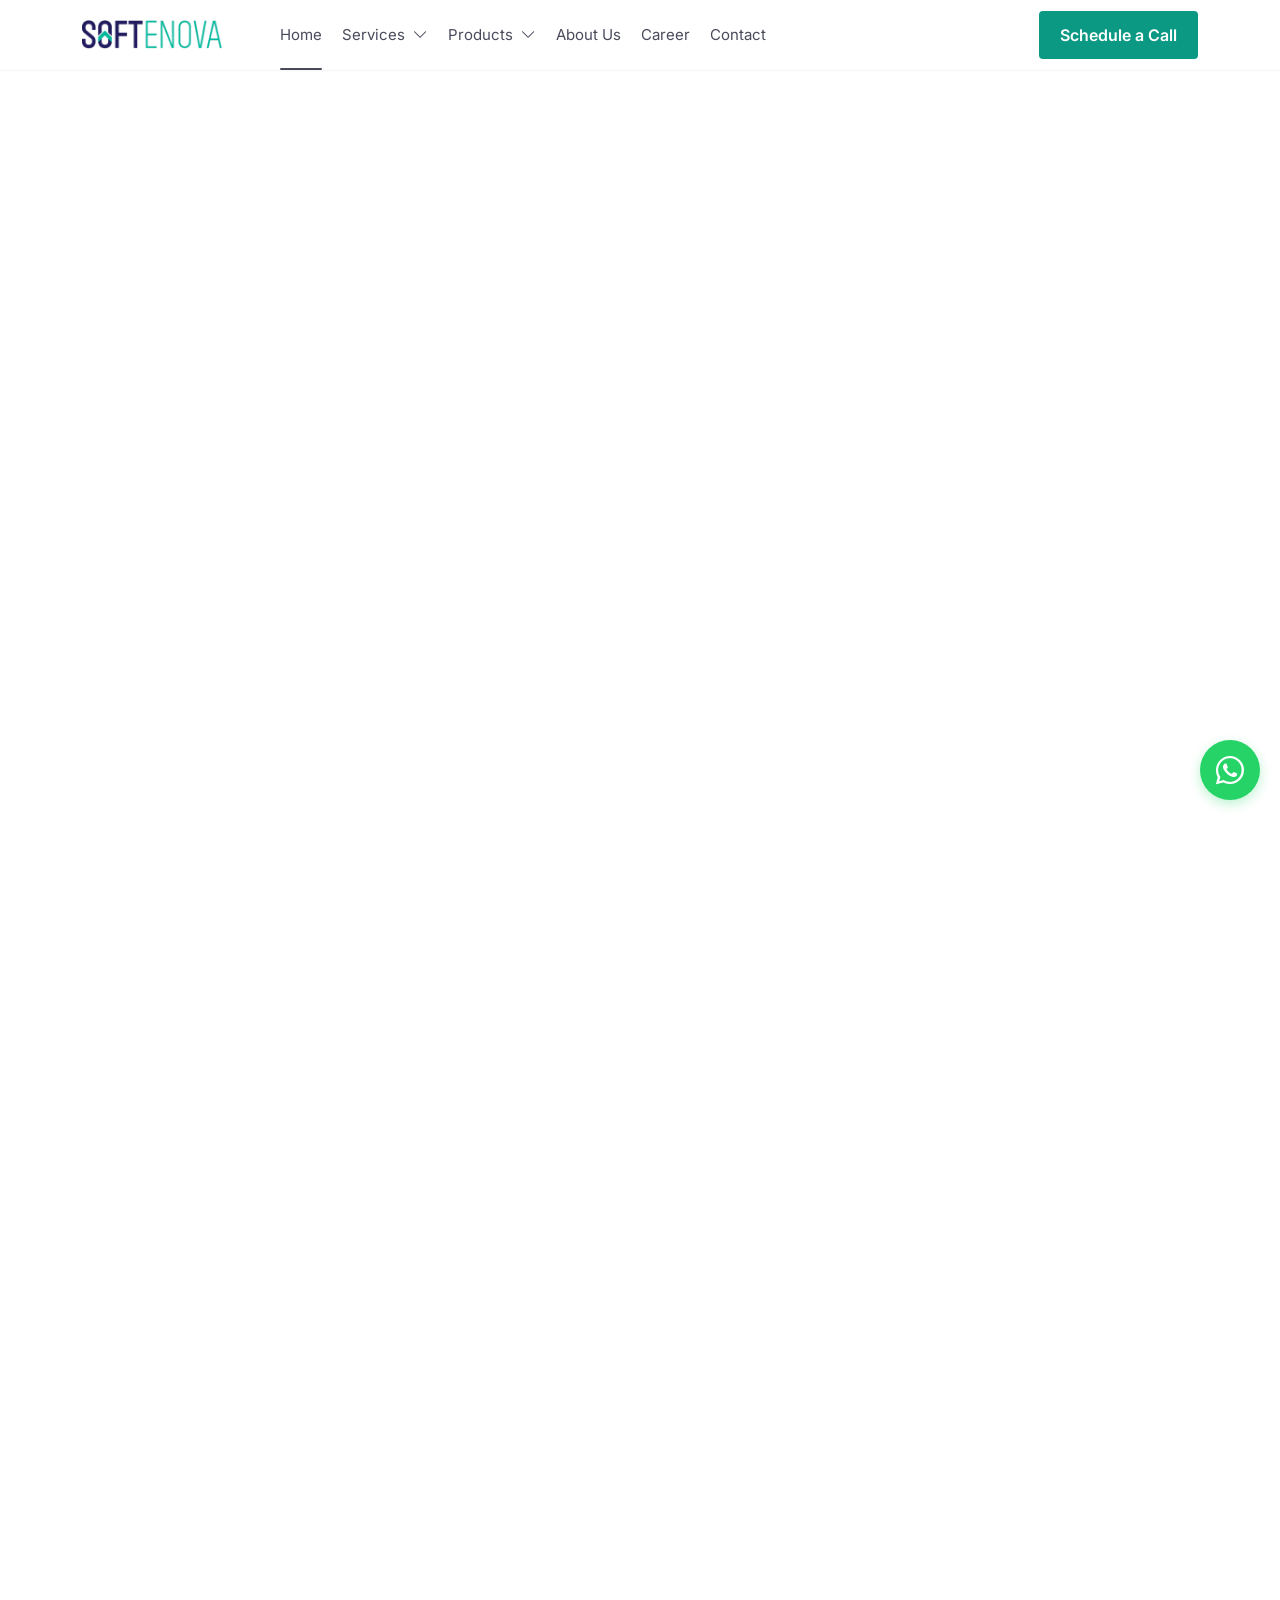
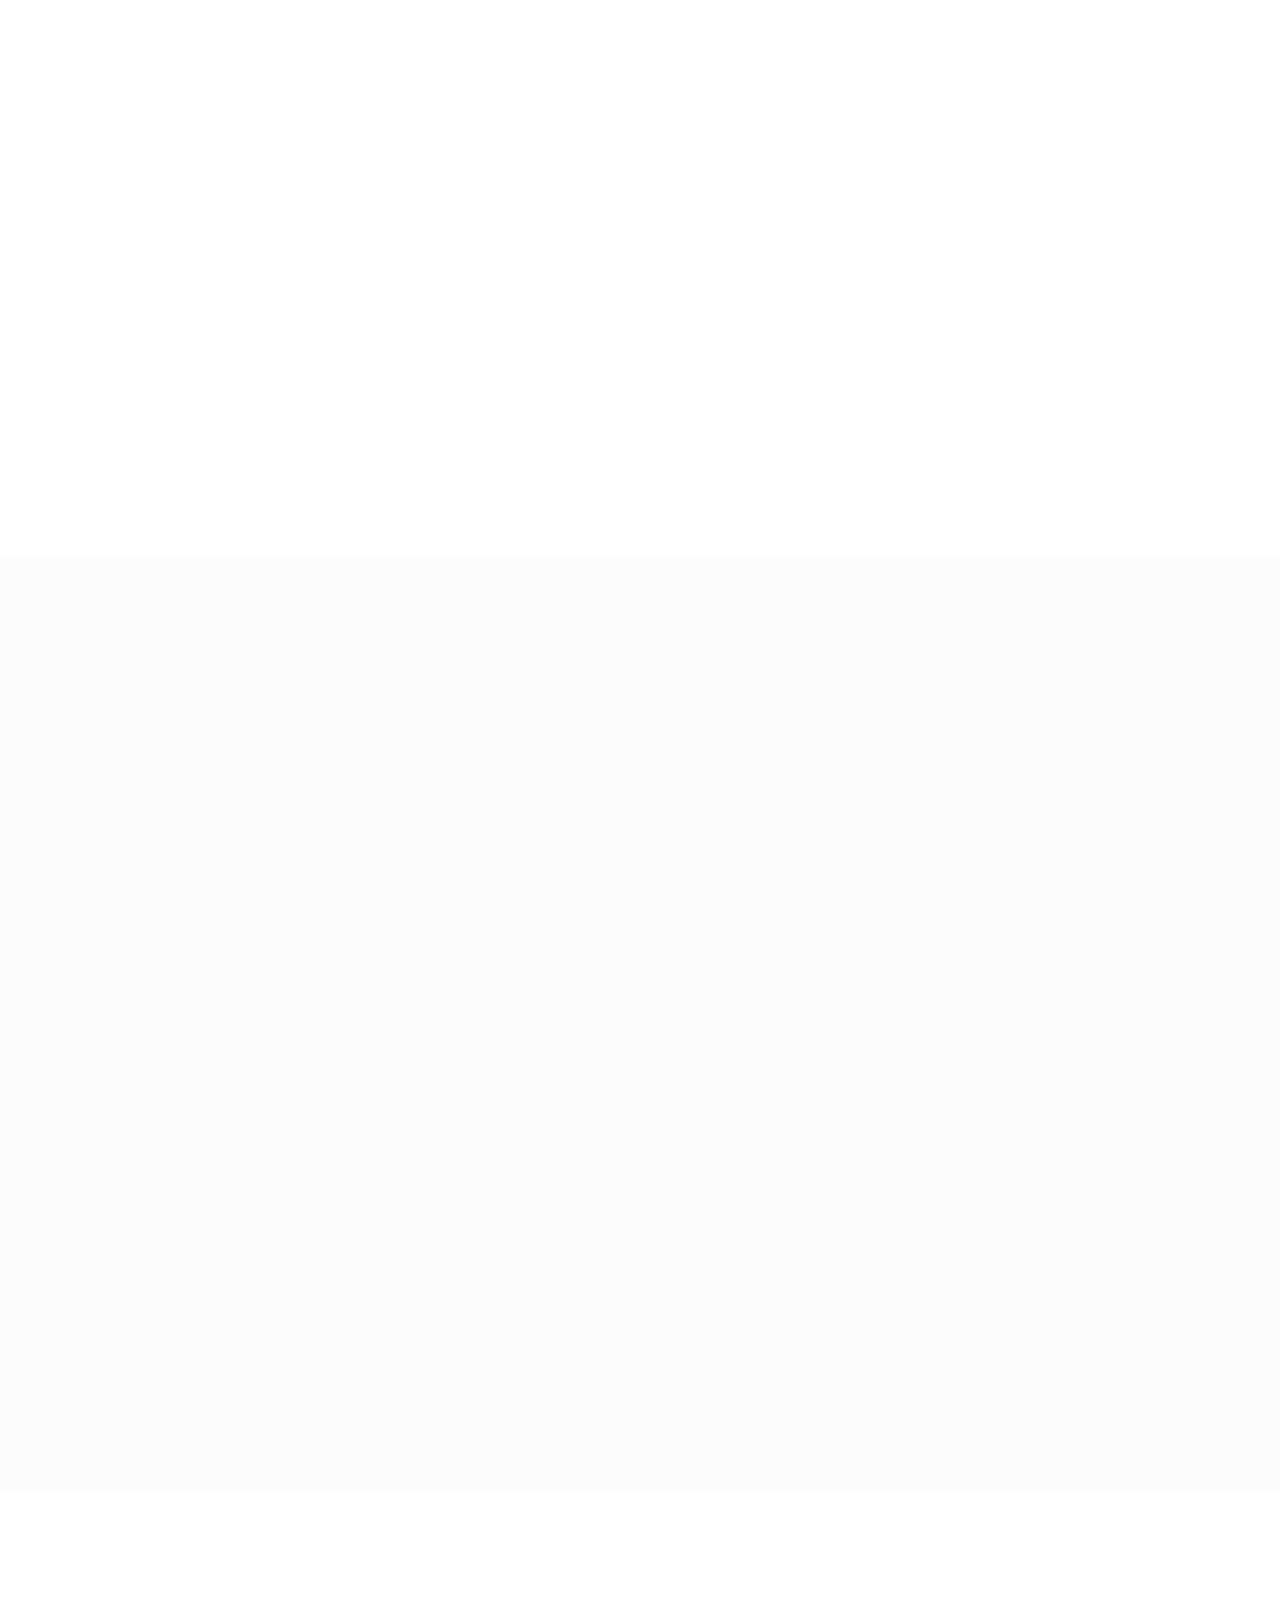
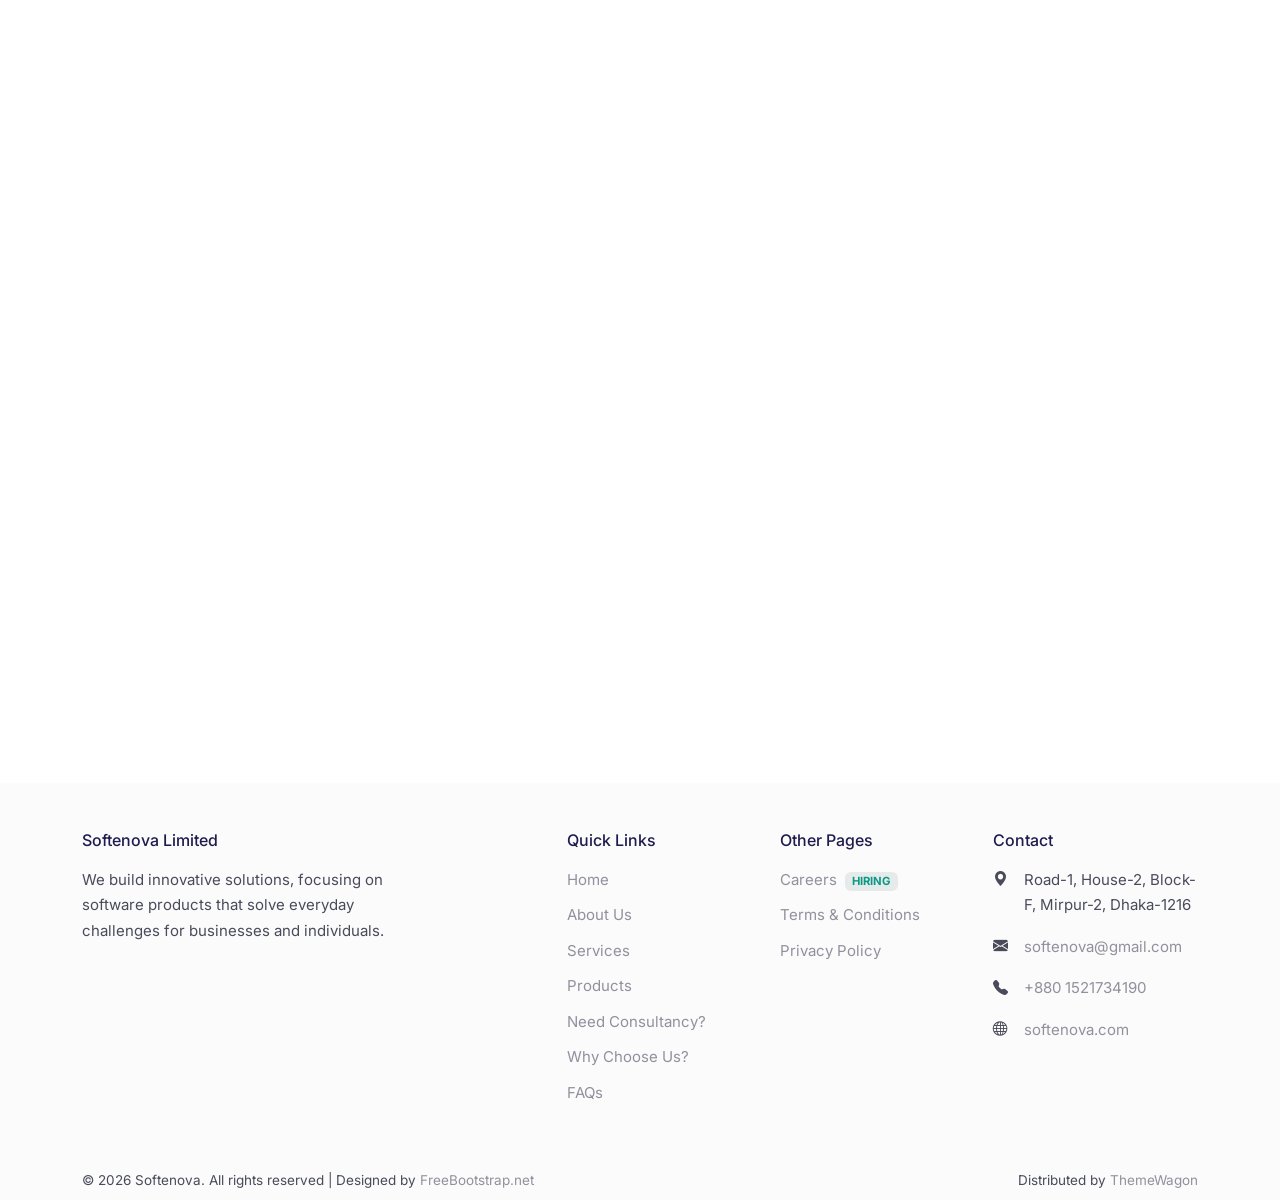
==== index.html @ 8b401879 "Update colors" ====
<!DOCTYPE html>
<!--
Template name: Nova
Template author: FreeBootstrap.net
Author website: https://freebootstrap.net/
License: https://freebootstrap.net/license
-->
<html lang="en">
  <head>
    <meta charset="utf-8">
    <meta name="viewport" content="width=device-width, initial-scale=1">
    <link rel="icon" type="image/png" href="assets/images/logo/softenova_favicon.png">
    <title> Softenova Limited </title>
     
    <!-- ======= Google Font =======-->
    <link rel="preconnect" href="https://fonts.googleapis.com">
    <link rel="preconnect" href="https://fonts.gstatic.com" crossorigin="">
    <link href="https://fonts.googleapis.com/css2?family=Inter:wght@100..900&amp;display=swap" rel="stylesheet">
    <!-- End Google Font-->
    
    <!-- ======= Styles =======-->
    <link href="assets/vendors/bootstrap/bootstrap.min.css" rel="stylesheet">
    <link href="assets/vendors/bootstrap-icons/font/bootstrap-icons.min.css" rel="stylesheet">
    <link href="assets/vendors/glightbox/glightbox.min.css" rel="stylesheet">
    <link href="assets/vendors/swiper/swiper-bundle.min.css" rel="stylesheet">
    <link href="assets/vendors/aos/aos.css" rel="stylesheet">
    <!-- End Styles-->
    
    <!-- ======= Theme Style =======-->
    <link href="assets/css/style.css" rel="stylesheet">
    <!-- End Theme Style-->
    
    <!-- ======= Apply theme =======-->
    <script>
      // Apply the theme as early as possible to avoid flicker
      (function() {
      const storedTheme = localStorage.getItem('theme') || 'light';
      document.documentElement.setAttribute('data-bs-theme', storedTheme);
      })();
    </script>
  </head>
  <body>
    <!-- ======= Site Wrap =======-->
    <div class="site-wrap">
      <!-- ======= Header =======-->
      <header class="fbs__net-navbar navbar navbar-expand-lg dark" aria-label="freebootstrap.net navbar">
        <div class="container d-flex align-items-center justify-content-between">
          <!-- Start Logo-->
          <a class="navbar-brand w-auto" href="index.html">
            <!-- If you use a text logo, uncomment this if it is commented-->
            <!-- Vertex--> 
            <!-- If you plan to use an image logo, uncomment this if it is commented-->
            <!-- logo dark--><img class="logo dark img-fluid" src="assets/images/logo/softenova_full_transparent.png" alt="FreeBootstrap.net image placeholder"> 
            <!-- logo light--><img class="logo light img-fluid" src="assets/images/logo-light.svg" alt="FreeBootstrap.net image placeholder">
            </a>
          <!-- End Logo-->
          <!-- Start offcanvas-->
          <div class="offcanvas offcanvas-start w-75" id="fbs__net-navbars" tabindex="-1" aria-labelledby="fbs__net-navbarsLabel">
            <div class="offcanvas-header">
              <div class="offcanvas-header-logo">
                <!-- If you use a text logo, uncomment this if it is commented-->
                <!-- h5#fbs__net-navbarsLabel.offcanvas-title Vertex-->
                <!-- If you plan to use an image logo, uncomment this if it is commented-->
                <a class="logo-link" id="fbs__net-navbarsLabel" href="index.html">
                  <!-- logo dark--><img class="logo dark img-fluid" src="assets/images/logo/softenova_full_transparent.png" alt="FreeBootstrap.net image placeholder"> 
                  <!-- logo light--><img class="logo light img-fluid" src="assets/images/logo/softenova_white.png" alt="FreeBootstrap.net image placeholder"></a>
              </div>
              <button class="btn-close btn-close-black" type="button" data-bs-dismiss="offcanvas" aria-label="Close"></button>
            </div>
            
            <div class="offcanvas-body align-items-lg-center">
              <ul class="navbar-nav nav me-auto ps-lg-5 mb-2 mb-lg-0">
                <li class="nav-item"><a class="nav-link scroll-link active" aria-current="page" href="#home">Home</a></li>
                <li class="nav-item dropdown"><a class="nav-link dropdown-toggle" href="#services" data-bs-toggle="dropdown" aria-expanded="false">Services <i class="bi bi-chevron-down"></i></a>
                  <ul class="dropdown-menu">
                      <li class="nav-item dropstart"><a class="nav-link dropdown-toggle" href="#" data-bs-toggle="dropdown" aria-expanded="false">Software Development <i class="bi bi-chevron-right"></i></a>
                        <ul class="dropdown-menu">
                        <li><a class="nav-link scroll-link dropdown-item" href="#">Web Development</a></li>
                        <li><a class="nav-link scroll-link dropdown-item" href="#">Mobile App Development</a></li>
                        <li><a class="nav-link scroll-link dropdown-item" href="#">E-Commerce Management</a></li>
                        <li><a class="nav-link scroll-link dropdown-item" href="#">Business Tools</a></li>
                        <!-- <li class="nav-item dropstart"><a class="nav-link dropdown-toggle" href="#" data-bs-toggle="dropdown" aria-expanded="false">E-Commerce Management <i class="bi bi-chevron-right"></i></a>
                          <ul class="dropdown-menu">
                            <li><a class="nav-link scroll-link dropdown-item" href="#services">Website Development</a></li>
                            <li><a class="nav-link scroll-link dropdown-item" href="#pricing">Domain and Hosting</a></li>
                            <li><a class="nav-link scroll-link dropdown-item" href="#"></a></li>
                            <li class="nav-item dropend"><a class="nav-link dropdown-toggle" href="#" data-bs-toggle="dropdown" aria-expanded="false">Dropend <i class="bi bi-chevron-right"></i></a>
                              <ul class="dropdown-menu">
                                <li><a class="nav-link scroll-link dropdown-item" href="#services">Services</a></li>
                                <li><a class="nav-link scroll-link dropdown-item" href="#pricing">Pricing</a></li>
                                <li><a class="nav-link scroll-link dropdown-item" href="#">Something else here</a></li>
                              </ul>
                            </li>
                          </ul>
                        </li> -->
                      </ul>
                    </li>
                    <li><a class="nav-link scroll-link dropdown-item" href="#">Software Maintenance</a></li>
                    <li><a class="nav-link scroll-link dropdown-item" href="#">Quality Assurance and Automation</a></li>
                    <li><a class="nav-link scroll-link dropdown-item" href="#">Resource Augmentation</a></li>
                    <li><a class="nav-link scroll-link dropdown-item" href="#">Project Management</a></li>
                    <li><a class="nav-link scroll-link dropdown-item" href="#services">See More</a></li>
                  </ul>
                </li>
                <li class="nav-item dropdown"><a class="nav-link dropdown-toggle" href="#products" data-bs-toggle="dropdown" aria-expanded="false">Products <i class="bi bi-chevron-down"></i></a>
                  <ul class="dropdown-menu">
                    <li><a class="nav-link scroll-link dropdown-item" href="#">Bizenova (Coming Soon)</a></li>
                  </ul>
                </li>
                <li class="nav-item"><a class="nav-link scroll-link" href="#about">About Us</a></li>
                <li class="nav-item"><a class="nav-link scroll-link" href="#">Career</a></li>
                <li class="nav-item"><a class="nav-link scroll-link" href="#contact">Contact</a></li>
              </ul>
            </div>
          </div>
          <!-- End offcanvas-->
          
          <div class="ms-auto w-auto">
            <div class="header-social d-flex align-items-center gap-1"><a class="btn btn-primary py-2" href="https://wa.me/8801521734190?text=Hi%21%20I%27d%20like%20to%20schedule%20a%20call.%20Please%20let%20me%20know%20your%20available%20time%20slots." target="_blank">Schedule a Call</a>
              <button class="fbs__net-navbar-toggler justify-content-center align-items-center ms-auto" data-bs-toggle="offcanvas" data-bs-target="#fbs__net-navbars" aria-controls="fbs__net-navbars" aria-label="Toggle navigation" aria-expanded="false">
                <svg class="fbs__net-icon-menu" xmlns="http://www.w3.org/2000/svg" width="24" height="24" viewbox="0 0 24 24" fill="none" stroke="currentColor" stroke-width="2" stroke-linecap="round" stroke-linejoin="round">
                  <line x1="21" x2="3" y1="6" y2="6"></line>
                  <line x1="15" x2="3" y1="12" y2="12"></line>
                  <line x1="17" x2="3" y1="18" y2="18"></line>
                </svg>
                <svg class="fbs__net-icon-close" xmlns="http://www.w3.org/2000/svg" width="24" height="24" viewbox="0 0 24 24" fill="none" stroke="currentColor" stroke-width="2" stroke-linecap="round" stroke-linejoin="round">
                  <path d="M18 6 6 18"></path>
                  <path d="m6 6 12 12"></path>
                </svg>
              </button>
            </div>
          </div>
        </div>
      </header>
      <!-- End Header-->
      
      <!-- ======= Main =======-->
      <main>
        
        <!-- ======= Hero =======-->
        <section class="hero__v6 section" id="home">
          <div class="container">
            <div class="row">
              <div class="col-lg-6 mb-4 mb-lg-0">
                <div class="row">
                  <div class="col-lg-11"><span class="hero-subtitle text-uppercase" data-aos="fade-up" data-aos-delay="0">Innovate Beyond Boundaries</span>
                    <h1 class="hero-title mb-3" data-aos="fade-up" data-aos-delay="100">Let’s Innovate for a Better Tomorrow</h1>
                    <p class="hero-description mb-4 mb-lg-5" data-aos="fade-up" data-aos-delay="200">Welcome to Softenova! We build innovative solutions, focusing on software products that solve everyday challenges for businesses and individuals.</p>
                    <div class="cta d-flex gap-2 mb-4 mb-lg-5" data-aos="fade-up" data-aos-delay="300"><a class="btn" href="#contact">Get in Touch</a><a class="btn btn-white-outline" href="#services"> Our Services 
                        <svg class="lucide lucide-arrow-up-right" xmlns="http://www.w3.org/2000/svg" width="18" height="18" viewbox="0 0 24 24" fill="none" stroke="currentColor" stroke-width="2" stroke-linecap="round" stroke-linejoin="round">
                          <path d="M7 7h10v10"></path>
                          <path d="M7 17 17 7"></path>
                        </svg></a></div>
                    <div class="logos mb-2" data-aos="fade-up" data-aos-delay="400"><span class="logos-title text-uppercase mb-2 d-block">Trusted Globally by Thousand of Clients</span>
                      <!-- <div class="logos-images d-flex gap-4 align-items-center"><img class="img-fluid js-img-to-inline-svg" src="assets/images/logo/actual-size/logo-air-bnb__black.svg" alt="Company 1" style="width: 110px;"><img class="img-fluid js-img-to-inline-svg" src="assets/images/logo/actual-size/logo-ibm__black.svg" alt="Company 2" style="width: 80px;"><img class="img-fluid js-img-to-inline-svg" src="assets/images/logo/actual-size/logo-google__black.svg" alt="Company 3" style="width: 110px;"></div> -->
                    </div>
                  </div>
                </div>
              </div>
              <div class="col-lg-6">
                <div class="hero-img"><img class="img-main img-fluid rounded-4" src="assets/images/hero/hero_section_01.jpg" alt="Hero Image" data-aos="fade-in" data-aos-delay="500"></div>
              </div>
            </div>
          </div>
          <!-- End Hero-->
        </section>
        <!-- End Hero-->
        
        <!-- ======= About =======-->
        <section class="about__v4 section" id="about">
          <div class="container">
            <div class="row">
              <div class="col-md-6 order-md-2">
                <div class="row justify-content-end">
                  <div class="col-md-11 mb-4 mb-md-0"><span class="subtitle text-uppercase mb-3" data-aos="fade-up" data-aos-delay="0">About us</span>
                    <h2 class="mb-4" data-aos="fade-up" data-aos-delay="100">Experience Smarter Solutions with Our Innovative and Reliable Software Services</h2>
                    <div data-aos="fade-up" data-aos-delay="200">
                      <p>Founded with the vision of revolutionizing the software industry, we are a leading software product and solution company dedicated to providing innovative and secure software solutions.</p>
                      <p>Our cutting-edge solutions ensure your digital operations are secure, streamlined, and easy to manage—empowering you to take control with confidence and ease.</p>
                    </div>
                    <h4 class="small fw-bold mt-4 mb-3" data-aos="fade-up" data-aos-delay="300">Key Values and Vision</h4>
                    <ul class="d-flex flex-row flex-wrap list-unstyled gap-3 features" data-aos="fade-up" data-aos-delay="400">
                      <li class="d-flex align-items-center gap-2"><span class="icon rounded-circle text-center"><i class="bi bi-check"></i></span><span class="text">Innovation</span></li>
                      <li class="d-flex align-items-center gap-2"><span class="icon rounded-circle text-center"><i class="bi bi-check"></i></span><span class="text">Security</span></li>
                      <li class="d-flex align-items-center gap-2"><span class="icon rounded-circle text-center"><i class="bi bi-check"></i></span><span class="text">Reliability</span></li>
                      <li class="d-flex align-items-center gap-2"><span class="icon rounded-circle text-center"><i class="bi bi-check"></i></span><span class="text">User-Centric Design </span></li>
                      <li class="d-flex align-items-center gap-2"><span class="icon rounded-circle text-center"><i class="bi bi-check"></i></span><span class="text">Transparency</span></li>
                      <li class="d-flex align-items-center gap-2"><span class="icon rounded-circle text-center"><i class="bi bi-check"></i></span><span class="text">Integratrity</span></li>
                    </ul>
                  </div>
                </div>
              </div>
              <div class="col-md-6"> 
                <div class="img-wrap position-relative"><img class="img-fluid rounded-4" src="assets/images/about-us.jpeg" alt="FreeBootstrap.net image placeholder" data-aos="fade-up" data-aos-delay="0">
                  <div class="mission-statement p-4 rounded-4 d-flex gap-4" data-aos="fade-up" data-aos-delay="100">
                    <div class="mission-icon text-center rounded-circle"><i class="bi bi-lightbulb fs-4"></i></div>
                    <div>
                      <h3 class="text-uppercase fw-bold">Mission Statement</h3>
                      <p class="fs-5 mb-0">Our mission is to empower individuals and businesses by delivering innovative and efficient software solutions.</p>
                    </div>
                  </div>
                </div>
              </div>
            </div>
          </div>
        </section>
        <!-- End About-->

        <!-- ======= Services =======-->
        <section class="section services__v3" id="services">
          <div class="container">
            <div class="row mb-5">
              <div class="col-md-8 mx-auto text-center"><span class="subtitle text-uppercase mb-3" data-aos="fade-up" data-aos-delay="0">Our Served Domains</span>
                <h2 class="mb-3" data-aos="fade-up" data-aos-delay="100">Transforming Ideas into Software Solutions</h2>
                <p data-aos="fade-up" data-aos-delay="200">We turn your ideas into powerful software solutions that drive business growth and innovation</p>
              </div>
            </div>
            <div class="row g-4">
              <div class="col-md-6 col-lg-4" data-aos="fade-up" data-aos-delay="0">
                <div class="service-card p-4 rounded-4 h-100 d-flex flex-column justify-content-between gap-5">
                  <div><span class="icon mb-4">
                      <i class="bi bi-code-slash fs-1"></i>
                    </span>
                    <h3 class="fs-5 mb-3">Custom Software Development</h3>
                    <p class="mb-4">We build tailored software solutions designed to solve specific business challenges and improve operational efficiency.</p>
                  </div>
                </div>
              </div>
              <div class="col-md-6 col-lg-4" data-aos="fade-up" data-aos-delay="200">
                <div class="service-card p-4 rounded-4 h-100 d-flex flex-column justify-content-between gap-5">
                  <div>
                    <span class="icon mb-4">
                      <i class="bi bi-layout-text-window fs-1"></i>
                    </span>
                    <h3 class="fs-5 mb-3">Web App Development</h3>
                    <p class="mb-4">We design and develop robust web applications that meet the unique needs of your business and provide an exceptional user experience.</p>
                  </div>
                </div>
              </div>
              <div class="col-md-6 col-lg-4" data-aos="fade-up" data-aos-delay="300">
                <div class="service-card p-4 rounded-4 h-100 d-flex flex-column justify-content-between gap-5">
                  <div>
                    <span class="icon mb-4">
                        <i class="bi bi-phone fs-1"></i>
                    </span>
                    <h3 class="fs-5 mb-3">Mobile App Development</h3>
                    <p class="mb-4">We create engaging and functional mobile apps for iOS and Android that deliver exceptional user experiences and drive business growth.</p>
                  </div>
                </div>
              </div>
              <div class="col-md-6 col-lg-4" data-aos="fade-up" data-aos-delay="400">
                <div class="service-card p-4 rounded-4 h-100 d-flex flex-column justify-content-between gap-5">
                  <div>
                    <span class="icon mb-4">
                      <i class="bi bi-cloud fs-1"></i>
                    </span>
                    <h3 class="fs-5 mb-3">Cloud Solutions & Integration</h3>
                    <p class="mb-4">Scalable and secure cloud infrastructure solutions that help businesses streamline operations and enhance collaboration.</p>
                  </div>
                </div>
              </div>
              <div class="col-md-6 col-lg-4" data-aos="fade-up" data-aos-delay="500">
                <div class="service-card p-4 rounded-4 h-100 d-flex flex-column justify-content-between gap-5">
                  <div>
                    <span class="icon mb-4">
                      <i class="bi bi-cpu fs-1"></i>
                    </span>
                    <h3 class="fs-5 mb-3">AI & Automation Solutions</h3>
                    <p class="mb-4">Intelligent automation and AI-driven services that help businesses optimize operations, reduce costs, and improve decision-making.</p>
                  </div>
                </div>
              </div>
              <div class="col-md-6 col-lg-4" data-aos="fade-up" data-aos-delay="600">
                <div class="service-card p-4 rounded-4 h-100 d-flex flex-column justify-content-between gap-5">
                  <div>
                    <span class="icon mb-4">
                      <i class="bi bi-tools fs-1"></i>
                    </span>
                    <h3 class="fs-5 mb-3">Software Maintenance & Support</h3>
                    <p class="mb-4">Comprehensive software maintenance and support services to ensure your applications run smoothly and efficiently.</p>
                  </div>
                </div>
              </div>
              <div class="col-md-6 col-lg-4" data-aos="fade-up" data-aos-delay="700">
                <div class="service-card p-4 rounded-4 h-100 d-flex flex-column justify-content-between gap-5">
                  <div>
                    <span class="icon mb-4">
                      <i class="bi bi-people fs-1"></i>
                    </span>
                    <h3 class="fs-5 mb-3">Resource Augmentation</h3>
                    <p class="mb-4">Access to a pool of skilled professionals to augment your existing team and accelerate project delivery.</p>
                  </div>
                </div>
              </div>
              <div class="col-md-6 col-lg-4" data-aos="fade-up" data-aos-delay="800">
                <div class="service-card p-4 rounded-4 h-100 d-flex flex-column justify-content-between gap-5">
                  <div>
                    <span class="icon mb-4">
                      <i class="bi bi-clipboard-data fs-1"></i>
                    </span>
                    <h3 class="fs-5 mb-3">Project Management</h3>
                    <p class="mb-4">Efficient project management services to help businesses plan, execute, and deliver projects on time and within budget.</p>
                  </div>
                </div>
              </div>
            </div>
          </div>
        </section>
        <!-- Services-->

        <!-- ======= Our Products =======-->
        <section class="section services__v3" id="products">
          <div class="container">
            <div class="row mb-5">
              <div class="col-md-8 mx-auto text-center"><span class="subtitle text-uppercase mb-3" data-aos="fade-up" data-aos-delay="0">Our Products</span>
                <h2 class="mb-3" data-aos="fade-up" data-aos-delay="100">Our Innovative Solutions</h2>
                <p data-aos="fade-up" data-aos-delay="200">We innovate to solve real-world problems and deliver cutting-edge software solutions</p>
              </div>
            </div>
            <div class="row g-4">
              <!-- Bizenova -->
              <div class="col-md-6 col-lg-4" data-aos="fade-up" data-aos-delay="0">
                <div class="service-card p-4 rounded-4 h-100 d-flex flex-column justify-content-between gap-5">
                  <div class="pt-4">
                    <span class="icon mb-4">
                      <img class="img-fluid" src="assets/images/logo/bizenova.png" alt="Bizenova Logo" style="width: 200px;">
                    </span>
                    <!-- <h3 class="fs-5 mb-3">Bizenova (Coming Soon)</h3> -->
                    <p class="pt-4">Bizenova is a powerful all-in-one SaaS platform designed for small and medium enterprises to simplify and streamline their business operations. It combines inventory management, POS, accounting, and essential business modules into a single, easy-to-use system.</p>
                  </div>
                  <a class="special-link d-inline-flex gap-2 align-items-center text-decoration-none" href="#">
                    <span class="icons">
                      <i class="icon-1 bi bi-arrow-right-short"></i>
                      <i class="icon-2 bi bi-arrow-right-short"> </i>
                    </span>
                    <span>Try Demo</span>
                  </a>
                </div>
              </div>
            </div>
          </div>
        </section>
        <!-- Services-->

        <!-- ======= Consultancy =======-->
        <section class="section pricing__v2" id="consultancy">
          <div class="container">
            <div class="row mb-5">
              <div class="mx-auto text-center"><span class="subtitle text-uppercase mb-3" data-aos="fade-up" data-aos-delay="0">Need Consultancy?</span>
                <h2 class="mb-3" data-aos="fade-up" data-aos-delay="100">Plan for every budget</h2>
                <p data-aos="fade-up" data-aos-delay="200">Get expert guidance to shape your ideas and build the right software solutions for your business growth</p>
              </div>
            </div>
            <div class="row">
              <div class="col-md-4 mb-4 mb-md-0" data-aos="fade-up" data-aos-delay="300">
                <div class="p-5 rounded-4 price-table h-100">
                  <h3>Free</h3>
                  <p>Get expert guidance through our <b>Free Consultancy</b> to help you refine your ideas, create a clear and effective plan, and choose the most suitable software solutions tailored to your business needs. </p>
                  <div class="price mb-4"><strong>$0</strong></div>
                  <div><a class="btn" href="https://wa.me/8801521734190?text=Hi%21%20I%27d%20like%20to%20book%20a%20free%20consultancy%20session." target="_blank">Book Now</a></div>
                </div>
              </div>
              <div class="col-md-8" data-aos="fade-up" data-aos-delay="400">
                <div class="p-5 rounded-4 price-table popular h-100">
                  <div class="row">
                    <div class="col-md-6">
                      <h3 class="mb-3">Business</h3>
                      <p>Start-up? Helps startups and businesses shape, build and scale successful MVPs. Our expert guidance on product strategy, roadmap, system design, architecture and development ensures you to build the right product in right way.</p>
                      <div class="price mb-4"><span>Starts from </span>&nbsp;<strong class="me-1">$50</strong></div>
                      <div><a class="btn btn-white hover-outline" href="https://wa.me/8801521734190?text=Hi%21%20I%27m%20interested%20in%20your%20business%20consultancy%20services." target="_blank">Book Now</a></div>
                    </div>
                    <div class="col-md-6 pricing-features">
                      <h4 class="text-uppercase fw-bold mb-3">Features</h4>
                      <ul class="list-unstyled d-flex flex-column gap-3">
                        <li class="d-flex gap-2 align-items-start mb-0"><span class="icon rounded-circle position-relative mt-1"><i class="bi bi-check"></i></span><span>Product Strategy & Roadmap</span></li>
                        <li class="d-flex gap-2 align-items-start mb-0"><span class="icon rounded-circle position-relative mt-1"><i class="bi bi-check"></i></span><span>Scalable System Design</span></li>
                        <li class="d-flex gap-2 align-items-start mb-0"><span class="icon rounded-circle position-relative mt-1"><i class="bi bi-check"></i></span><span>Tech Stack Recommendation</span></li>
                        <li class="d-flex gap-2 align-items-start mb-0"><span class="icon rounded-circle position-relative mt-1"><i class="bi bi-check"></i></span><span>Product Documentation</span></li>
                        <li class="d-flex gap-2 align-items-start mb-0"><span class="icon rounded-circle position-relative mt-1"><i class="bi bi-check"></i></span><span>MVP Planning & Execution Support</span></li>
                        <li class="d-flex gap-2 align-items-start mb-0"><span class="icon rounded-circle position-relative mt-1"><i class="bi bi-check"></i></span><span>MVP Development</span></li>
                        <li class="d-flex gap-2 align-items-start mb-0"><span class="icon rounded-circle position-relative mt-1"><i class="bi bi-check"></i></span><span>Product Launch Support</span></li>
                      </ul>
                    </div>
                  </div>
                </div>
              </div>
            </div>
          </div>
        </section>
        <!-- End Consultancy-->
        
        <!-- ======= Why Choose Us =======-->
        <section class="section features__v2" id="why-choose-us">
          <div class="container">
            <div class="row">
              <div class="col-12">
                <div class="d-lg-flex p-5 rounded-4 content" data-aos="fade-in" data-aos-delay="0">
                  <div class="row">
                    <div class="col-lg-5 mb-5 mb-lg-0" data-aos="fade-up" data-aos-delay="0">
                      <div class="row"> 
                        <div class="col-lg-11">
                          <div class="h-100 flex-column justify-content-between d-flex">
                            <div>
                              <h2 class="mb-4">Why Choose Us?</h2>
                              <p class="mb-3">We combine innovation and reliability to deliver secure, efficient, and user-friendly software solutions that simplify your operations and keep you in control.</p>
                              <p class="mb-5">At Softenova, we build innovative solutions that are secure, streamlined, and easy to manage—empowering you to move forward with confidence.</p>
                            </div>
                            <div class="align-self-start"><a class="glightbox btn btn-play d-inline-flex align-items-center gap-2" href="https://www.youtube.com/channel/UCXuYhlIGeXU9wZVgLx3ZJKg" data-gallery="video"><i class="bi bi-play-fill"></i> Watch the Video</a></div>
                          </div>
                        </div>
                      </div>
                    </div>
                    <div class="col-lg-7">
                      <div class="row justify-content-end">
                        <div class="col-lg-11">
                          <div class="row">
                            <div class="col-sm-6" data-aos="fade-up" data-aos-delay="0">
                              <div class="icon text-center mb-4"><i class="bi bi-lightbulb fs-4"></i></div>
                              <h3 class="fs-6 fw-bold mb-3">Innovative Solutions</h3>
                              <p>We build modern, forward-thinking software that solves real-world problems and helps your business stay ahead in a fast-changing digital world.</p>
                            </div>
                            <div class="col-sm-6" data-aos="fade-up" data-aos-delay="100">
                              <div class="icon text-center mb-4"><i class="bi bi-shield-lock fs-4"></i></div>
                              <h3 class="fs-6 fw-bold mb-3">Secure & Reliable</h3>
                              <p>Our solutions are designed with strong security, ensuring your data and operations remain safe, protected, and dependable at all times.</p>
                            </div>
                            <div class="col-sm-6 mt-5" data-aos="fade-up" data-aos-delay="300">
                              <div class="icon text-center mb-4"><i class="bi bi-speedometer fs-4"></i></div>
                              <h3 class="fs-6 fw-bold mb-3">Fast & Efficient</h3>
                              <p>We focus on performance and efficiency, delivering software that is optimized, responsive and built to streamline your workflows.</p>
                            </div>
                            <div class="col-sm-6 mt-5" data-aos="fade-up" data-aos-delay="200">
                              <div class="icon text-center mb-4"><i class="bi bi-headset fs-4"></i></div>
                              <h3 class="fs-6 fw-bold mb-3">Customer Support</h3>
                              <p>24/7 service via chat, email, phone, and a detailed help center.</p>
                            </div>
                          </div>
                        </div>
                      </div>
                    </div>
                  </div>
                </div>
              </div>
            </div>
          </div>
        </section>
        <!-- End Why Choose Us-->

        <!-- ======= How it works =======-->
        <section class="section howitworks__v1" id="how-it-works">
          <div class="container">
            <div class="row mb-5">
              <div class="text-center mx-auto"><span class="subtitle text-uppercase mb-3" data-aos="fade-up" data-aos-delay="0">How we work?</span>
                <h2 class="mb-3" data-aos="fade-up" data-aos-delay="100">Our Development Process</h2>
                <p data-aos="fade-up" data-aos-delay="200">From understanding your needs to delivering the final product — we follow a clear and efficient process to bring your ideas to life</p>
              </div>
            </div>
            <div class="row g-md-5">
              <div class="col-md-6 col-lg-3">
                <div class="step-card text-center h-100 d-flex flex-column justify-content-start position-relative" data-aos="fade-up" data-aos-delay="0">
                  <div data-aos="fade-right" data-aos-delay="500"><img class="arch-line" src="assets/images/arch-line.svg" alt="FreeBootstrap.net image placeholder"></div><span class="step-number rounded-circle text-center fw-bold mb-5 mx-auto">1</span>
                  <div>
                    <h3 class="fs-5 mb-4">Requirement Analysis</h3>
                    <p>We always start by deeply understanding your business needs, challenges, and goals to ensure we are solving the right problem from the beginning</p>
                  </div>
                </div>
              </div>
              <div class="col-md-6 col-lg-3" data-aos="fade-up" data-aos-delay="600">
                <div class="step-card reverse text-center h-100 d-flex flex-column justify-content-start position-relative">
                  <div data-aos="fade-right" data-aos-delay="1100"><img class="arch-line reverse" src="assets/images/arch-line-reverse.svg" alt="FreeBootstrap.net image placeholder"></div><span class="step-number rounded-circle text-center fw-bold mb-5 mx-auto">2</span>
                  <h3 class="fs-5 mb-4">Plan & Strategize</h3>
                  <p>We design a clear roadmap with the right architecture, efficient technologies and approach to deliver a scalable and efficient solution</p>
                </div>
              </div>
              <div class="col-md-6 col-lg-3" data-aos="fade-up" data-aos-delay="1200">
                <div class="step-card text-center h-100 d-flex flex-column justify-content-start position-relative">
                  <div data-aos="fade-right" data-aos-delay="1700"><img class="arch-line" src="assets/images/arch-line.svg" alt="FreeBootstrap.net image placeholder"></div><span class="step-number rounded-circle text-center fw-bold mb-5 mx-auto">3</span>
                  <h3 class="fs-5 mb-4">Build & Develop</h3>
                  <p>Our team transforms ideas into reality by developing secure, high-quality, and user-friendly software with clean and maintainable code</p>
                </div>
              </div>
              <div class="col-md-6 col-lg-3" data-aos="fade-up" data-aos-delay="1800">
                <div class="step-card last text-center h-100 d-flex flex-column justify-content-start position-relative"><span class="step-number rounded-circle text-center fw-bold mb-5 mx-auto">4</span>
                  <div>
                    <h3 class="fs-5 mb-4">Test & Deliver</h3>
                    <p>We rigorously test the solution, refine performance, and deliver a fully functional product that is ready to scale and succeed in real-world use</p>
                  </div>
                </div>
              </div>
            </div>
          </div>
        </section>
        <!-- End How it works-->

        <!-- ======= Stats =======-->
        <section class="stats__v3 section">
          <div class="container">
            <div class="row">
              <div class="col-12">
                <div class="d-flex flex-wrap content rounded-4" data-aos="fade-up" data-aos-delay="0">
                  <div class="rounded-borders">
                    <div class="rounded-border-1"></div>
                    <div class="rounded-border-2"></div>
                    <div class="rounded-border-3"></div>
                  </div>
                  <div class="col-12 col-sm-6 col-md-3 mb-4 mb-md-0 text-center" data-aos="fade-up" data-aos-delay="100">
                    <div class="stat-item">
                      <h3 class="fs-1 fw-bold"><span class="purecounter" data-purecounter-start="0" data-purecounter-end="20" data-purecounter-duration="1">0</span><span>+</span></h3>
                      <p class="mb-0">Technical Stacks</p>
                    </div>
                  </div>
                  <div class="col-12 col-sm-6 col-md-3 mb-4 mb-md-0 text-center" data-aos="fade-up" data-aos-delay="200">
                    <div class="stat-item">
                      <h3 class="fs-1 fw-bold"> <span class="purecounter" data-purecounter-start="0" data-purecounter-end="15" data-purecounter-duration="1">0</span><span></span></h3>
                      <p class="mb-0">Skilled Engineers</p>
                    </div>
                  </div>
                  <div class="col-12 col-sm-6 col-md-3 mb-4 mb-md-0 text-center" data-aos="fade-up" data-aos-delay="300">
                    <div class="stat-item">
                      <h3 class="fs-1 fw-bold"><span class="purecounter" data-purecounter-start="0" data-purecounter-end="10" data-purecounter-duration="1">0</span><span></span></h3>
                      <p class="mb-0">24/7 Support Staffs</p>
                    </div>
                  </div>
                  <div class="col-12 col-sm-6 col-md-3 mb-4 mb-md-0 text-center" data-aos="fade-up" data-aos-delay="400">
                    <div class="stat-item">
                      <h3 class="fs-1 fw-bold"><span class="purecounter" data-purecounter-start="0" data-purecounter-end="50" data-purecounter-duration="1">0</span><span>+</span></h3>
                      <p class="mb-0">Successful Projects</p>
                    </div>
                  </div>
                </div>
              </div>
            </div>
          </div>
        </section>
        <!-- End Stats-->
        
        <!-- ======= Testimonials =======-->
        <section class="section testimonials__v2" id="testimonials">
          <div class="container">
            <div class="row mb-5">
              <div class="mx-auto text-center"><span class="subtitle text-uppercase mb-3" data-aos="fade-up" data-aos-delay="0">Testimonials</span>
                <h2 class="mb-3" data-aos="fade-up" data-aos-delay="100">What Our Users Are Saying</h2>
                <p data-aos="fade-up" data-aos-delay="200">Real Stories of Success and Satisfaction from Our Diverse Community</p>
              </div>
            </div>
            <div class="row g-4" data-masonry="{&quot;percentPosition&quot;: true }">
              <div class="col-md-6 col-lg-4" data-aos="fade-up" data-aos-delay="0">
                <div class="testimonial rounded-4 p-4">
                  <blockquote class="mb-3">
                    Softenova's software development team delivered exactly what I needed. The tailored solution has streamlined our business processes and significantly improved our operational efficiency!
                  </blockquote>
                  <div class="testimonial-author d-flex gap-3 align-items-center">
                    <div class="lh-base"><strong class="d-block">Rahim Ahmed</strong><span>Business Owner</span></div>
                  </div>
                </div>
              </div>
              <div class="col-md-6 col-lg-4" data-aos="fade-up" data-aos-delay="100">
                <div class="testimonial rounded-4 p-4">
                  <blockquote class="mb-3">
                    The web application developed by Softenova exceeded our expectations. It's user-friendly, robust, and has greatly enhanced our customer experience and business growth.
                  </blockquote>
                  <div class="testimonial-author d-flex gap-3 align-items-center">
                    <div class="lh-base"><strong class="d-block">Fatima Begum</strong><span>Business Owner</span></div>
                  </div>
                </div>
              </div>
              <div class="col-md-6 col-lg-4" data-aos="fade-up" data-aos-delay="200">
                <div class="testimonial rounded-4 p-4">
                  <blockquote class="mb-3">
                    Softenova's mobile app development service created an engaging app for our startup. It delivers exceptional user experiences and has driven significant business growth through better customer engagement.
                  </blockquote>
                  <div class="testimonial-author d-flex gap-3 align-items-center">
                    <div class="lh-base"><strong class="d-block">Karim Hossain</strong><span>Startup Founder</span></div>
                  </div>
                </div>
              </div>
              <div class="col-md-6 col-lg-4" data-aos="fade-up" data-aos-delay="300">
                <div class="testimonial rounded-4 p-4">
                  <blockquote class="mb-3">
                    The cloud solutions provided by Softenova have streamlined our operations and enhanced collaboration. Their scalable and secure infrastructure is exactly what our growing business needed.
                  </blockquote>
                  <div class="testimonial-author d-flex gap-3 align-items-center">
                    <div class="lh-base"><strong class="d-block">Nadia Islam</strong><span>Project Manager</span></div>
                  </div>
                </div>
              </div>
              <div class="col-md-6 col-lg-4" data-aos="fade-up" data-aos-delay="400">
                <div class="testimonial rounded-4 p-4">
                  <blockquote class="mb-3">
                    Softenova's AI and automation solutions have optimized our operations, reduced costs, and improved decision-making. Their intelligent services are a game-changer for our business.
                  </blockquote>
                  <div class="testimonial-author d-flex gap-3 align-items-center">
                    <div class="lh-base"><strong class="d-block">Jamal Uddin</strong><span>IT Manager</span></div>
                  </div>
                </div>
              </div>
              <div class="col-md-6 col-lg-4" data-aos="fade-up" data-aos-delay="500">
                <div class="testimonial rounded-4 p-4">
                  <blockquote class="mb-3">
                    The software maintenance and support from Softenova ensures our applications run smoothly and efficiently. Their comprehensive services give us peace of mind and allow us to focus on growth.
                  </blockquote>
                  <div class="testimonial-author d-flex gap-3 align-items-center">
                    <div class="lh-base"><strong class="d-block">Ayesha Khan</strong><span>Entrepreneur</span></div>
                  </div>
                </div>
              </div>
            </div>
          </div>
        </section>
        <!-- Testimonials-->
        
        <!-- ======= FAQ =======-->
        <section class="section faq__v2" id="faqs">
          <div class="container">
            <div class="row mb-4">
              <div class="col-md-6 col-lg-7 mx-auto text-center"><span class="subtitle text-uppercase mb-3" data-aos="fade-up" data-aos-delay="0">FAQ</span>
                <h2 class="h2 fw-bold mb-3" data-aos="fade-up" data-aos-delay="0">Frequently Asked Questions</h2>
                <p data-aos="fade-up" data-aos-delay="100">Find answers to common questions about our software development services. We're here to help you understand how we can bring your ideas to life</p>
              </div>
            </div>
            <div class="row">
              <div class="col-md-8 mx-auto" data-aos="fade-up" data-aos-delay="200">
                <div class="faq-content">
                  <div class="accordion custom-accordion" id="accordionPanelsStayOpenExample">
                    <div class="accordion-item">
                      <h2 class="accordion-header">
                        <button class="accordion-button" type="button" data-bs-toggle="collapse" data-bs-target="#panelsStayOpen-collapseOne" aria-expanded="true" aria-controls="panelsStayOpen-collapseOne"> What software development services does Softenova offer? </button>
                      </h2>
                      <div class="accordion-collapse collapse show" id="panelsStayOpen-collapseOne">
                        <div class="accordion-body">Softenova provides a comprehensive range of software development services including custom software development, web application development, mobile application development, cloud solutions & integration, AI & automation solutions, and software maintenance & support. We tailor our services to meet the unique needs of each client, ensuring a customized approach to every project.</div>
                      </div>
                    </div>
                    <div class="accordion-item">
                      <h2 class="accordion-header">
                        <button class="accordion-button collapsed" type="button" data-bs-toggle="collapse" data-bs-target="#panelsStayOpen-collapseTwo" aria-expanded="false" aria-controls="panelsStayOpen-collapseTwo"> How much does custom software development cost? </button>
                      </h2>
                      <div class="accordion-collapse collapse" id="panelsStayOpen-collapseTwo">
                        <div class="accordion-body">The cost of custom software development can vary widely depending on the complexity, features, and specific requirements of your project. We offer flexible pricing packages to accommodate different budgets and needs. After an initial consultation, we can provide a detailed quote based on your specific goals and objectives.</div>
                      </div>
                    </div>
                    <div class="accordion-item">
                      <h2 class="accordion-header">
                        <button class="accordion-button collapsed" type="button" data-bs-toggle="collapse" data-bs-target="#panelsStayOpen-collapseThree" aria-expanded="false" aria-controls="panelsStayOpen-collapseThree"> How long does it take to develop a custom software solution? </button>
                      </h2>
                      <div class="accordion-collapse collapse" id="panelsStayOpen-collapseThree">
                        <div class="accordion-body">The timeline for developing a custom software solution depends on the project's complexity and scope. Typically, a standard application takes about 8-12 weeks to complete, while more complex projects like enterprise systems or AI integrations may take longer. We work closely with our clients to establish a realistic timeline and keep you informed throughout the process.</div>
                      </div>
                    </div>
                    <div class="accordion-item">
                      <h2 class="accordion-header">
                        <button class="accordion-button collapsed" type="button" data-bs-toggle="collapse" data-bs-target="#panelsStayOpen-collapseFour" aria-expanded="false" aria-controls="panelsStayOpen-collapseFour"> Do you develop mobile apps for both iOS and Android? </button>
                      </h2>
                      <div class="accordion-collapse collapse" id="panelsStayOpen-collapseFour">
                        <div class="accordion-body">Absolutely! We create engaging and functional mobile apps for both iOS and Android platforms. Our mobile application development services ensure exceptional user experiences and drive business growth through better customer engagement and accessibility.</div>
                      </div>
                    </div>
                    <div class="accordion-item">
                      <h2 class="accordion-header">
                        <button class="accordion-button collapsed" type="button" data-bs-toggle="collapse" data-bs-target="#panelsStayOpen-collapseFive" aria-expanded="false" aria-controls="panelsStayOpen-collapseFive"> What cloud solutions do you provide? </button>
                      </h2>
                      <div class="accordion-collapse collapse" id="panelsStayOpen-collapseFive">
                        <div class="accordion-body">We offer scalable and secure cloud infrastructure solutions that help businesses streamline operations and enhance collaboration. Our cloud services include integration with major platforms, data migration, security implementation, and ongoing management to ensure optimal performance.</div>
                      </div>
                    </div>
                    <div class="accordion-item">
                      <h2 class="accordion-header">
                        <button class="accordion-button collapsed" type="button" data-bs-toggle="collapse" data-bs-target="#panelsStayOpen-collapseSix" aria-expanded="false" aria-controls="panelsStayOpen-collapseSix"> Do you provide ongoing support for software applications? </button>
                      </h2>
                      <div class="accordion-collapse collapse" id="panelsStayOpen-collapseSix">
                        <div class="accordion-body">Yes, we offer comprehensive software maintenance and support services to ensure your applications run smoothly and efficiently. Our support packages can include regular updates, security monitoring, bug fixes, performance optimization, and technical assistance to address any issues that may arise. We're committed to keeping your software functioning optimally long after launch.</div>
                      </div>
                    </div>
                  </div>
                </div>
              </div>
            </div>
          </div>
          <!-- End FAQ-->
        </section>
        <!-- End FAQ-->
        
        <!-- ======= Contact =======-->
        <section class="section contact__v2" id="contact">
          <div class="container">
            <div class="row mb-5">
              <div class="col-md-6 col-lg-7 mx-auto text-center"><span class="subtitle text-uppercase mb-3" data-aos="fade-up" data-aos-delay="0">Contact</span>
                <h2 class="h2 fw-bold mb-3" data-aos="fade-up" data-aos-delay="0">Contact Us</h2>
                <p data-aos="fade-up" data-aos-delay="100">Utilize our tools to develop your concepts and bring your vision to life. Once complete, effortlessly share your creations</p>
              </div>
            </div>
            <div class="row">
              <div class="col-md-6">
                <div class="d-flex gap-5 flex-column">
                  <div class="d-flex align-items-start gap-3" data-aos="fade-up" data-aos-delay="0">
                    <div class="icon d-block"><i class="bi bi-telephone"></i></div><span> <span class="d-block">Phone</span><strong>+(880) 1521734190</strong></span>
                  </div>
                  <div class="d-flex align-items-start gap-3" data-aos="fade-up" data-aos-delay="100">
                    <div class="icon d-block"><i class="bi bi-envelope"></i></div><span> <span class="d-block">Email</span><strong>softenova@gmail.com</strong></span>
                  </div>
                  <div class="d-flex align-items-start gap-3" data-aos="fade-up" data-aos-delay="100">
                    <div class="icon d-block"><i class="bi bi-whatsapp"></i></div><span> <span class="d-block">WhatsApp</span><a href="https://wa.me/8801521734190" target="_blank"><strong>+(880) 1521734190</strong></a></span>
                  </div>
                  <div class="d-flex align-items-start gap-3" data-aos="fade-up" data-aos-delay="200">
                    <div class="icon d-block"><i class="bi bi-geo-alt"></i></div><span> <span class="d-block">Address</span>
                      <address class="fw-bold">Road-1, House-2, Block-F, Mirpur-2, Dhaka-1216, <br> Bangladesh</address></span>
                  </div>
                </div>
              </div>
              <div class="col-md-6" id="contact-form">
                <div class="form-wrapper" data-aos="fade-up" data-aos-delay="300">
                  <form id="contactForm">
                    <div class="row gap-3 mb-3">
                      <div class="col-md-12">
                        <label class="mb-2" for="name">Name</label>
                        <input class="form-control" id="name" type="text" name="name" required="">
                      </div>
                      <div class="col-md-12">
                        <label class="mb-2" for="email">Email</label>
                        <input class="form-control" id="email" type="email" name="email" required="">
                      </div>
                    </div>
                    <div class="row gap-3 mb-3">
                      <div class="col-md-12">
                        <label class="mb-2" for="subject">Subject</label>
                        <input class="form-control" id="subject" type="text" name="subject">
                      </div>
                    </div>
                    <div class="row gap-3 gap-md-0 mb-3">
                      <div class="col-md-12">
                        <label class="mb-2" for="message">Message</label>
                        <textarea class="form-control" id="message" name="message" rows="5" required=""></textarea>
                      </div>
                    </div>
                    <button class="btn btn-primary fw-semibold" type="submit">Send Email</button>
                  </form>
                  <div class="mt-3 d-none alert alert-success" id="successMessage">Email sent successfully!</div>
                  <div class="mt-3 d-none alert alert-danger" id="errorMessage">Email sending failed. Please try again later.</div>
                </div>
              </div>
            </div>
          </div>
        </section>
        <!-- End Contact-->
        
        <!-- ======= Footer =======-->
        <footer class="footer pt-5 pb-2">
          <div class="container">
            <div class="row justify-content-between mb-5 g-xl-5">
              <div class="col-md-4 mb-5 mb-lg-0">
                <h3 class="mb-3">Softenova Limited</h3>
                <p class="mb-4">We build innovative solutions, focusing on software products that solve everyday challenges for businesses and individuals.</p>
              </div>
              <div class="col-md-7">
                <div class="row g-2">
                  <div class="col-md-6 col-lg-4 mb-4 mb-lg-0">
                    <h3 class="mb-3">Quick Links</h3>
                    <ul class="list-unstyled">
                      <li><a href="#home">Home</a></li>
                      <li><a href="#about">About Us</a></li>
                      <li><a href="#services">Services</a></li>
                      <li><a href="#products">Products</a></li>
                      <li><a href="#consultancy">Need Consultancy?</a></li>
                      <li><a href="#why-choose-us">Why Choose Us?</a></li>
                      <li><a href="#faqs">FAQs</a></li>
                    </ul>
                  </div>
                  <div class="col-md-6 col-lg-4 mb-4 mb-lg-0">
                    <h3 class="mb-3">Other Pages</h3>
                    <ul class="list-unstyled">
                      <li><a href="page-careers.html">Careers <span class="badge ms-1">HIRING</span></a></li>
                      <li><a href="page-terms-conditions.html">Terms &amp; Conditions</a></li>
                      <li><a href="page-privacy-policy.html">Privacy Policy</a></li>
                    </ul>
                  </div>
                  <div class="col-md-6 col-lg-4 mb-4 mb-lg-0 quick-contact">
                    <h3 class="mb-3">Contact</h3>
                    <p class="d-flex mb-3"><i class="bi bi-geo-alt-fill me-3"></i><span>Road-1, House-2, Block-F, Mirpur-2, Dhaka-1216</span></p><a class="d-flex mb-3" href="mailto:softenova@gmail.com"><i class="bi bi-envelope-fill me-3"></i><span>softenova@gmail.com</span></a><a class="d-flex mb-3" href="tel://+8801521734190"><i class="bi bi-telephone-fill me-3"></i><span>+880 1521734190</span></a><a class="d-flex mb-3" href="https://softenova.com"><i class="bi bi-globe me-3"></i><span>softenova.com</span></a>
                  </div>
                </div>
              </div>
            </div>
            <div class="row credits pt-0">
              <div class="col-xl-8 text-center text-xl-start mb-0 mb-xl-0">
                <!--
                Note:
                =>>> Please keep all the footer links intact. <<<=
                =>>> You can only remove the links if you buy the pro version. <<<=
                =>>> Buy the pro version, which includes a functional PHP/AJAX contact form and many additional features.: https://freebootstrap.net/template/vertex-pro-bootstrap-website-template-for-portfolio/ <<<=
                --> 
                &copy;
                <script>document.write(new Date().getFullYear());</script> Softenova. 
                 All rights reserved | Designed by <a href="https://freebootstrap.net">FreeBootstrap.net</a>
              </div>
              <div class="col-xl-4 justify-content-start justify-content-xl-end quick-links d-flex flex-column flex-xl-row text-center text-xl-start gap-1">Distributed by<a href="https://themewagon.com" target="_blank">ThemeWagon</a></div>
            </div>
          </div>
        </footer>
        <!-- End Footer-->
        
      </main>
    </div>
    
    <!-- ======= Floating WhatsApp Button =======-->
    <a href="https://wa.me/8801521734190?text=Hey%21%20I%20am%20interested%20in%20Softenova.%20Can%20we%20talk%3F" target="_blank" class="whatsapp-float" title="Chat with us on WhatsApp">
      <i class="bi bi-whatsapp"></i>
    </a>
    <!-- End Floating WhatsApp Button-->
    
    <!-- ======= Back to Top =======-->
    <button id="back-to-top"><i class="bi bi-arrow-up-short"></i></button>
    <!-- End Back to top-->
    
    <!-- ======= Javascripts =======-->
    <script src="assets/vendors/bootstrap/bootstrap.bundle.min.js"></script>
    <script src="assets/vendors/gsap/gsap.min.js"></script>
    <script src="assets/vendors/imagesloaded/imagesloaded.pkgd.min.js"></script>
    <script src="assets/vendors/isotope/isotope.pkgd.min.js"></script>
    <script src="assets/vendors/glightbox/glightbox.min.js"></script>
    <script src="assets/vendors/swiper/swiper-bundle.min.js"></script>
    <script src="assets/vendors/aos/aos.js"></script>
    <script src="assets/vendors/purecounter/purecounter.js"></script>
    <script src="assets/js/custom.js"></script>
    <script src="https://cdn.jsdelivr.net/npm/@emailjs/browser@4/dist/email.min.js"></script>
    <script src="assets/js/send_email.js"></script>
    <!-- <script src="assets/js/send_message.js"></script> -->
    <!-- End JavaScripts-->
  </body>
</html>
---- assets/css/style.css ----
/*
Template name: Nova
Template author: FreeBootstrap.net
Author website: https://freebootstrap.net/
License: https://freebootstrap.net/license
Buy Pro
*/
:root,
[data-bs-theme=light] {
  --bs-body-bg: #ffffff;
  --bs-body-color: #494B5B;
  /* --bs-primary: #215C5C; */
  --bs-primary: #0b9984;
  --bs-primary-rgb: 33, 92, 92;
  --bs-primary-hover: #144B4B;
  --bs-primary-hover-rgb: 20, 75, 75;
  --bs-secondary: #CCE8C9;
  --bs-secondary-rgb: 204, 232, 201;
  --bs-heading-color: #1e1b4e;
  --inverse-color: #494B5B;
  --inverse-color-rgb: 73, 75, 91;
  --bs-link-color: var(--bs-primary);
  --nav-bg: #ffffff;
  --nav-color: #fff;
  --nav-hover-color: var(--bs-primary);
  --dropdown-bg: #ffffff;
  --dropdown-color: var(--bs-primary);
  --dropdown-hover-bg: #f7f7f7;
  --nav-inverse: #000000;
  --nav-inverse-alt: #ffffff;
}

body {
  font: 1rem/1.7 "Inter", sans-serif;
  background-color: var(--bs-body-bg);
  color: var(--bs-body-color);
  -webkit-font-smoothing: antialiased;
  -moz-osx-font-smoothing: grayscale;
}

.site-wrap {
  position: relative;
}

::-moz-selection {
  background-color: var(--bs-black);
  color: var(--bs-white);
}

::selection {
  background-color: var(--bs-black);
  color: var(--bs-white);
}

a {
  -webkit-transition: 0.3s all ease-in-out;
  transition: 0.3s all ease-in-out;
  color: var(--bs-primary);
  text-decoration: underline;
}
a:hover {
  text-decoration: none;
}

h1,
h2,
h3,
h4,
h5,
h6 {
  color: var(--bs-heading-color);
}

.container {
  max-width: 1140px;
}

.section {
  padding: 70px 0;
  scroll-margin-top: 60px;
}
@media (max-width: 767.98px) {
  .section {
    padding: 40px 0;
  }
}
.section.first-section {
  padding-top: 100px;
}
@media (min-width: 992px) {
  .section.first-section {
    padding-top: 130px;
  }
}

.text-heading-color {
  color: var(--bs-heading-color);
}

.shadow-sm {
  -webkit-box-shadow: 0 0.125rem 0.25rem 0 rgba(var(--bs-black-rgb), 0.05) !important;
          box-shadow: 0 0.125rem 0.25rem 0 rgba(var(--bs-black-rgb), 0.05) !important;
}

.shadow {
  -webkit-box-shadow: 0 0.5rem 1rem 0 rgba(var(--bs-black-rgb), 0.05) !important;
          box-shadow: 0 0.5rem 1rem 0 rgba(var(--bs-black-rgb), 0.05) !important;
}

.shadow-lg {
  -webkit-box-shadow: 0 1rem 3rem 0 rgba(var(--bs-black-rgb), 0.05) !important;
          box-shadow: 0 1rem 3rem 0 rgba(var(--bs-black-rgb), 0.05) !important;
}

.list-checked {
  padding: 0;
  margin: 0;
  color: var(--bs-body-color);
}
.list-checked li {
  position: relative;
  margin-bottom: 10px;
  display: -webkit-box;
  display: -ms-flexbox;
  display: flex;
  -webkit-box-align: start;
      -ms-flex-align: start;
          align-items: start;
  gap: 10px;
}
.list-checked li i {
  width: 30px;
  height: 30px;
  text-align: center;
  line-height: 30px;
  display: inline-block;
  background-color: rgba(var(--bs-primary-rgb), 0.1);
  border-radius: 50%;
  color: var(--bs-primary);
  font-size: 20px;
}
.list-checked li:before {
  position: absolute;
  display: inline-block;
  left: 0;
  content: "";
  vertical-align: -0.125em;
  background-repeat: no-repeat;
  background-position: right center;
  background-size: 1.5625rem 1.5625rem;
  width: 1.5625rem;
  height: 1.5625rem;
}

.btn {
  padding: 12px 20px;
  background-color: var(--bs-primary);
  color: var(--bs-white);
  border: 1px solid transparent;
  border-radius: 7px;
  font-weight: 600;
  position: relative;
}
.btn:hover, .btn:active, .btn:focus {
  color: var(--bs-white);
  background-color: var(--bs-primary-hover) !important;
  border: 1px solid var(--bs-primary-hover) !important;
}
.btn.btn-white.hover-outline {
  background-color: var(--bs-white) !important;
  color: var(--bs-heading-color) !important;
  border: 1px solid transparent !important;
}
.btn.btn-white.hover-outline:hover {
  color: var(--bs-white) !important;
  background-color: transparent !important;
  border: 1px solid var(--bs-white) !important;
}
.btn.btn-white-outline {
  border: 1px solid rgba(var(--inverse-color-rgb), 0.2) !important;
  color: var(--inverse-color) !important;
  background-color: transparent;
}
.btn.btn-white-outline:hover, .btn.btn-white-outline:focus, .btn.btn-white-outline:active {
  background-color: transparent !important;
  border: 1px solid rgba(var(--inverse-color-rgb), 0.5) !important;
}

.block-squares {
  position: absolute;
  bottom: -12px;
  right: 0;
  z-index: 1;
  width: auto;
}

.form-control {
  padding-top: 10px;
  padding-bottom: 10px;
  border-width: 1px;
  font-size: 16px;
  background-color: transparent;
  border-color: rgba(var(--inverse-color-rgb), 0.1);
}

.form-control:focus {
  outline: none;
  -webkit-box-shadow: none;
          box-shadow: none;
  border-color: var(--bs-primary);
}

.a-link i {
  font-size: 26px;
  margin-left: 10px;
  -webkit-transition: 0.25s all ease-in-out;
  transition: 0.25s all ease-in-out;
}
.a-link:hover i {
  margin-left: 15px;
}

.page-title {
  padding-top: 100px !important;
  padding-bottom: 50px !important;
  background-color: rgba(var(--inverse-color-rgb), 0.03);
}

.special-link .icons {
  display: inline-block;
  width: 38px;
  height: 38px;
  line-height: 38px;
  border-radius: 50%;
  text-align: center;
  position: relative;
  border: 1px solid rgba(var(--inverse-color-rgb), 0.2);
}

.special-link .icons i {
  font-size: 25px;
  position: relative;
  display: inline-block;
  position: absolute;
  -webkit-transition: 0.3s all ease-in-out;
  transition: 0.3s all ease-in-out;
}
.special-link .icons i.icon-1 {
  opacity: 1;
  visibility: visible;
  top: 50%;
  left: 50%;
  -webkit-transform: translate(-50%, -50%) rotate(-45deg);
          transform: translate(-50%, -50%) rotate(-45deg);
}
.special-link .icons i.icon-2 {
  opacity: 0;
  visibility: hidden;
  top: 80%;
  left: 20%;
  -webkit-transform: translate(-50%, -50%) rotate(-45deg);
          transform: translate(-50%, -50%) rotate(-45deg);
}
.special-link:hover .icons .icon-1 {
  opacity: 0;
  visibility: hidden;
  top: 20%;
  left: 80%;
  -webkit-transform: translate(-50%, -50%) rotate(-45deg);
          transform: translate(-50%, -50%) rotate(-45deg);
}
.special-link:hover .icons .icon-2 {
  opacity: 1;
  visibility: visible;
  top: 50%;
  left: 50%;
  -webkit-transform: translate(-50%, -50%) rotate(-45deg);
          transform: translate(-50%, -50%) rotate(-45deg);
}

.fbs__net-navbar {
  position: absolute;
  top: 0;
  -webkit-transition: 0.3s all ease-in-out;
  transition: 0.3s all ease-in-out;
  z-index: 99999;
  width: 100%;
  background-color: transparent !important;
  border: none;
}
@media (min-width: 992px) {
  .fbs__net-navbar {
    padding-top: 0;
    padding-bottom: 0;
  }
}
.fbs__net-navbar > .container {
  position: relative;
}
.fbs__net-navbar.relative {
  position: absolute;
}
.fbs__net-navbar .navbar-brand {
  color: var(--bs-white);
  font-size: 30px;
  font-weight: bold;
}
.fbs__net-navbar .navbar-brand .logo.dark {
  display: block;
  width: 140px;
}
.fbs__net-navbar .navbar-brand .logo.light {
  display: block;
  width: 140px;
}
.fbs__net-navbar .navbar-nav > li > .nav-link {
  position: relative;
  padding-top: 22px;
  padding-bottom: 22px;
  padding-left: 10px;
  padding-right: 10px;
  font-size: 0.9375rem;
  color: rgba(var(--bs-white-rgb), 1);
  -webkit-transition: 0.3s all ease;
  transition: 0.3s all ease;
  position: relative;
}
@media (max-width: 991.98px) {
  .fbs__net-navbar .navbar-nav > li > .nav-link {
    color: var(--inverse-color);
  }
}
.fbs__net-navbar .navbar-nav > li > .nav-link:before {
  content: "";
  position: absolute;
  width: calc(100% - 20px);
  -webkit-transform: scaleX(0);
          transform: scaleX(0);
  border-radius: 5px;
  height: 1.5px;
  bottom: 0;
  left: 10px;
  background: currentcolor;
  -webkit-transform-origin: bottom right;
          transform-origin: bottom right;
  -webkit-transition: -webkit-transform 0.35s ease-out;
  transition: -webkit-transform 0.35s ease-out;
  transition: transform 0.35s ease-out;
  transition: transform 0.35s ease-out, -webkit-transform 0.35s ease-out;
}
.fbs__net-navbar .navbar-nav > li > .nav-link:hover::before {
  -webkit-transform: scaleX(1);
          transform: scaleX(1);
  -webkit-transform-origin: bottom left;
          transform-origin: bottom left;
}
.fbs__net-navbar .navbar-nav > li > .nav-link:hover, .fbs__net-navbar .navbar-nav > li > .nav-link:focus {
  color: var(--bs-white);
}
@media (max-width: 991.98px) {
  .fbs__net-navbar .navbar-nav > li > .nav-link:hover, .fbs__net-navbar .navbar-nav > li > .nav-link:focus {
    color: var(--inverse-color) !important;
  }
}
@media (max-width: 767.98px) {
  .fbs__net-navbar .navbar-nav > li > .nav-link {
    padding-top: 5px;
    padding-bottom: 5px;
  }
}
.fbs__net-navbar .navbar-nav > li > .nav-link.active {
  color: var(--bs-white);
}
@media (max-width: 991.98px) {
  .fbs__net-navbar .navbar-nav > li > .nav-link.active {
    color: var(--inverse-color);
  }
}
.fbs__net-navbar .navbar-nav > li > .nav-link.active:before {
  content: "";
  -webkit-transform-origin: bottom left;
          transform-origin: bottom left;
  -webkit-transform: scaleX(1);
          transform: scaleX(1);
}
.fbs__net-navbar .navbar-nav > li > .nav-link.dropdown-toggle {
  display: -webkit-box;
  display: -ms-flexbox;
  display: flex;
  -webkit-box-align: center;
      -ms-flex-align: center;
          align-items: center;
  -webkit-box-pack: justify;
      -ms-flex-pack: justify;
          justify-content: space-between;
}
.fbs__net-navbar .navbar-nav > li > .nav-link.dropdown-toggle::after {
  display: none;
  content: "";
}
@media (max-width: 991.98px) {
  .fbs__net-navbar .navbar-nav > li > .nav-link {
    padding-top: 10px;
    padding-bottom: 10px;
  }
}
.fbs__net-navbar .navbar-nav .dropdown-menu {
  background-color: var(--nav-bg);
}
.fbs__net-navbar .navbar-nav .dropdown-menu .nav-link:hover {
  background-color: var(--dropdown-hover-bg) !important;
  color: var(--inverse-color);
}
.fbs__net-navbar .navbar-nav .dropdown-toggle::after {
  display: none;
}
.fbs__net-navbar .navbar-nav .dropdown-toggle .bi-chevron-down {
  margin-left: 0.5rem;
}
.fbs__net-navbar .fbs__net-navbar-toggler {
  width: 50px;
  height: 50px;
  border-radius: 50%;
  position: relative;
  background-color: var(--bs-black);
  color: var(--bs-white);
  border: none;
  display: none;
}
@media (max-width: 991.98px) {
  .fbs__net-navbar .fbs__net-navbar-toggler {
    display: -webkit-box;
    display: -ms-flexbox;
    display: flex;
  }
}
.fbs__net-navbar .navbar-brand {
  margin-right: 0 !important;
}
.fbs__net-navbar .navbar-nav .dropdown > .dropdown-menu,
.fbs__net-navbar .navbar-nav .dropend > .dropdown-menu,
.fbs__net-navbar .navbar-nav .dropstart > .dropdown-menu {
  border: none !important;
  padding-left: 10px;
  padding-right: 10px;
  -webkit-box-shadow: 0 0.1875rem 0.375rem rgba(var(--bs-black-rgb), 0.1);
          box-shadow: 0 0.1875rem 0.375rem rgba(var(--bs-black-rgb), 0.1);
  width: auto;
  min-width: max-content;
  white-space: nowrap;
}
@media (min-width: 992px) {
  .fbs__net-navbar .navbar-nav .dropdown > .dropdown-menu,
  .fbs__net-navbar .navbar-nav .dropend > .dropdown-menu,
  .fbs__net-navbar .navbar-nav .dropstart > .dropdown-menu {
    padding-left: 10px;
    padding-right: 10px;
    width: auto;
    min-width: max-content;
    border: none;
  }
}
.fbs__net-navbar .navbar-nav .dropdown > .dropdown-menu .dropdown-item,
.fbs__net-navbar .navbar-nav .dropdown > .dropdown-menu .nav-link,
.fbs__net-navbar .navbar-nav .dropend > .dropdown-menu .dropdown-item,
.fbs__net-navbar .navbar-nav .dropend > .dropdown-menu .nav-link,
.fbs__net-navbar .navbar-nav .dropstart > .dropdown-menu .dropdown-item,
.fbs__net-navbar .navbar-nav .dropstart > .dropdown-menu .nav-link {
  font-size: 0.875rem;
  padding: 10px 10px;
  -webkit-transition: 0.3s all ease;
  transition: 0.3s all ease;
  border-radius: 0.5rem;
}
@media (min-width: 992px) {
  .fbs__net-navbar .navbar-nav .dropdown:hover > .dropdown-menu,
  .fbs__net-navbar .navbar-nav .dropend:hover > .dropdown-menu,
  .fbs__net-navbar .navbar-nav .dropstart:hover > .dropdown-menu {
    display: block;
    -webkit-animation: fadeInUp 0.3s ease;
            animation: fadeInUp 0.3s ease;
  }
}
@media (min-width: 992px) {
  .fbs__net-navbar .navbar-nav .dropend:hover > .dropdown-menu {
    position: absolute;
    top: 0;
    left: 100%;
    -webkit-animation: fadeInRight 0.3s ease;
            animation: fadeInRight 0.3s ease;
  }
}
@media (min-width: 992px) {
  .fbs__net-navbar .navbar-nav .dropstart:hover > .dropdown-menu {
    position: absolute;
    top: 0;
    right: 100%;
    -webkit-animation: fadeInLeft 0.3s ease;
            animation: fadeInLeft 0.3s ease;
  }
}
.fbs__net-navbar .navbar-nav .dropdown-toggle::before {
  display: none;
}
.fbs__net-navbar .navbar-nav .dropdown-toggle::after {
  display: none;
}
.fbs__net-navbar .navbar-nav li.dropend > a,
.fbs__net-navbar .navbar-nav li.dropstart > a {
  position: relative;
}
.fbs__net-navbar .navbar-nav li.dropend > a .bi,
.fbs__net-navbar .navbar-nav li.dropstart > a .bi {
  position: absolute;
  right: 10px;
  top: 50%;
  -webkit-transform: translateY(-50%);
          transform: translateY(-50%);
}
@media (max-width: 991.98px) {
  .fbs__net-navbar .navbar-nav li.dropend > a .bi,
  .fbs__net-navbar .navbar-nav li.dropstart > a .bi {
    -webkit-transform: rotate(90deg);
            transform: rotate(90deg);
    margin-top: -10px;
  }
}
.fbs__net-navbar .navbar-nav li.dropend > a::after,
.fbs__net-navbar .navbar-nav li.dropstart > a::after {
  display: none;
}
.fbs__net-navbar .navbar-nav li.dropend > a {
  position: relative;
}
.fbs__net-navbar .navbar-nav li.dropend > a:hover {
  background-color: var(--dropdown-hover-bg) !important;
}
.fbs__net-navbar .navbar-nav li.dropend > a .caret {
  position: absolute;
  right: 10px;
}
.fbs__net-navbar .navbar-nav li.dropstart > a {
  position: relative;
}
.fbs__net-navbar .navbar-nav li.dropstart > a:hover {
  background-color: var(--dropdown-hover-bg) !important;
}
.fbs__net-navbar .navbar-nav li.dropstart > a .caret {
  position: absolute;
  left: 10px;
}
.fbs__net-navbar .navbar-toggler:hover, .fbs__net-navbar .navbar-toggler:focus, .fbs__net-navbar .navbar-toggler:active {
  outline: none;
  -webkit-box-shadow: none;
          box-shadow: none;
}
.fbs__net-navbar .header-social a {
  -webkit-transition: 0.3s all ease;
  transition: 0.3s all ease;
  color: var(--bs-white);
  width: 30px;
  height: 30px;
  line-height: 30px;
  text-align: center;
  border-radius: 4px;
  display: inline-block;
  background-color: transparent;
}
.fbs__net-navbar .header-social a:hover {
  background-color: rgba(var(--bs-white-rgb), 0.1);
}
@media (min-width: 992px) {
  .fbs__net-navbar .header-social a {
    color: var(--bs-white);
  }
}
.fbs__net-navbar .header-social .btn {
  width: auto !important;
  height: auto !important;
  background-color: var(--bs-primary) !important;
  color: var(--bs-white) !important;
}
.fbs__net-navbar .header-social .btn:hover {
  background-color: var(--bs-primary-hover) !important;
}
@media (max-width: 575.98px) {
  .fbs__net-navbar .header-social .btn {
    display: none;
  }
}
.fbs__net-navbar.active {
  position: fixed;
  top: 0;
  width: 100%;
  background-color: var(--nav-bg) !important;
  -webkit-box-shadow: 0 0.1875rem 0.375rem rgba(var(--bs-black-rgb), 0.05) !important;
          box-shadow: 0 0.1875rem 0.375rem rgba(var(--bs-black-rgb), 0.05) !important;
}
.fbs__net-navbar.active .navbar-brand {
  color: rgba(var(--inverse-color-rgb), 1) !important;
}
.fbs__net-navbar.active .navbar-brand .logo.dark {
  display: block;
}

.fbs__net-navbar.active .navbar-brand .logo.light {
  display: none;
}

.fbs__net-navbar.active .nav-link {
  color: rgba(var(--inverse-color-rgb), 1) !important;
}
.fbs__net-navbar.active .nav-link:hover {
  color: rgba(var(--inverse-color-rgb), 1) !important;
}
.fbs__net-navbar.active .header-social a {
  -webkit-transition: 0.3s all ease;
  transition: 0.3s all ease;
  color: var(--inverse-color);
}
.fbs__net-navbar.active .header-social a:hover {
  background-color: rgba(var(--inverse-color-rgb), 0.1);
}
@media (min-width: 992px) {
  .fbs__net-navbar.active .header-social a {
    color: rgba(var(--inverse-color-rgb), 1) !important;
  }
}
.fbs__net-navbar.active .header-social .btn {
  width: auto !important;
  height: auto !important;
  background-color: var(--bs-primary) !important;
  color: var(--bs-white) !important;
}
.fbs__net-navbar.active .navbar-nav > li > .dropdown-toggle:hover {
  color: var(--inverse-color) !important;
}
.fbs__net-navbar.active .navbar-nav > li > .nav-link.dropdown-toggle::after {
  display: none;
  content: "";
}
.fbs__net-navbar.active .navbar-nav li.dropdown a:hover,
.fbs__net-navbar.active .navbar-nav li.dropend a:hover,
.fbs__net-navbar.active .navbar-nav li.dropstart a:hover {
  color: var(--inverse-color) !important;
}
.fbs__net-navbar .fbs__net-icon-menu {
  display: block;
}
.fbs__net-navbar .fbs__net-icon-close {
  display: none;
}
.offcanvas-active .fbs__net-navbar .fbs__net-icon-menu {
  display: none;
}
.offcanvas-active .fbs__net-navbar .fbs__net-icon-close {
  display: block;
}
.fbs__net-navbar.dark {
  -webkit-box-shadow: 0 0px 2px rgba(var(--inverse-color-rgb), 0.15);
          box-shadow: 0 0px 2px rgba(var(--inverse-color-rgb), 0.15);
}
.fbs__net-navbar.dark .navbar-brand .logo.dark {
  display: block;
  width: 140px;
}

.fbs__net-navbar.dark .navbar-brand .logo.light {
  display: none;
  width: 140px;
}

.fbs__net-navbar.dark a {
  color: var(--inverse-color) !important;
}
.fbs__net-navbar.dark a:hover {
  color: var(--inverse-color);
}
.fbs__net-navbar.dark .header-social a:hover {
  background-color: rgba(var(--inverse-color-rgb), 0.05);
}

.fbs__net-navbar.dark ul li a {
  color: rgba(var(--inverse-color-rgb), 1) !important;
}
.fbs__net-navbar.dark ul li a:hover {
  color: var(--inverse-color) !important;
}
.fbs__net-navbar .offcanvas-header .offcanvas-header-logo .logo-link .logo.dark {
  display: block;
  width: 140px;
}

.fbs__net-navbar .offcanvas-header .offcanvas-header-logo .logo-link .logo.light {
  display: none;
  width: 140px;
}


@-webkit-keyframes fadeInUp {
  from {
    opacity: 0;
    -webkit-transform: translateY(10px);
            transform: translateY(10px);
  }
  to {
    opacity: 1;
    -webkit-transform: translateY(0);
            transform: translateY(0);
  }
}

@keyframes fadeInUp {
  from {
    opacity: 0;
    -webkit-transform: translateY(10px);
            transform: translateY(10px);
  }
  to {
    opacity: 1;
    -webkit-transform: translateY(0);
            transform: translateY(0);
  }
}
@-webkit-keyframes fadeInRight {
  from {
    opacity: 0;
    -webkit-transform: translateX(10px);
            transform: translateX(10px);
  }
  to {
    opacity: 1;
    -webkit-transform: translateX(0);
            transform: translateX(0);
  }
}
@keyframes fadeInRight {
  from {
    opacity: 0;
    -webkit-transform: translateX(10px);
            transform: translateX(10px);
  }
  to {
    opacity: 1;
    -webkit-transform: translateX(0);
            transform: translateX(0);
  }
}
@-webkit-keyframes fadeInLeft {
  from {
    opacity: 0;
    -webkit-transform: translateX(-10px);
            transform: translateX(-10px);
  }
  to {
    opacity: 1;
    -webkit-transform: translateX(0);
            transform: translateX(0);
  }
}
@keyframes fadeInLeft {
  from {
    opacity: 0;
    -webkit-transform: translateX(-10px);
            transform: translateX(-10px);
  }
  to {
    opacity: 1;
    -webkit-transform: translateX(0);
            transform: translateX(0);
  }
}
.hero__v6 {
  padding: 8rem 0 !important;
}
.hero__v6 .hero-subtitle {
  background: color-mix(in srgb, var(--bs-secondary), transparent 70%);
  color: var(--bs-primary);
  display: inline-block;
  padding: 5px 12px;
  border-radius: 7px;
  font-weight: 600;
  font-size: 0.75rem;
  margin-bottom: 10px;
}

.hero__v6 .hero-title {
  font-size: 48px;
}
@media (max-width: 1199.98px) {
  .hero__v6 .hero-title {
    font-size: 40px;
  }
}
@media (max-width: 991.98px) {
  .hero__v6 .hero-title {
    font-size: 30px;
  }
}
.hero__v6 .logos .logos-title {
  font-size: 12px;
  letter-spacing: 1px;
  color: color-mix(in srgb, var(--bs-primary), transparent 10%);
}

.hero__v6 .logos img {
  width: 140px;
}
.hero__v6 .hero-img {
  position: relative;
}
.hero__v6 .hero-img .img-main {
  position: relative;
  z-index: 9;
}
.hero__v6 .hero-img .img-card {
  z-index: 10;
  border-radius: 20px;
  -webkit-box-shadow: 0 15px 40px 0 rgba(var(--bs-black-rgb), 0.1);
          box-shadow: 0 15px 40px 0 rgba(var(--bs-black-rgb), 0.1);
  position: absolute;
  max-width: 280px;
  bottom: -40px;
  left: -60px;
}
@media (max-width: 991.98px) {
  .hero__v6 .hero-img .img-card {
    left: 10px;
    max-width: 380px;
  }
}
@media (max-width: 575.98px) {
  .hero__v6 .hero-img .img-card {
    left: 10px;
    max-width: 280px;
  }
}

.features__v2 .icon {
  width: 60px;
  height: 60px;
  line-height: 60px;
  border-radius: 50%;
  background-color: var(--bs-secondary);
  color: var(--bs-primary);
}

.features__v2 .content {
  background-color: rgba(var(--bs-secondary-rgb), 0.2);
}

.features__v2 .btn-play i {
  width: 30px;
  height: 30px;
  line-height: 30px;
  border-radius: 50%;
  background-color: var(--bs-white);
  color: var(--bs-primary);
}

.about__v4 .subtitle {
  background-color: rgba(var(--bs-secondary-rgb), 0.2);
  color: var(--bs-primary);
  display: inline-block;
  padding: 5px 12px;
  border-radius: 7px;
  font-weight: 600;
  font-size: 0.75rem;
  margin-bottom: 10px;
}

.about__v4 .features li .icon {
  display: inline-block;
  width: 20px;
  height: 20px;
  line-height: 20px;
  background-color: var(--bs-primary);
  color: var(--bs-white);
}
.about__v4 .mission-statement {
  background-color: var(--bs-primary);
  position: relative;
  bottom: -20px;
  width: 100%;
}
.about__v4 .mission-statement h3 {
  font-size: 10px;
  color: var(--bs-secondary);
}
.about__v4 .mission-statement p {
  color: var(--bs-white);
}
.about__v4 .mission-icon {
  width: 50px;
  height: 50px;
  -webkit-box-flex: 0;
      -ms-flex: 0 0 50px;
          flex: 0 0 50px;
  line-height: 50px;
  display: inline-block;
  background-color: rgba(var(--bs-secondary-rgb), 0.1);
}
.about__v4 .mission-icon i {
  color: var(--bs-secondary);
}

.pricing__v2 .subtitle {
  background-color: rgba(var(--bs-secondary-rgb), 0.2);
  color: var(--bs-primary);
  display: inline-block;
  padding: 5px 12px;
  border-radius: 7px;
  font-weight: 600;
  font-size: 0.75rem;
  margin-bottom: 10px;
}

.pricing__v2 .price-table {
  border: 1px solid rgba(var(--inverse-color-rgb), 0.2);
}
.pricing__v2 .price-table .price {
  color: var(--bs-heading-color);
}
.pricing__v2 .price-table .price strong {
  font-size: 40px;
}
.pricing__v2 .price-table .icon {
  -webkit-box-flex: 0;
      -ms-flex: 0 0 20px;
          flex: 0 0 20px;
  width: 20px;
  height: 20px;
  line-height: 20px;
  text-align: center;
  border: 1px solid rgba(var(--bs-white-rgb), 0.2);
}
.pricing__v2 .popular {
  background-color: var(--bs-primary);
  color: var(--bs-white);
}
.pricing__v2 .popular .price {
  color: var(--bs-white);
}
.pricing__v2 .popular h3 {
  color: var(--bs-white);
}
.pricing__v2 .popular p {
  color: var(--bs-white);
}
.pricing__v2 .popular .pricing-features h4 {
  font-size: 12px;
  color: var(--bs-secondary);
}

.howitworks__v1 .subtitle {
  background-color: rgba(var(--bs-secondary-rgb), 0.2);
  color: var(--bs-primary);
  display: inline-block;
  padding: 5px 12px;
  border-radius: 7px;
  font-weight: 600;
  font-size: 0.75rem;
  margin-bottom: 10px;
}

.howitworks__v1 .step-card {
  position: relative;
}
.howitworks__v1 .step-card .step-number {
  width: 60px;
  height: 60px;
  line-height: 60px;
  display: inline-block;
  color: var(--bs-secondary);
  background-color: var(--bs-primary);
  font-size: 18px;
}
.howitworks__v1 .arch-line {
  position: absolute;
  top: 15px;
  width: 150px;
  right: 0;
  left: calc(100% + 24px);
  -webkit-transform: translateX(-50%);
          transform: translateX(-50%);
}
@media (max-width: 991.98px) {
  .howitworks__v1 .arch-line {
    display: none;
  }
}
.howitworks__v1 .arch-line.reverse {
  top: 20px;
}

.services__v3 .subtitle {
  background-color: rgba(var(--bs-secondary-rgb), 0.2);
  color: var(--bs-primary);
  display: inline-block;
  padding: 5px 12px;
  border-radius: 7px;
  font-weight: 600;
  font-size: 0.75rem;
  margin-bottom: 10px;
}

.services__v3 .icon {
  display: inline-block;
  position: relative;
  color: var(--bs-primary) !important;
}

.services__v3 .icon:before {
  /* content: "";
  position: absolute;
  z-index: -1;
  width: 40px;
  height: 40px;
  right: -10px;
  bottom: 0px;
  border-radius: 50%;
  background-color: rgba(var(--bs-secondary-rgb), 1); */
  display: none;
}

.services__v3 .icon svg {
  width: 50px;
}
.services__v3 .service-card {
  border: 1px solid rgba(var(--inverse-color-rgb), 0.2);
}

.faq__v2 {
  background-color: rgba(var(--inverse-color-rgb), 0.02);
}

.faq__v2 .subtitle {
  background-color: rgba(var(--bs-secondary-rgb), 0.2);
  color: var(--bs-primary);
  display: inline-block;
  padding: 5px 12px;
  border-radius: 7px;
  font-weight: 600;
  font-size: 0.75rem;
  margin-bottom: 10px;
}

.faq__v2 .custom-accordion {
  --bs-accordion-bg: var(--bs-body-bg);
  --bs-accordion-btn-icon: url("");
  --bs-accordion-btn-active-icon: url("");
}

.faq__v2 .custom-accordion .accordion-button {
  position: relative;
  padding-right: 50px;
}
.faq__v2 .custom-accordion .accordion-button::after {
  content: "\f4fe";
  font-family: "bootstrap-icons" !important;
  font-style: normal;
  font-weight: 400 !important;
  font-variant: normal;
  text-transform: none;
  right: 20px;
  top: 15px;
  width: 18px;
  height: 14px;
  font-size: 30px;
  color: var(--inverse-color);
  -webkit-transform-origin: center center;
          transform-origin: center center;
  -webkit-transform: rotate(0deg);
          transform: rotate(0deg);
  line-height: 1;
  position: absolute;
  -webkit-font-smoothing: antialiased;
}

.faq__v2 .custom-accordion .accordion-button:not(.collapsed)::after {
  -webkit-transform: rotate(0deg);
          transform: rotate(0deg);
  content: "\f2ea";
}
.faq__v2 .custom-accordion .accordion-item {
  border: none;
  margin-bottom: 10px;
  border-radius: 10px;
  overflow: hidden;
  -webkit-transition: 0.3s all ease-in-out;
  transition: 0.3s all ease-in-out;
}
.faq__v2 .custom-accordion .accordion-item .accordion-header .accordion-button {
  outline: none;
  -webkit-box-shadow: none;
          box-shadow: none;
  font-size: 18px;
  font-weight: 500;
  color: var(--bs-heading-color);
  padding-top: 20px;
  padding-bottom: 20px;
  border: none;
}
.faq__v2 .custom-accordion .accordion-item .accordion-header .accordion-button:not(.collapsed) {
  background-color: transparent;
  color: var(--inverse-color);
  -webkit-box-shadow: 0 1px 1px rgba(var(--inverse-color-rgb), 0.05);
          box-shadow: 0 1px 1px rgba(var(--inverse-color-rgb), 0.05);
}
.faq__v2 .custom-accordion .accordion-item .accordion-body {
  border-top: none;
}

.stats__v3 .content {
  padding-top: 70px;
  padding-bottom: 70px;
  background-color: var(--bs-primary);
  color: var(--bs-secondary);
  overflow: hidden;
  position: relative;
}
.stats__v3 .content h3 {
  color: var(--bs-white);
}
.stats__v3 .content .rounded-borders {
  position: absolute;
  bottom: 0;
  right: 0;
  width: 500px;
  height: 500px;
}
.stats__v3 .content .rounded-borders .rounded-border-1,
.stats__v3 .content .rounded-borders .rounded-border-2,
.stats__v3 .content .rounded-borders .rounded-border-3 {
  border: 1px solid var(--bs-secondary);
  width: 500px;
  height: 500px;
  border-radius: 50%;
  position: absolute;
}
.stats__v3 .content .rounded-borders .rounded-border-1 {
  right: 20px;
  top: 20px;
}
.stats__v3 .content .rounded-borders .rounded-border-2 {
  right: 40px;
  top: 40px;
}

.testimonials__v2 .subtitle {
  background-color: rgba(var(--bs-secondary-rgb), 0.2);
  color: var(--bs-primary);
  display: inline-block;
  padding: 5px 12px;
  border-radius: 7px;
  font-weight: 600;
  font-size: 0.75rem;
  margin-bottom: 10px;
}

.testimonials__v2 .testimonial {
  border: 1px solid rgba(var(--inverse-color-rgb), 0.2);
}
.testimonials__v2 .testimonial-author .author-img {
  -webkit-box-flex: 0;
      -ms-flex: 0 0 50px;
          flex: 0 0 50px;
}

.contact__v2 .subtitle {
  background-color: rgba(var(--bs-secondary-rgb), 0.2);
  color: var(--bs-primary);
  display: inline-block;
  padding: 5px 12px;
  border-radius: 7px;
  font-weight: 600;
  font-size: 0.75rem;
  margin-bottom: 10px;
}

.contact__v2 .icon {
  width: 50px;
  height: 50px;
  line-height: 50px;
  text-align: center;
  border: 1px solid rgba(var(--inverse-color-rgb), 0.2);
  border-radius: 50%;
}

.footer {
  background-color: rgba(var(--inverse-color-rgb), 0.02);
  font-size: 15px;
}

.footer h2, .footer h3, .footer h4 {
  font-size: 16px;
}
.footer ul li {
  padding: 0;
  margin: 0 0 10px 0;
}
.footer a {
  color: rgba(var(--inverse-color-rgb), 0.6);
  text-decoration: none;
}
.footer a:hover {
  color: var(--inverse-color);
}
.footer a .badge {
  -webkit-transition: 0.3s all ease;
  transition: 0.3s all ease;
  background-color: rgba(var(--bs-primary-rgb), 0.1);
  color: var(--bs-primary);
}
.footer a:hover .badge {
  background-color: rgba(var(--bs-primary-rgb), 1);
  color: var(--bs-white);
}
.footer .quick-contact i {
  color: var(--inverse-color);
}
.footer .credits {
  font-size: 13.5px;
}

.whatsapp-float {
  position: fixed;
  bottom: 100px;
  right: 20px;
  width: 60px;
  height: 60px;
  background-color: #25d366;
  border-radius: 50%;
  display: flex;
  align-items: center;
  justify-content: center;
  font-size: 28px;
  color: white;
  text-decoration: none;
  box-shadow: 0 4px 12px rgba(37, 211, 102, 0.3);
  transition: all 0.3s ease;
  z-index: 999;
}

.whatsapp-float:hover {
  background-color: #20ba5a;
  box-shadow: 0 6px 16px rgba(37, 211, 102, 0.4);
  transform: scale(1.1);
  text-decoration: none;
  color: white;
}

.whatsapp-float i {
  display: flex;
  align-items: center;
  justify-content: center;
}

#back-to-top {
  position: fixed;
  bottom: 0px;
  right: 20px;
  visibility: hidden;
  opacity: 0;
  background-color: var(--bs-primary);
  color: white;
  border: none;
  border-radius: 50%;
  padding: 10px;
  cursor: pointer;
  -webkit-box-shadow: 0 4px 8px rgba(0, 0, 0, 0.1);
          box-shadow: 0 4px 8px rgba(0, 0, 0, 0.1);
  -webkit-transition: all 0.3s ease-in-out;
  transition: all 0.3s ease-in-out;
  z-index: 1000;
  width: 40px;
  height: 40px;
}
#back-to-top i {
  font-size: 24px;
  position: absolute;
  left: 50%;
  top: 50%;
  -webkit-transform: translate(-50%, -50%);
          transform: translate(-50%, -50%);
}
#back-to-top.show {
  bottom: 20px;
  opacity: 1;
  visibility: visible;
}
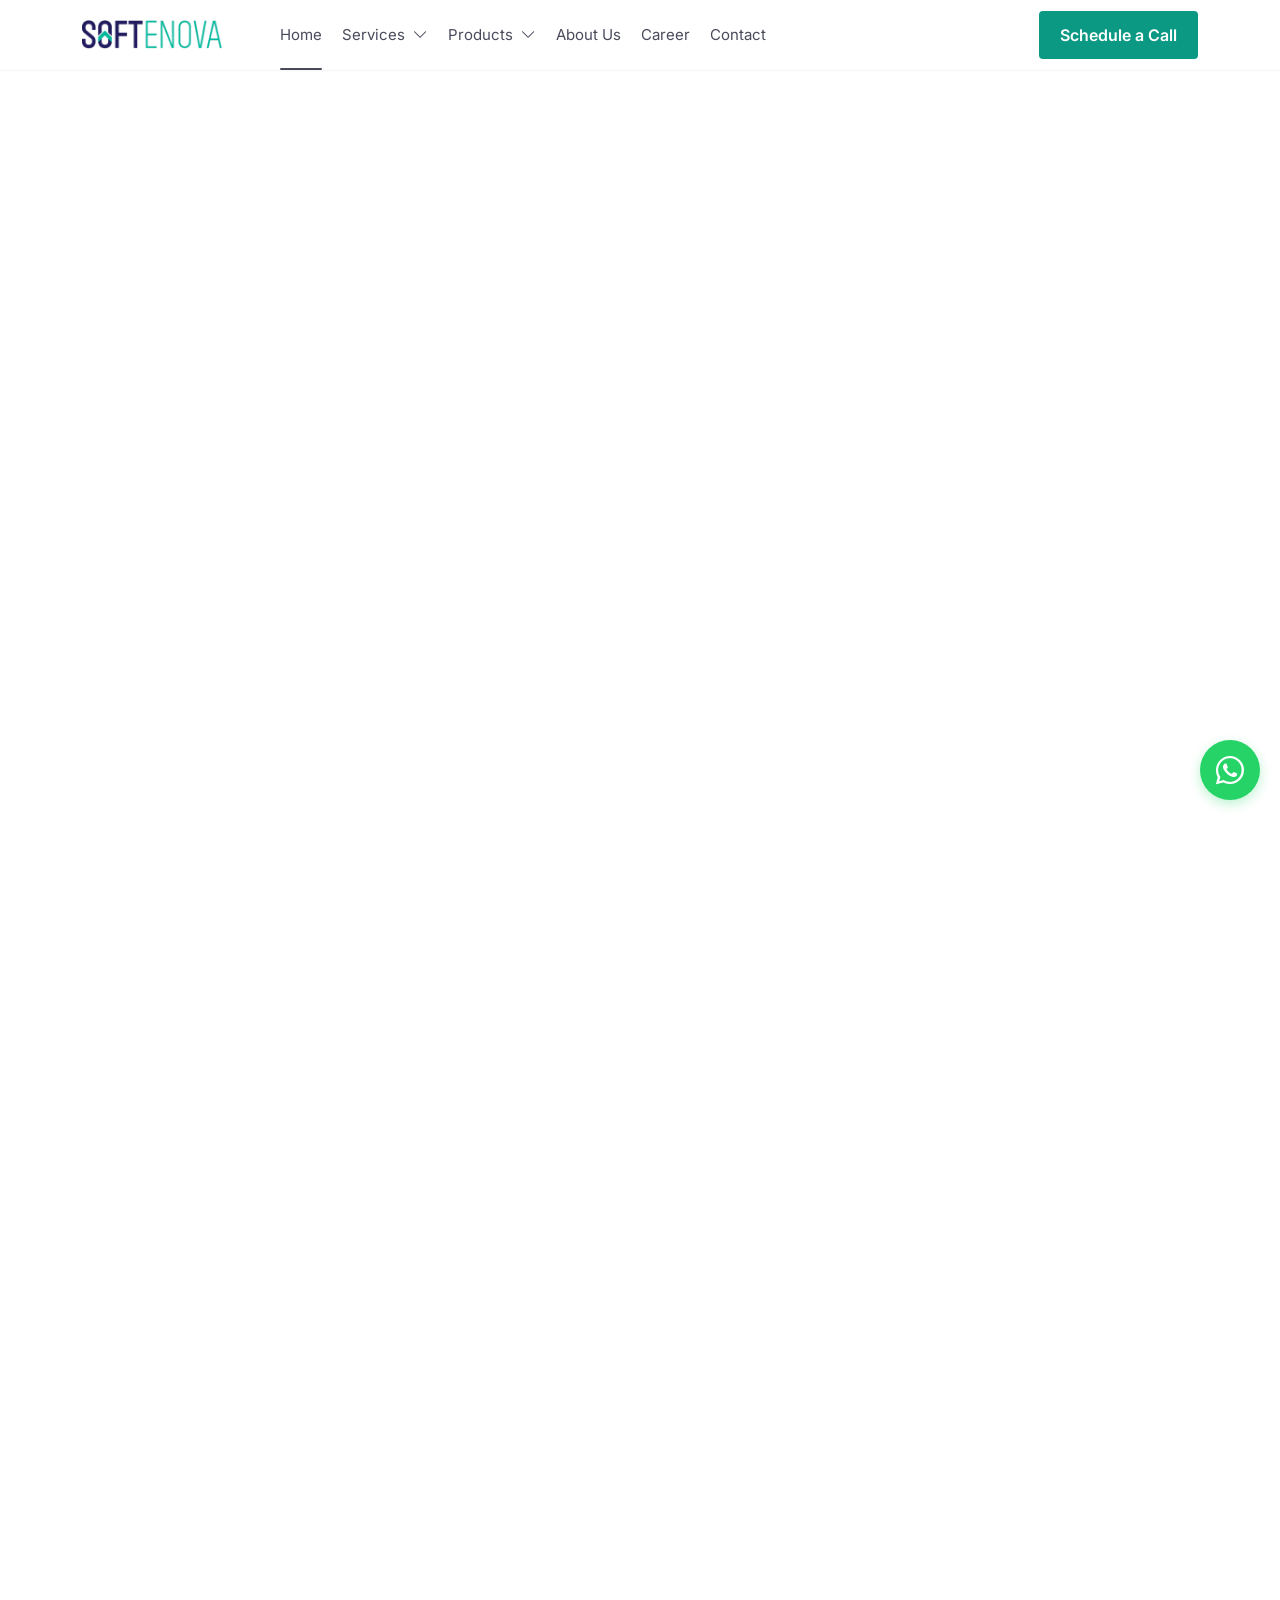
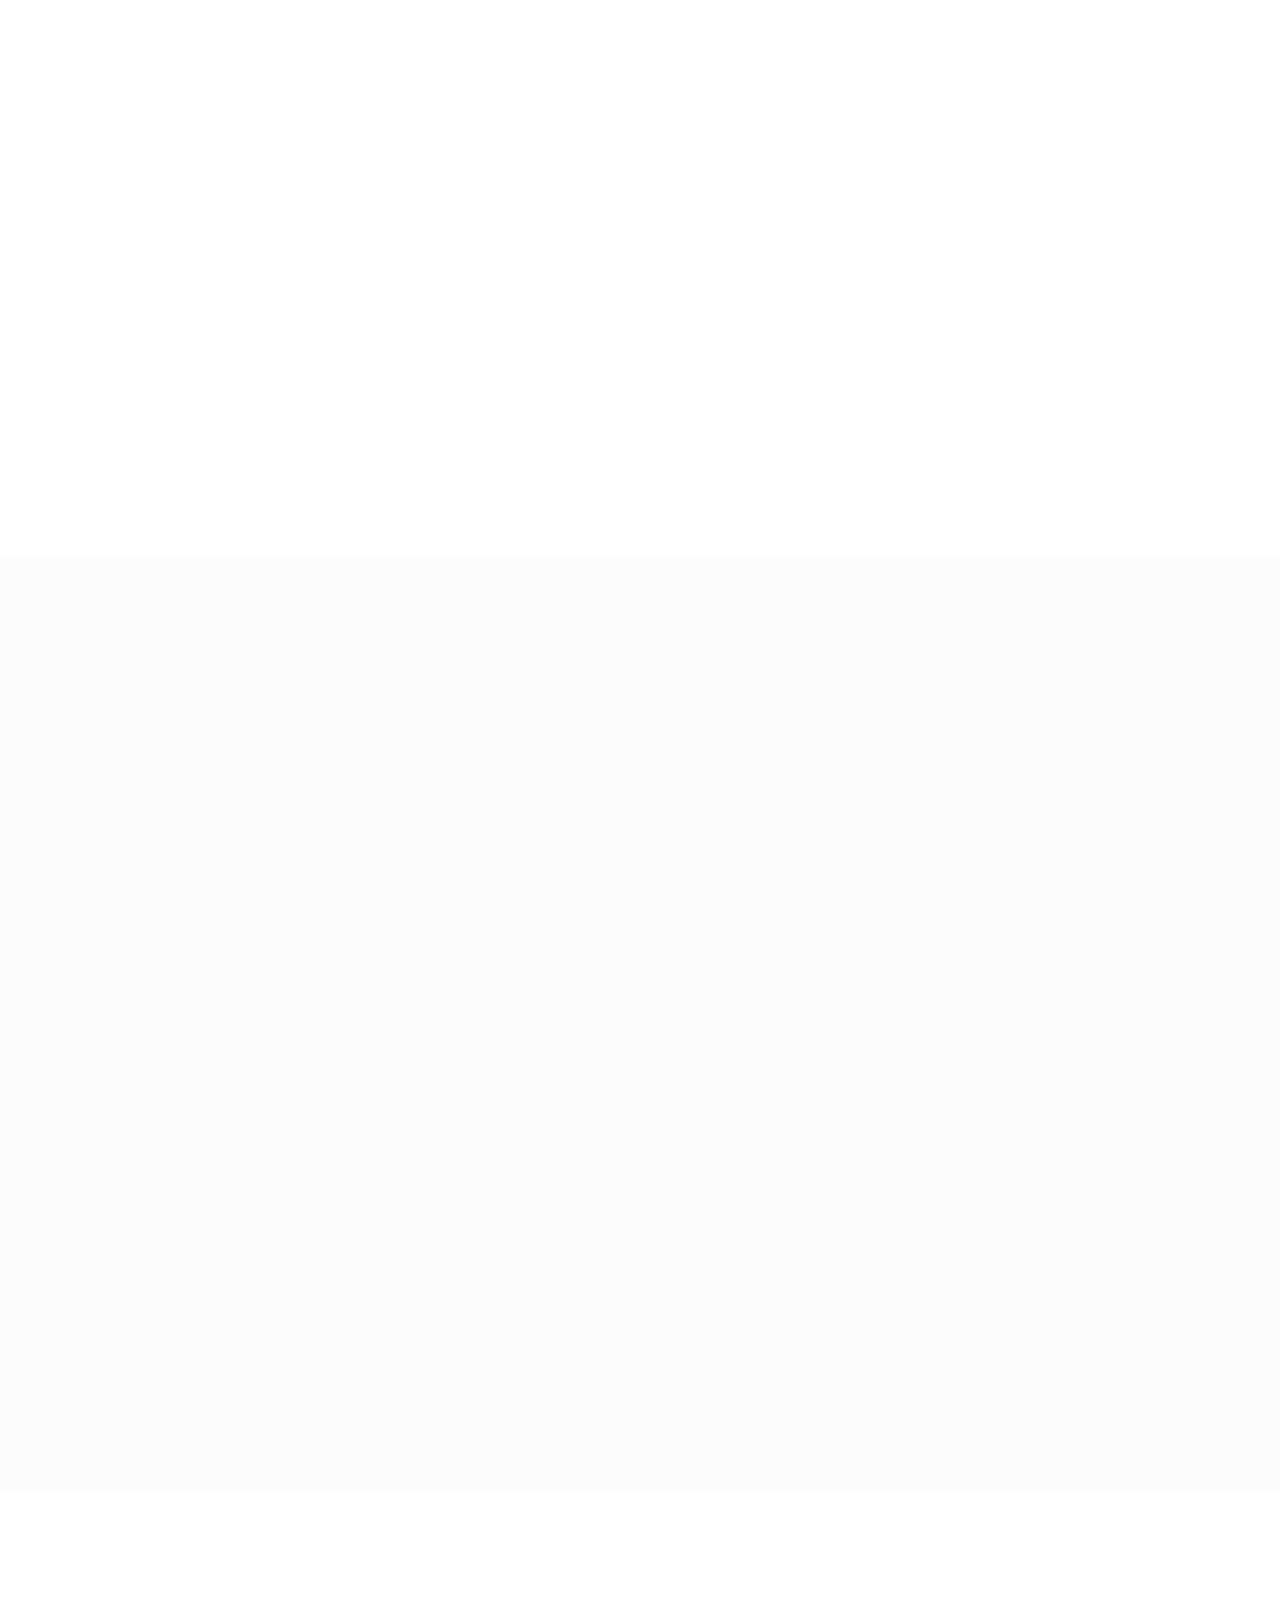
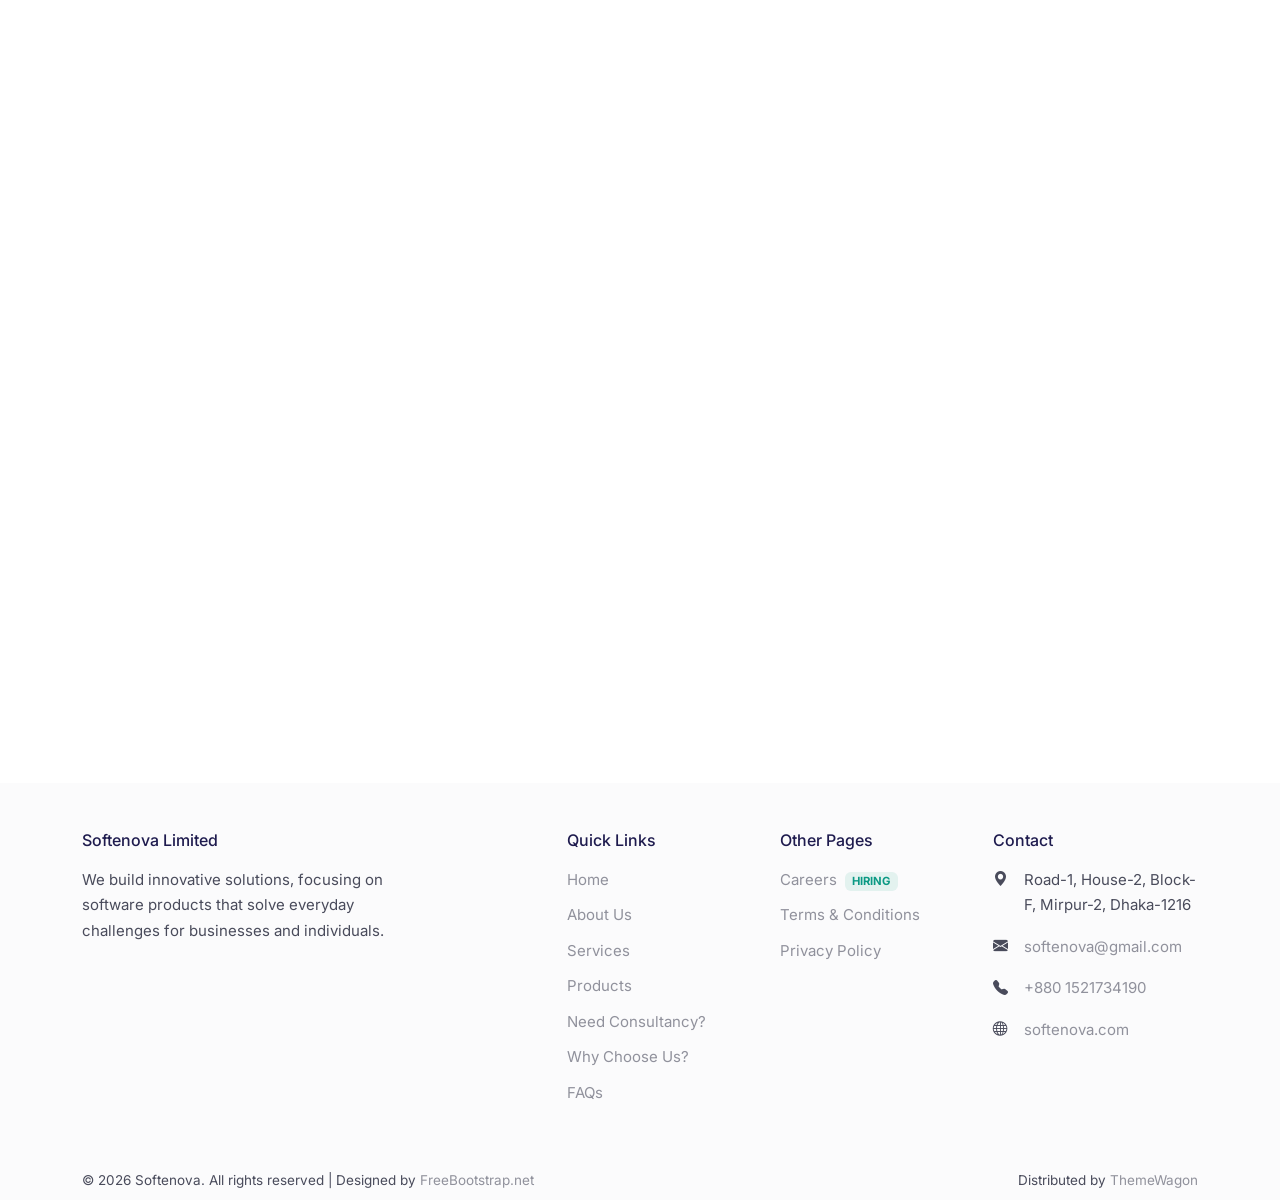
==== commit 3a1aa282: "Update content" ====
--- a/index.html
+++ b/index.html
@@ -73,33 +73,32 @@
                 <li class="nav-item"><a class="nav-link scroll-link active" aria-current="page" href="#home">Home</a></li>
                 <li class="nav-item dropdown"><a class="nav-link dropdown-toggle" href="#services" data-bs-toggle="dropdown" aria-expanded="false">Services <i class="bi bi-chevron-down"></i></a>
                   <ul class="dropdown-menu">
-                      <li class="nav-item dropstart"><a class="nav-link dropdown-toggle" href="#" data-bs-toggle="dropdown" aria-expanded="false">Software Development <i class="bi bi-chevron-right"></i></a>
+                      <li class="nav-item dropstart"><a class="nav-link dropdown-toggle" href="#services" data-bs-toggle="dropdown" aria-expanded="false">Software Development <i class="bi bi-chevron-right"></i></a>
                         <ul class="dropdown-menu">
-                        <li><a class="nav-link scroll-link dropdown-item" href="#">Web Development</a></li>
-                        <li><a class="nav-link scroll-link dropdown-item" href="#">Mobile App Development</a></li>
-                        <li><a class="nav-link scroll-link dropdown-item" href="#">E-Commerce Management</a></li>
-                        <li><a class="nav-link scroll-link dropdown-item" href="#">Business Tools</a></li>
-                        <!-- <li class="nav-item dropstart"><a class="nav-link dropdown-toggle" href="#" data-bs-toggle="dropdown" aria-expanded="false">E-Commerce Management <i class="bi bi-chevron-right"></i></a>
+                        <li><a class="nav-link scroll-link dropdown-item" href="#services">Web Development</a></li>
+                        <li><a class="nav-link scroll-link dropdown-item" href="#services">Mobile App Development</a></li>
+                        <li><a class="nav-link scroll-link dropdown-item" href="#services">E-Commerce Management</a></li>
+                        <li><a class="nav-link scroll-link dropdown-item" href="#services">Business Tools</a></li>
+                        <!-- <li class="nav-item dropstart"><a class="nav-link dropdown-toggle" href="#services" data-bs-toggle="dropdown" aria-expanded="false">E-Commerce Management <i class="bi bi-chevron-right"></i></a>
                           <ul class="dropdown-menu">
-                            <li><a class="nav-link scroll-link dropdown-item" href="#services">Website Development</a></li>
-                            <li><a class="nav-link scroll-link dropdown-item" href="#pricing">Domain and Hosting</a></li>
-                            <li><a class="nav-link scroll-link dropdown-item" href="#"></a></li>
-                            <li class="nav-item dropend"><a class="nav-link dropdown-toggle" href="#" data-bs-toggle="dropdown" aria-expanded="false">Dropend <i class="bi bi-chevron-right"></i></a>
+                            <li><a class="nav-link scroll-link dropdown-item" href="#servicesservices">Website Development</a></li>
+                            <li><a class="nav-link scroll-link dropdown-item" href="#servicespricing">Domain and Hosting</a></li>
+                            <li><a class="nav-link scroll-link dropdown-item" href="#services"></a></li>
+                            <li class="nav-item dropend"><a class="nav-link dropdown-toggle" href="#services" data-bs-toggle="dropdown" aria-expanded="false">Dropend <i class="bi bi-chevron-right"></i></a>
                               <ul class="dropdown-menu">
-                                <li><a class="nav-link scroll-link dropdown-item" href="#services">Services</a></li>
-                                <li><a class="nav-link scroll-link dropdown-item" href="#pricing">Pricing</a></li>
-                                <li><a class="nav-link scroll-link dropdown-item" href="#">Something else here</a></li>
+                                <li><a class="nav-link scroll-link dropdown-item" href="#servicesservices">Services</a></li>
+                                <li><a class="nav-link scroll-link dropdown-item" href="#servicespricing">Pricing</a></li>
+                                <li><a class="nav-link scroll-link dropdown-item" href="#services">Something else here</a></li>
                               </ul>
                             </li>
                           </ul>
                         </li> -->
                       </ul>
                     </li>
-                    <li><a class="nav-link scroll-link dropdown-item" href="#">Software Maintenance</a></li>
-                    <li><a class="nav-link scroll-link dropdown-item" href="#">Quality Assurance and Automation</a></li>
-                    <li><a class="nav-link scroll-link dropdown-item" href="#">Resource Augmentation</a></li>
-                    <li><a class="nav-link scroll-link dropdown-item" href="#">Project Management</a></li>
-                    <li><a class="nav-link scroll-link dropdown-item" href="#services">See More</a></li>
+                    <li><a class="nav-link scroll-link dropdown-item" href="#services">Software Maintenance</a></li>
+                    <li><a class="nav-link scroll-link dropdown-item" href="#services">Quality Assurance and Automation</a></li>
+                    <li><a class="nav-link scroll-link dropdown-item" href="#services">Resource Augmentation</a></li>
+                    <li><a class="nav-link scroll-link dropdown-item" href="#services">Project Management</a></li>
                   </ul>
                 </li>
                 <li class="nav-item dropdown"><a class="nav-link dropdown-toggle" href="#products" data-bs-toggle="dropdown" aria-expanded="false">Products <i class="bi bi-chevron-down"></i></a>
@@ -108,7 +107,7 @@
                   </ul>
                 </li>
                 <li class="nav-item"><a class="nav-link scroll-link" href="#about">About Us</a></li>
-                <li class="nav-item"><a class="nav-link scroll-link" href="#">Career</a></li>
+                <li class="nav-item"><a class="nav-link scroll-link" href="careers.html">Career</a></li>
                 <li class="nav-item"><a class="nav-link scroll-link" href="#contact">Contact</a></li>
               </ul>
             </div>
@@ -363,13 +362,13 @@
               <div class="col-md-8" data-aos="fade-up" data-aos-delay="400">
                 <div class="p-5 rounded-4 price-table popular h-100">
                   <div class="row">
-                    <div class="col-md-6">
+                    <div class="col-md-6 mt-4 mt-md-0">
                       <h3 class="mb-3">Business</h3>
                       <p>Start-up? Helps startups and businesses shape, build and scale successful MVPs. Our expert guidance on product strategy, roadmap, system design, architecture and development ensures you to build the right product in right way.</p>
                       <div class="price mb-4"><span>Starts from </span>&nbsp;<strong class="me-1">$50</strong></div>
                       <div><a class="btn btn-white hover-outline" href="https://wa.me/8801521734190?text=Hi%21%20I%27m%20interested%20in%20your%20business%20consultancy%20services." target="_blank">Book Now</a></div>
                     </div>
-                    <div class="col-md-6 pricing-features">
+                    <div class="col-md-6 pricing-features mt-4 mt-md-0">
                       <h4 class="text-uppercase fw-bold mb-3">Features</h4>
                       <ul class="list-unstyled d-flex flex-column gap-3">
                         <li class="d-flex gap-2 align-items-start mb-0"><span class="icon rounded-circle position-relative mt-1"><i class="bi bi-check"></i></span><span>Product Strategy & Roadmap</span></li>
@@ -767,9 +766,9 @@
                   <div class="col-md-6 col-lg-4 mb-4 mb-lg-0">
                     <h3 class="mb-3">Other Pages</h3>
                     <ul class="list-unstyled">
-                      <li><a href="page-careers.html">Careers <span class="badge ms-1">HIRING</span></a></li>
-                      <li><a href="page-terms-conditions.html">Terms &amp; Conditions</a></li>
-                      <li><a href="page-privacy-policy.html">Privacy Policy</a></li>
+                      <li><a href="careers.html">Careers <span class="badge ms-1">HIRING</span></a></li>
+                      <li><a href="terms-and-conditions.html">Terms &amp; Conditions</a></li>
+                      <li><a href="privacy-policy.html">Privacy Policy</a></li>
                     </ul>
                   </div>
                   <div class="col-md-6 col-lg-4 mb-4 mb-lg-0 quick-contact">
--- a/assets/css/style.css
+++ b/assets/css/style.css
@@ -11,7 +11,7 @@
   --bs-body-color: #494B5B;
   /* --bs-primary: #215C5C; */
   --bs-primary: #0b9984;
-  --bs-primary-rgb: 33, 92, 92;
+  --bs-primary-rgb: 11, 153, 132;
   --bs-primary-hover: #144B4B;
   --bs-primary-hover-rgb: 20, 75, 75;
   --bs-secondary: #CCE8C9;
@@ -222,8 +222,7 @@
 
 .page-title {
   padding-top: 100px !important;
-  padding-bottom: 50px !important;
-  background-color: rgba(var(--inverse-color-rgb), 0.03);
+  padding-bottom: 20px !important;
 }
 
 .special-link .icons {
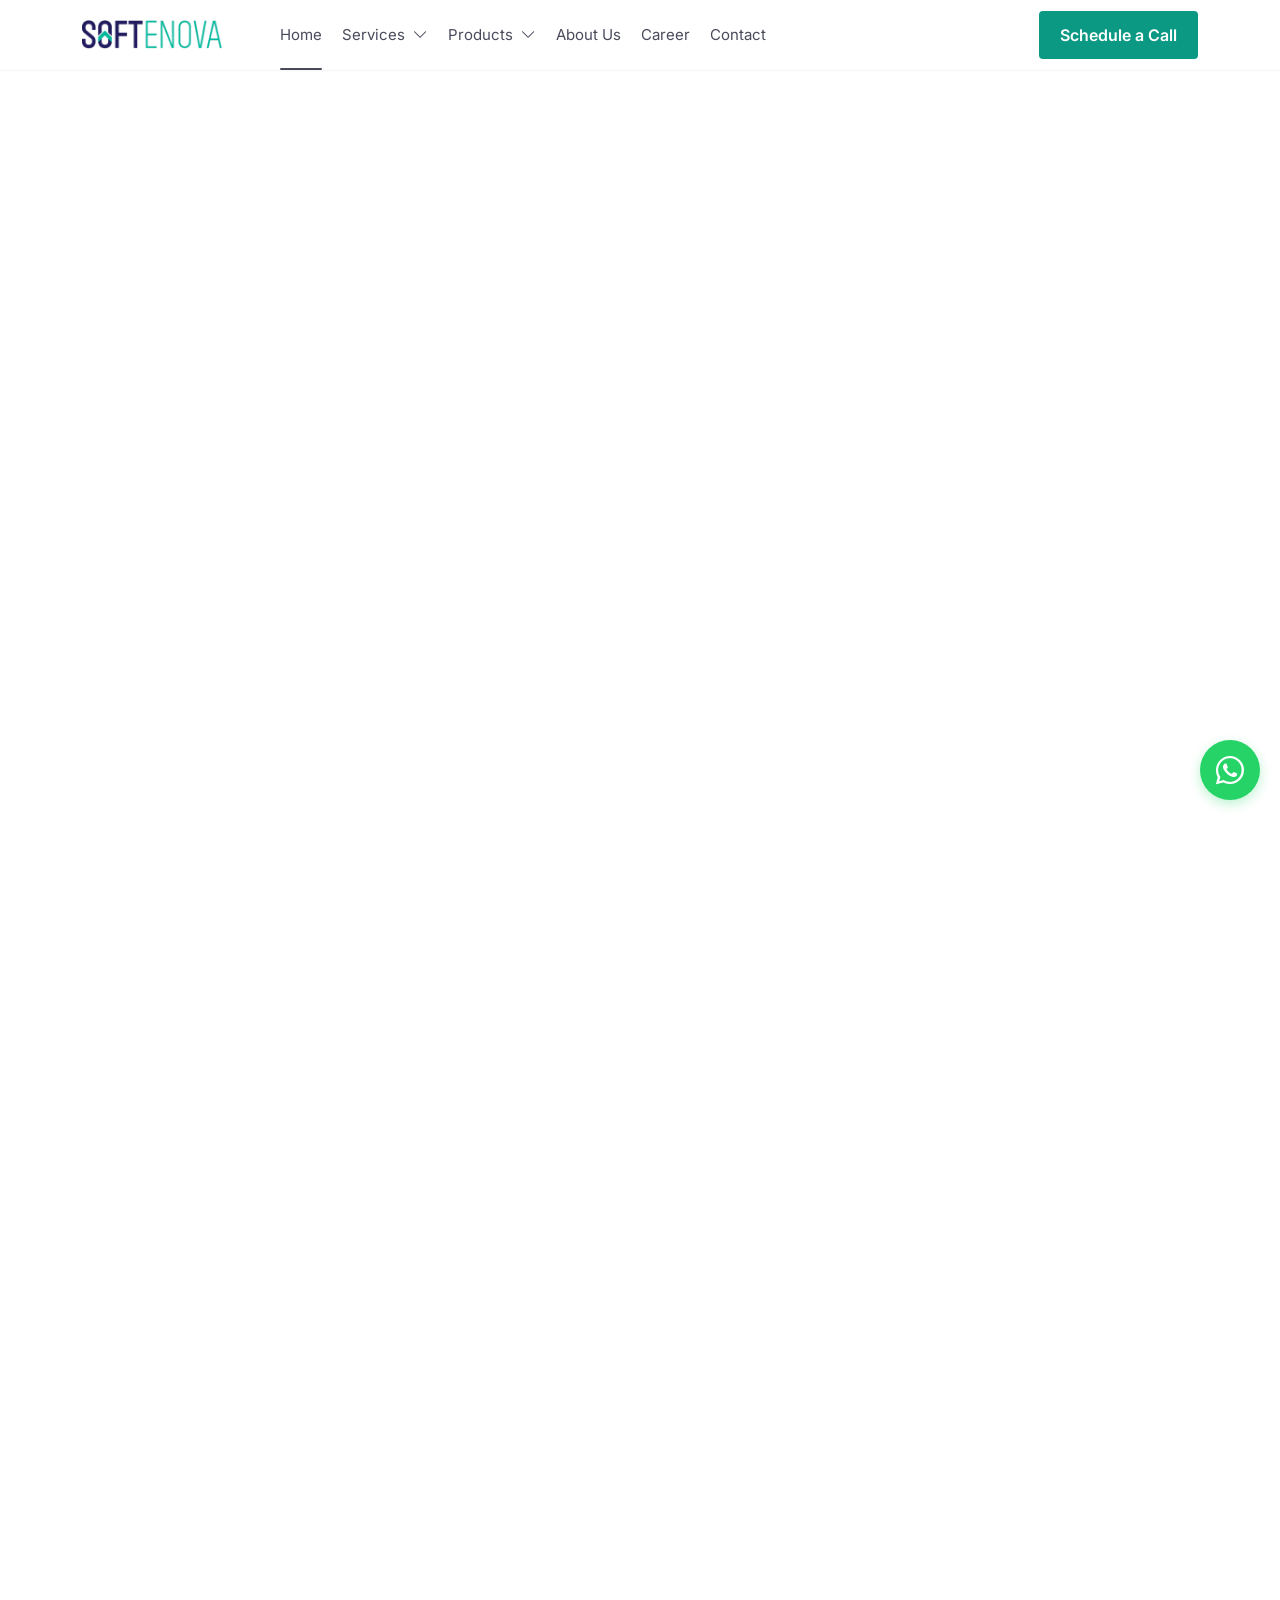
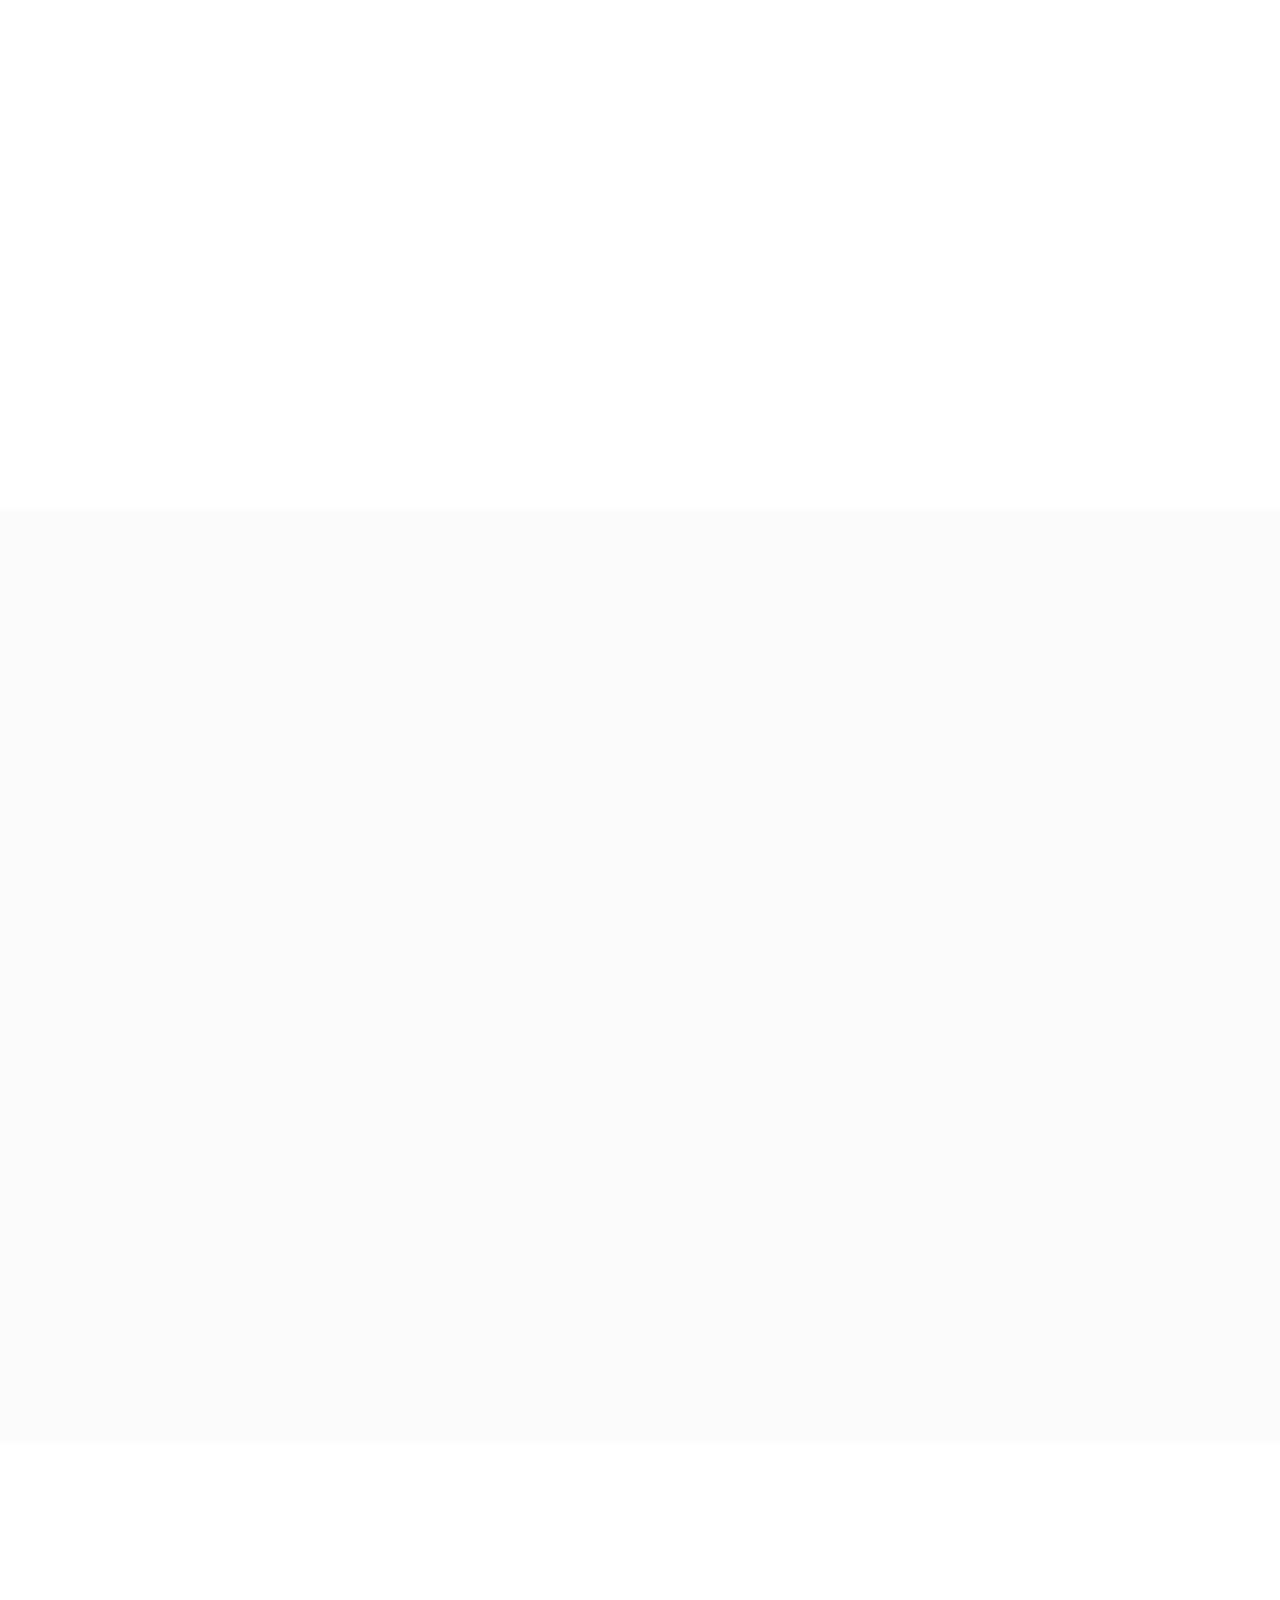
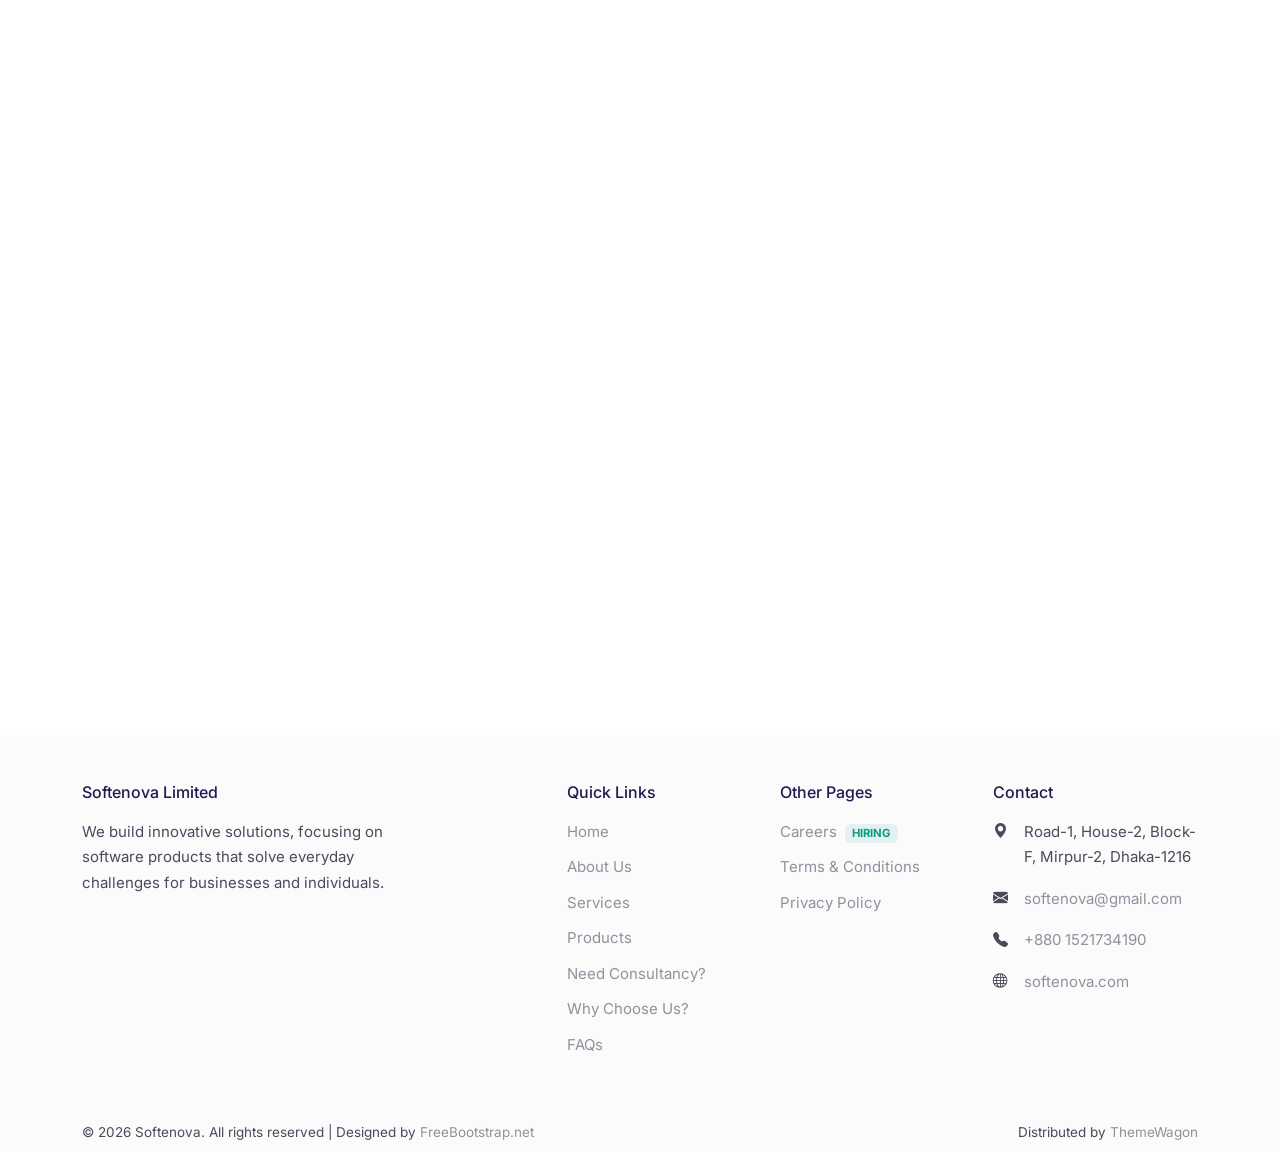
==== commit e1950313: "Update iit" ====
--- a/index.html
+++ b/index.html
@@ -150,7 +150,7 @@
                           <path d="M7 7h10v10"></path>
                           <path d="M7 17 17 7"></path>
                         </svg></a></div>
-                    <div class="logos mb-2" data-aos="fade-up" data-aos-delay="400"><span class="logos-title text-uppercase mb-2 d-block">Trusted Globally by Thousand of Clients</span>
+                    <div class="logos mb-2" data-aos="fade-up" data-aos-delay="0"><span class="logos-title text-uppercase mb-2 d-block">Trusted Globally by Thousand of Clients</span>
                       <!-- <div class="logos-images d-flex gap-4 align-items-center"><img class="img-fluid js-img-to-inline-svg" src="assets/images/logo/actual-size/logo-air-bnb__black.svg" alt="Company 1" style="width: 110px;"><img class="img-fluid js-img-to-inline-svg" src="assets/images/logo/actual-size/logo-ibm__black.svg" alt="Company 2" style="width: 80px;"><img class="img-fluid js-img-to-inline-svg" src="assets/images/logo/actual-size/logo-google__black.svg" alt="Company 3" style="width: 110px;"></div> -->
                     </div>
                   </div>
--- a/assets/css/style.css
+++ b/assets/css/style.css
@@ -421,7 +421,7 @@
   height: 50px;
   border-radius: 50%;
   position: relative;
-  background-color: var(--bs-black);
+  background-color: var(--bs-primary);
   color: var(--bs-white);
   border: none;
   display: none;
@@ -770,7 +770,7 @@
   }
 }
 .hero__v6 {
-  padding: 8rem 0 !important;
+  padding:6.5rem 0 !important;
 }
 .hero__v6 .hero-subtitle {
   background: color-mix(in srgb, var(--bs-secondary), transparent 70%);
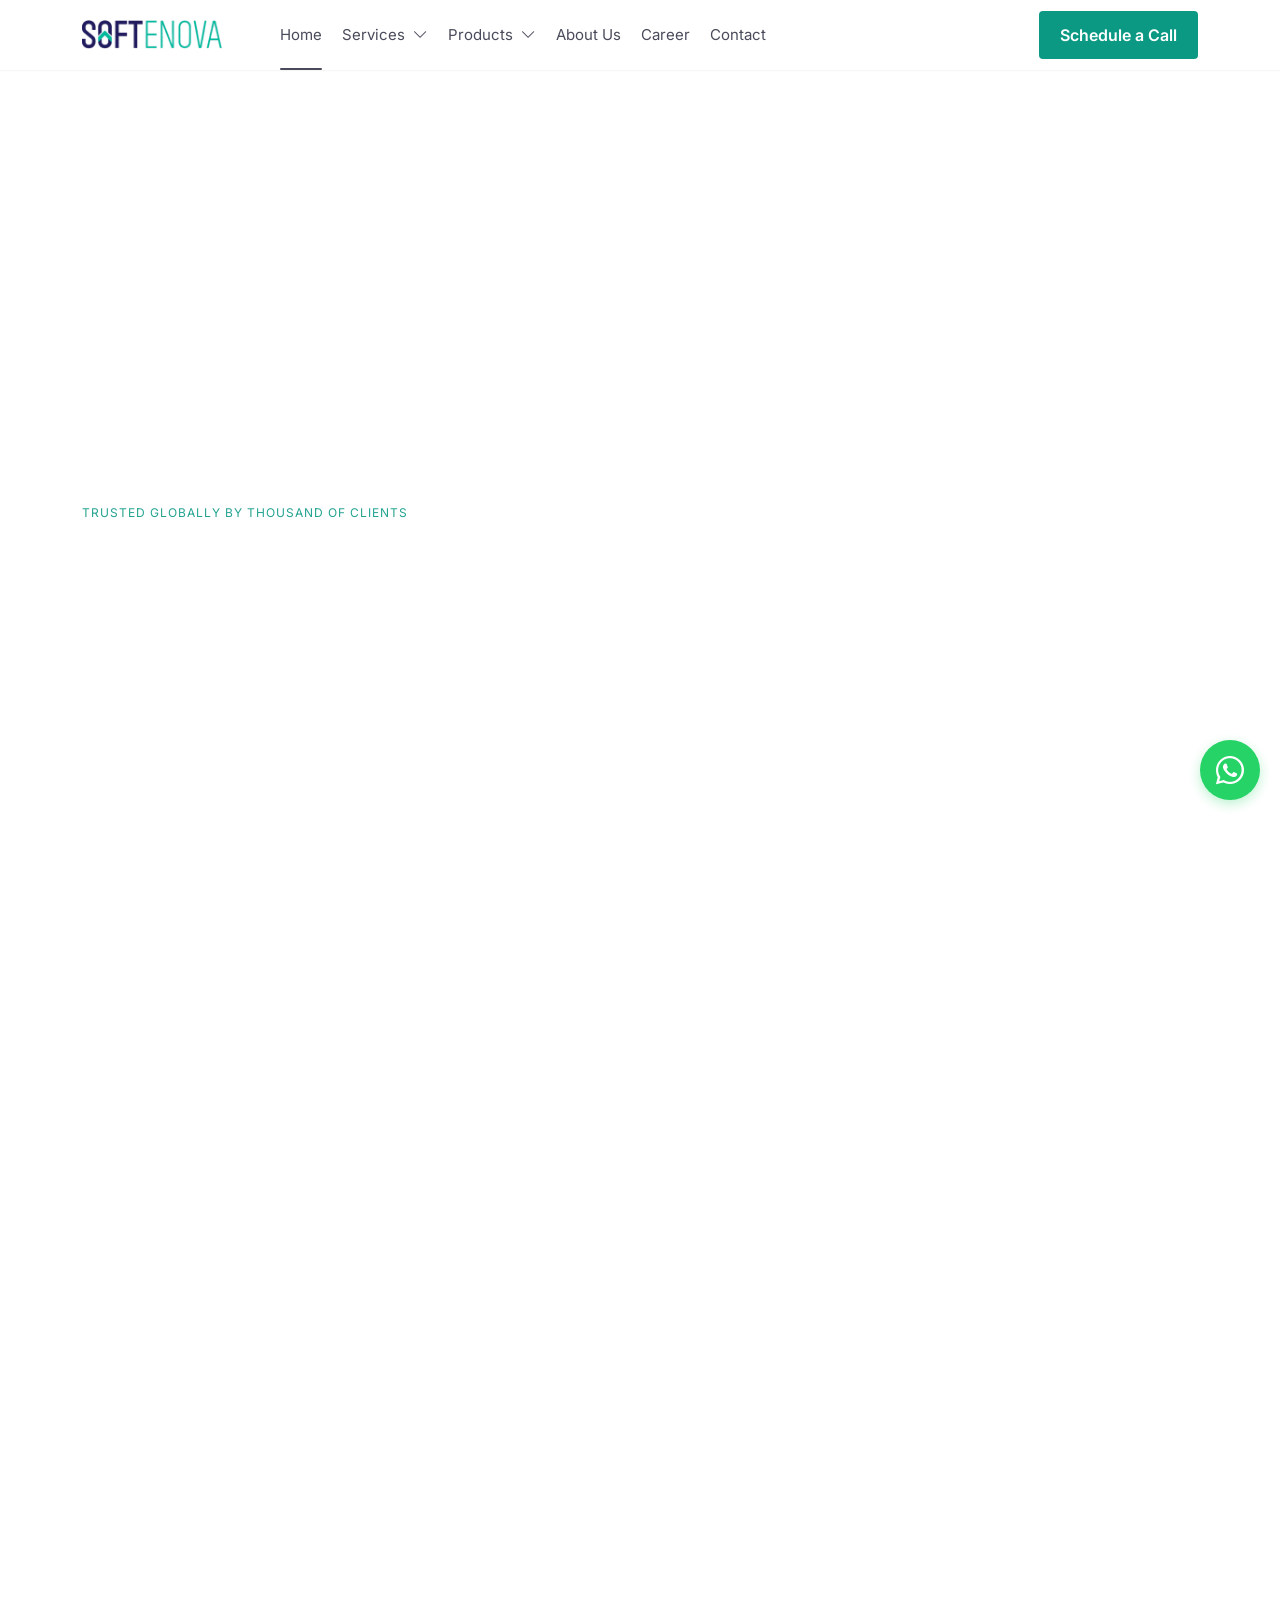
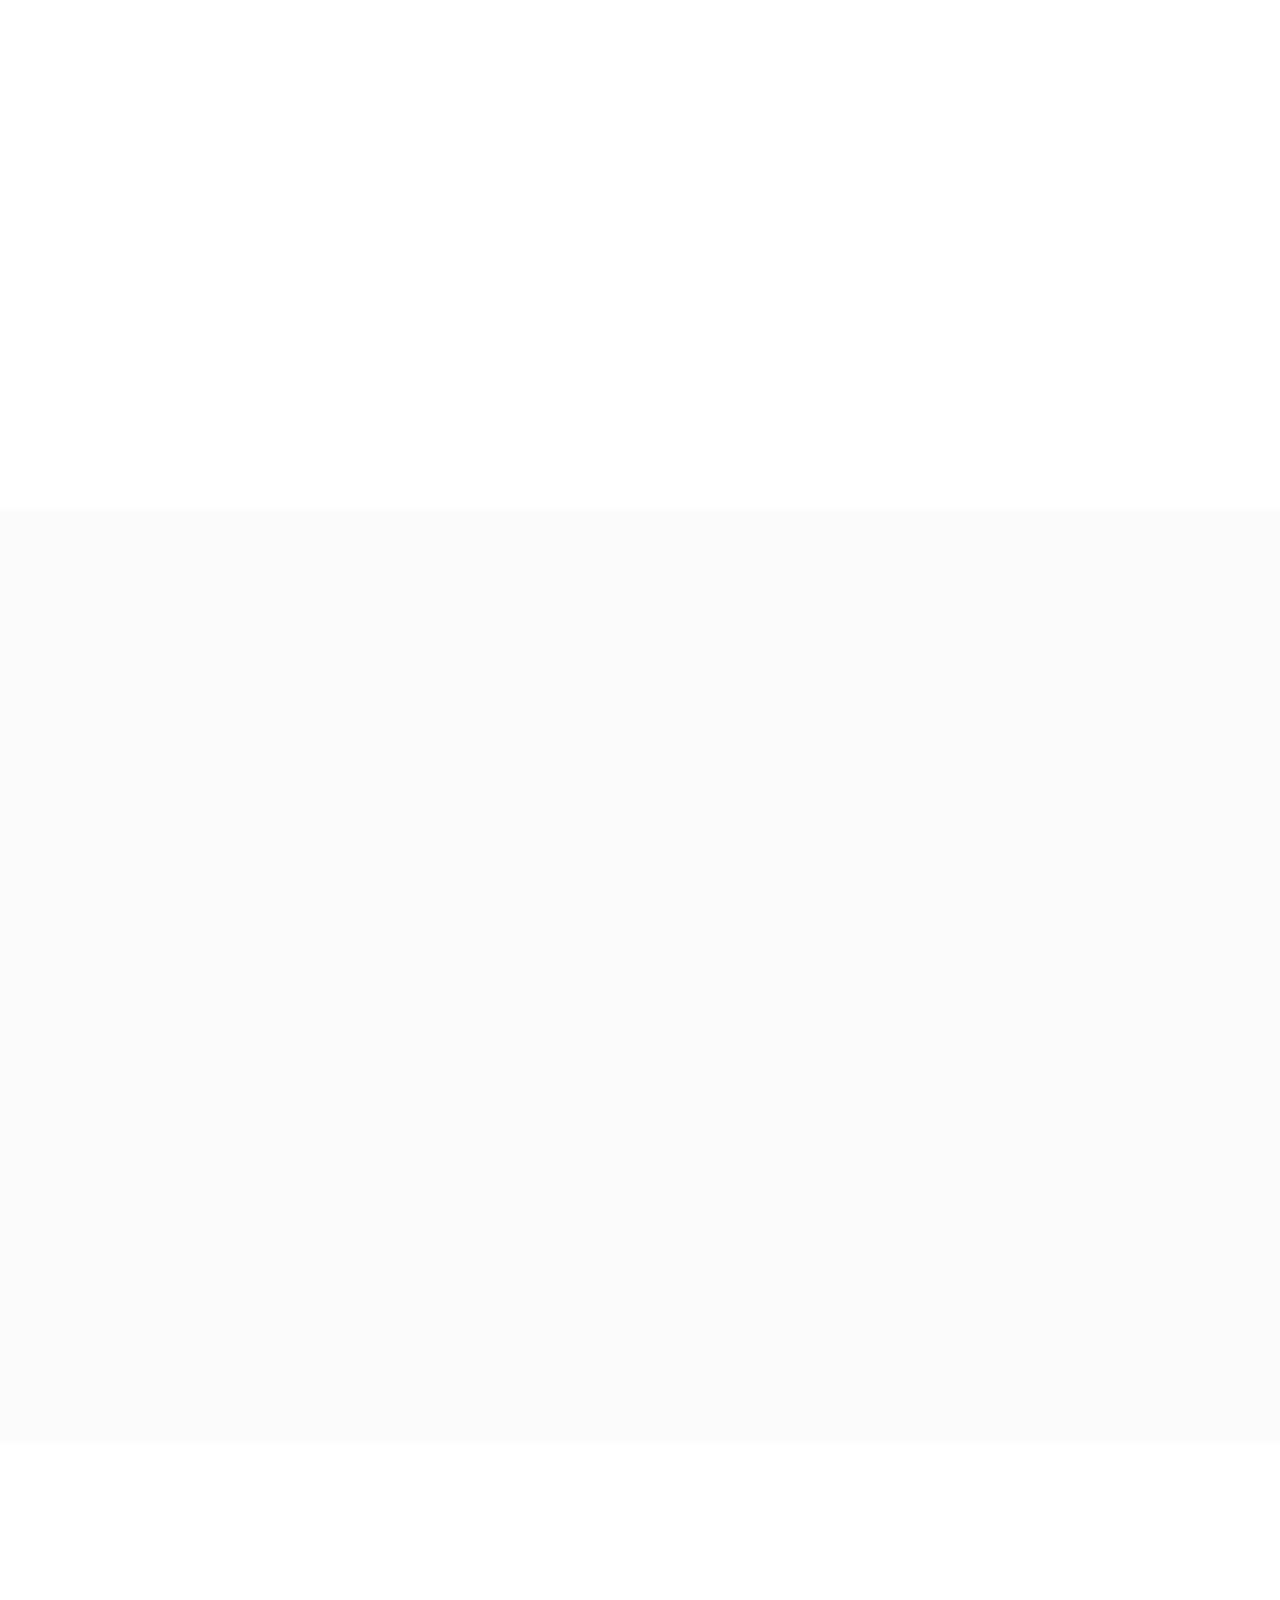
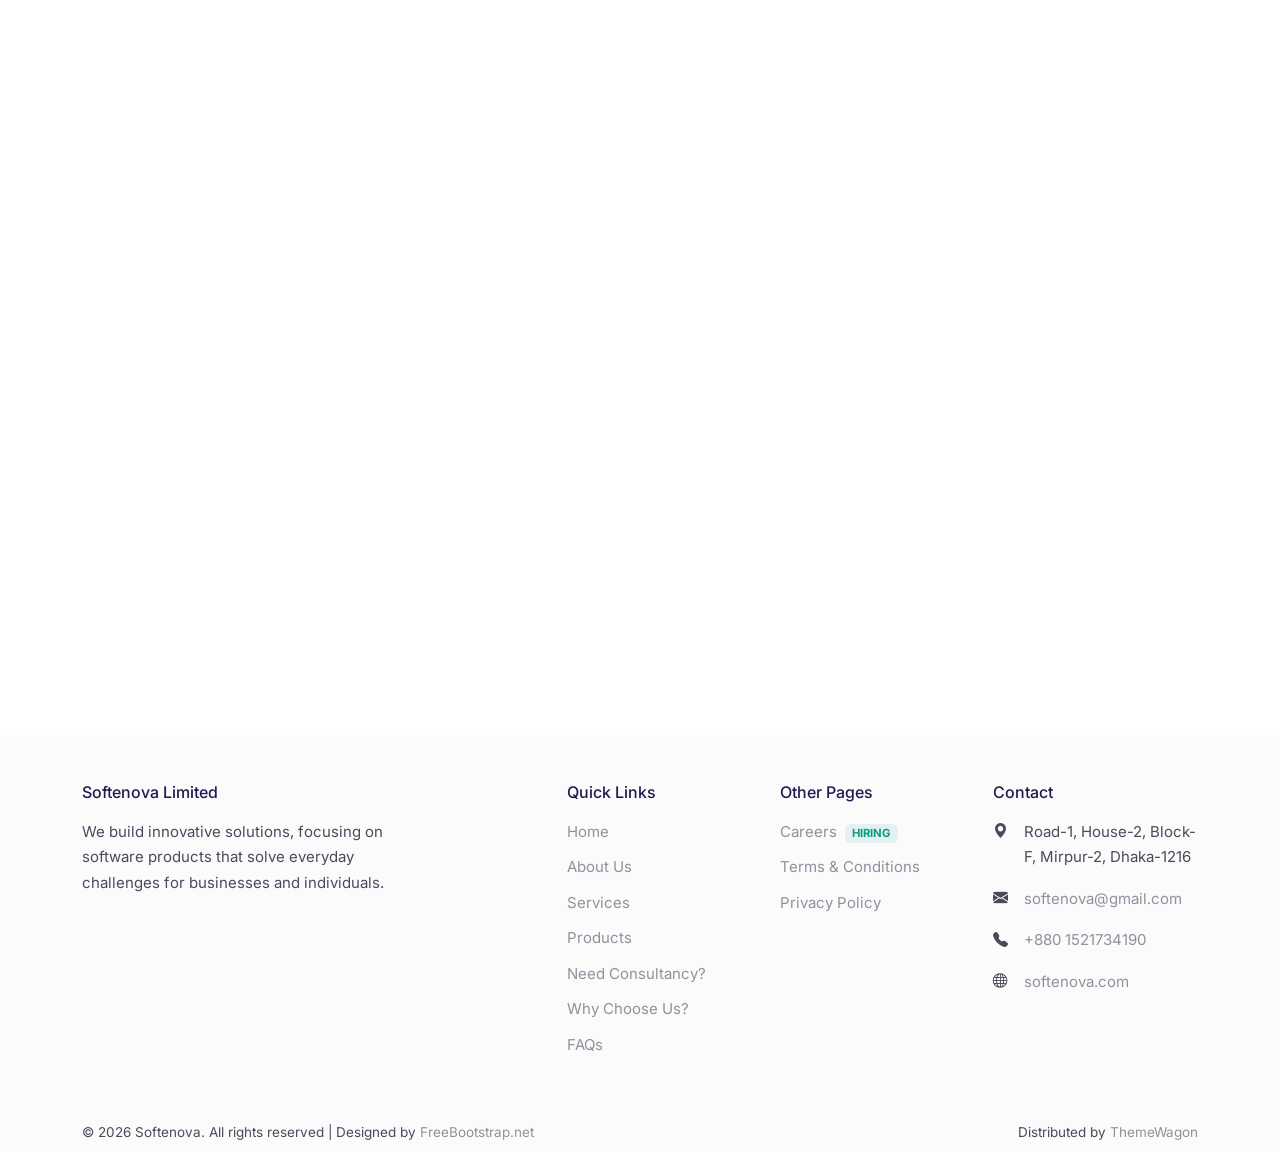
==== commit 3092568f: "Update content" ====
--- a/index.html
+++ b/index.html
@@ -150,7 +150,7 @@
                           <path d="M7 7h10v10"></path>
                           <path d="M7 17 17 7"></path>
                         </svg></a></div>
-                    <div class="logos mb-2" data-aos="fade-up" data-aos-delay="0"><span class="logos-title text-uppercase mb-2 d-block">Trusted Globally by Thousand of Clients</span>
+                    <div class="logos mb-2"><span class="logos-title text-uppercase mb-2 d-block">Trusted Globally by Thousand of Clients</span>
                       <!-- <div class="logos-images d-flex gap-4 align-items-center"><img class="img-fluid js-img-to-inline-svg" src="assets/images/logo/actual-size/logo-air-bnb__black.svg" alt="Company 1" style="width: 110px;"><img class="img-fluid js-img-to-inline-svg" src="assets/images/logo/actual-size/logo-ibm__black.svg" alt="Company 2" style="width: 80px;"><img class="img-fluid js-img-to-inline-svg" src="assets/images/logo/actual-size/logo-google__black.svg" alt="Company 3" style="width: 110px;"></div> -->
                     </div>
                   </div>
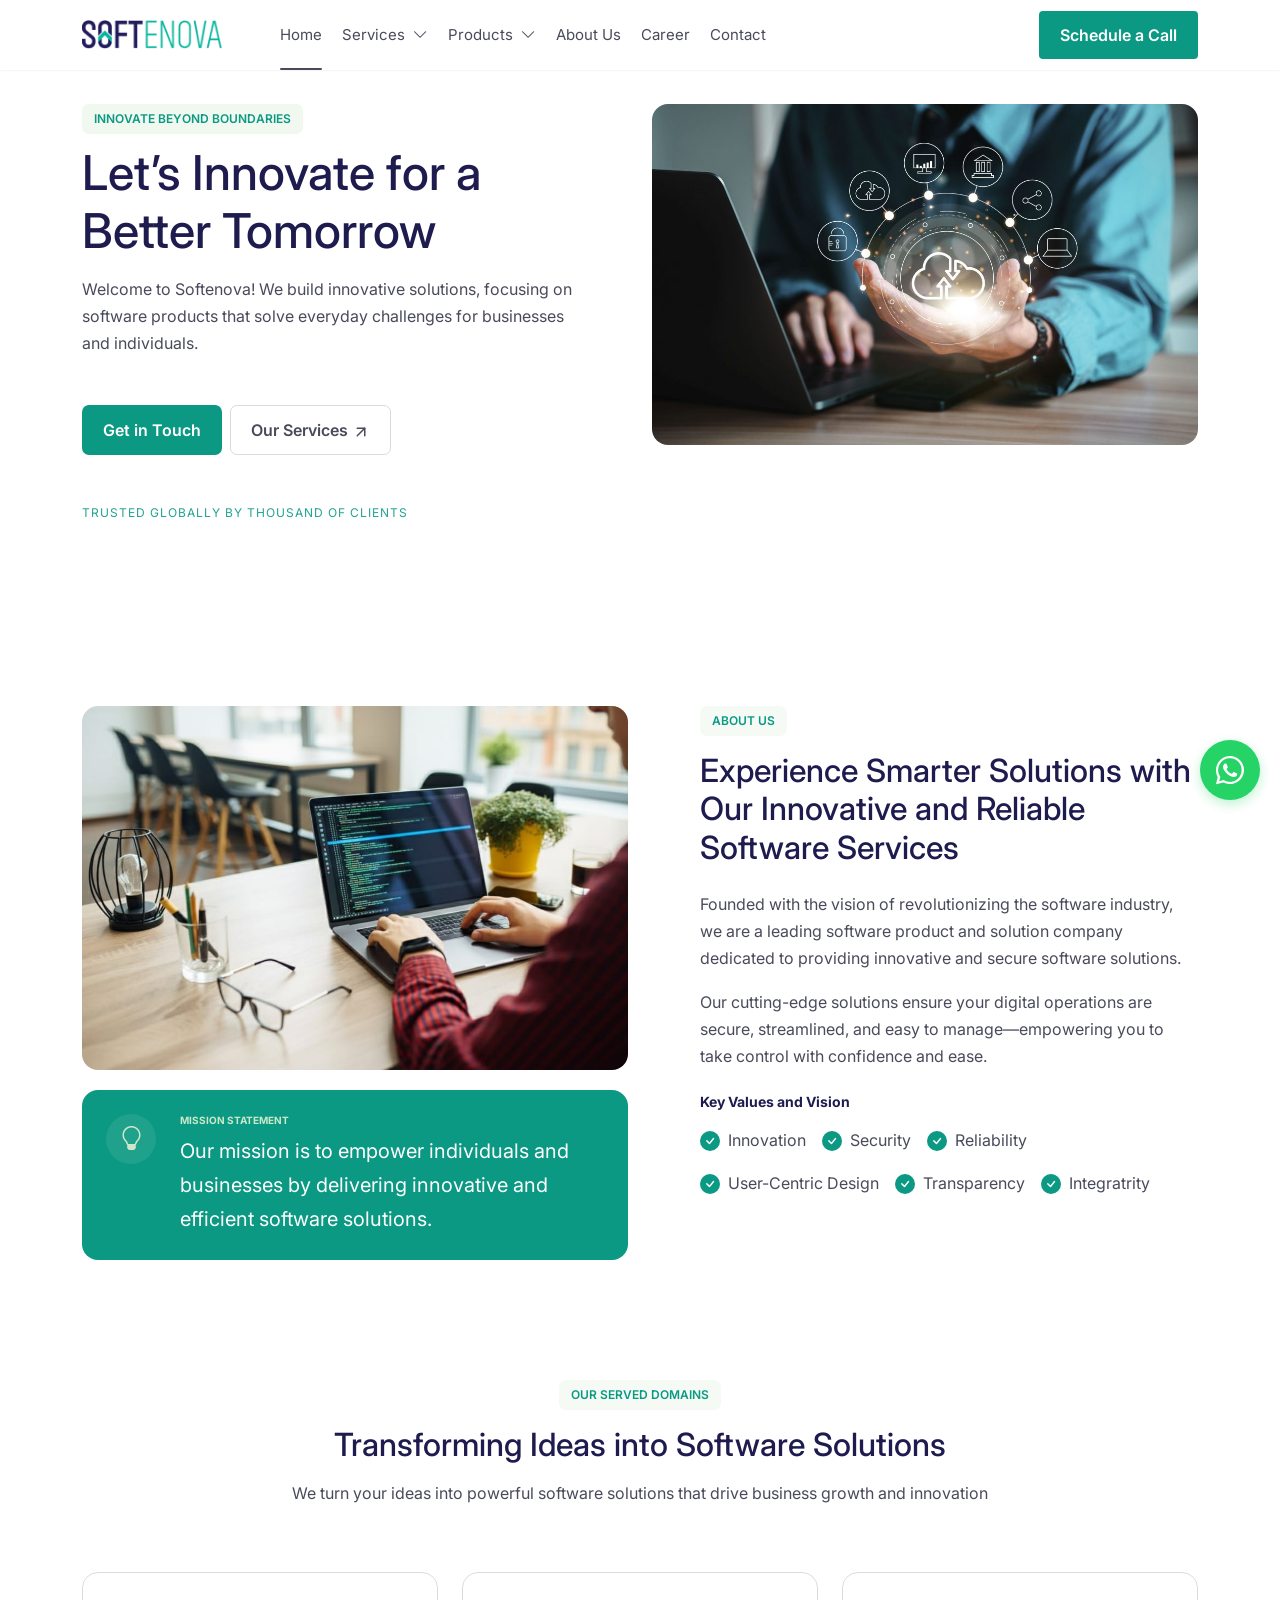
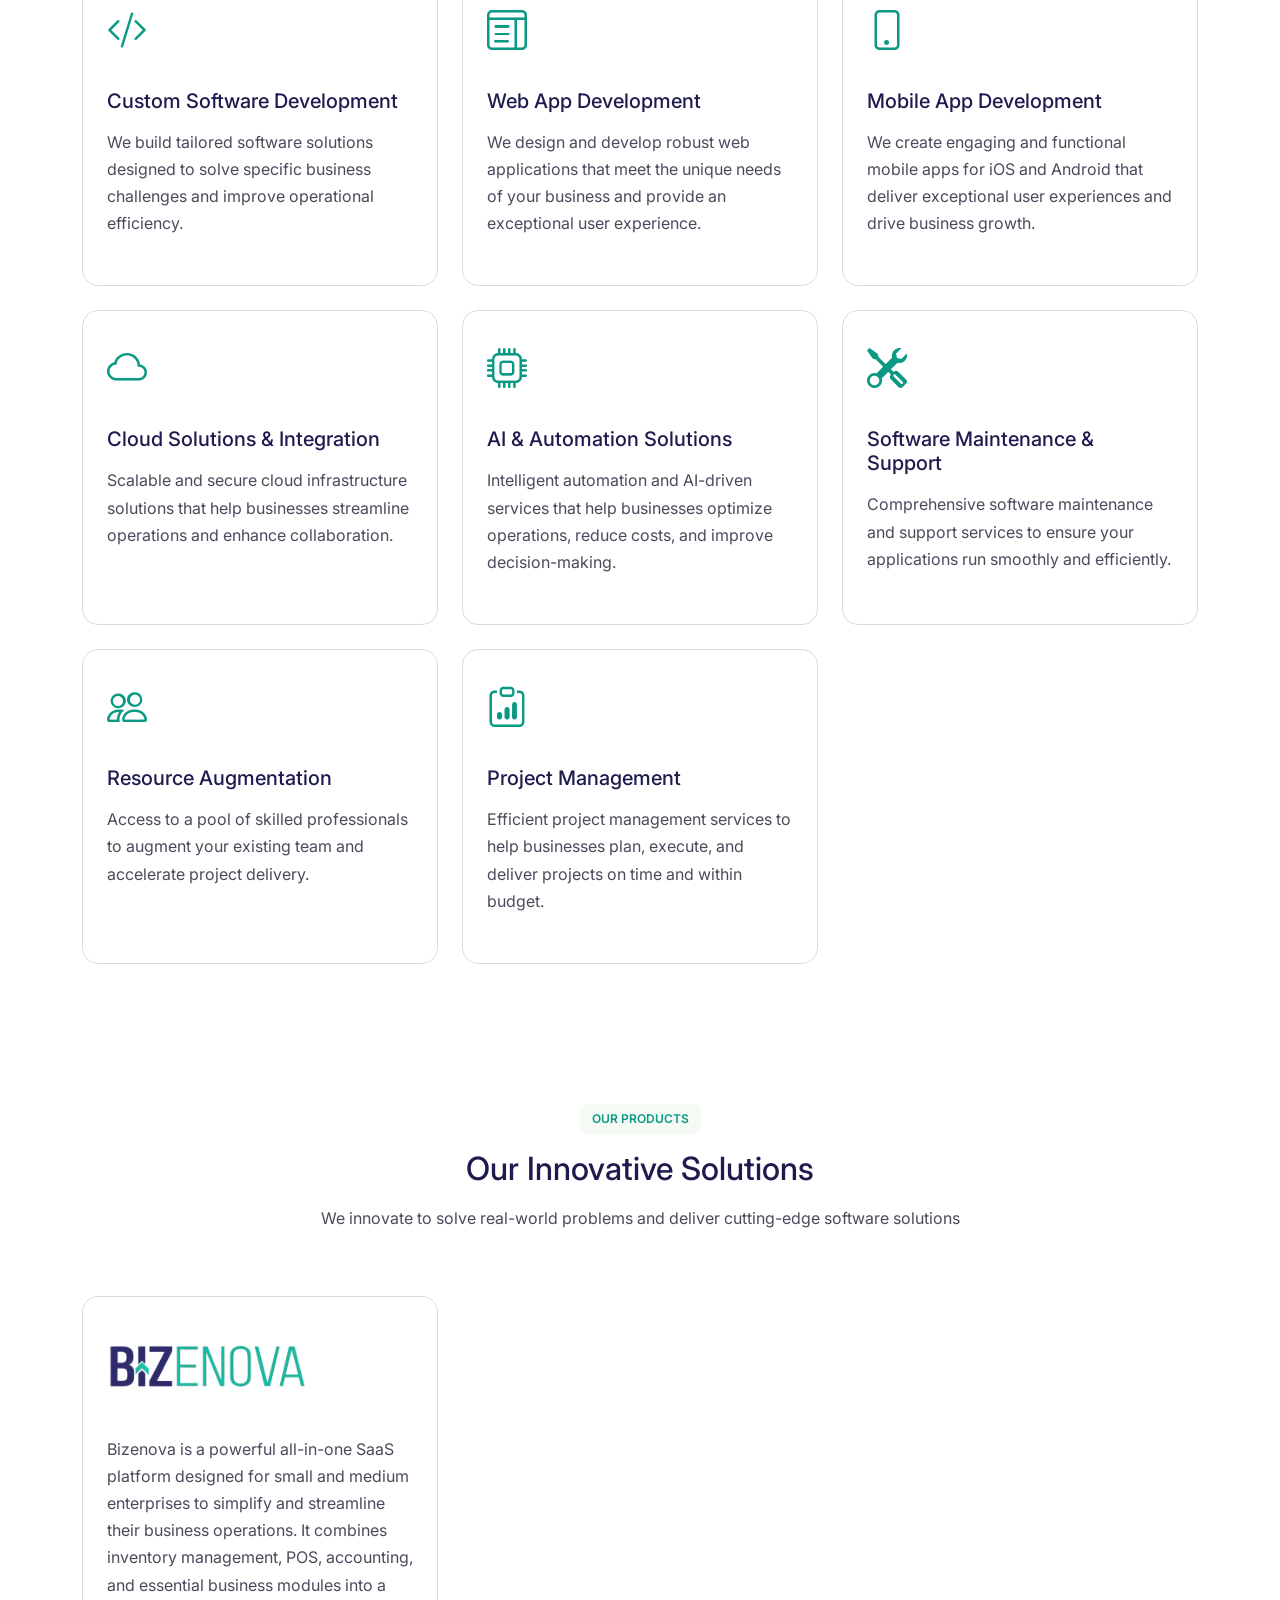
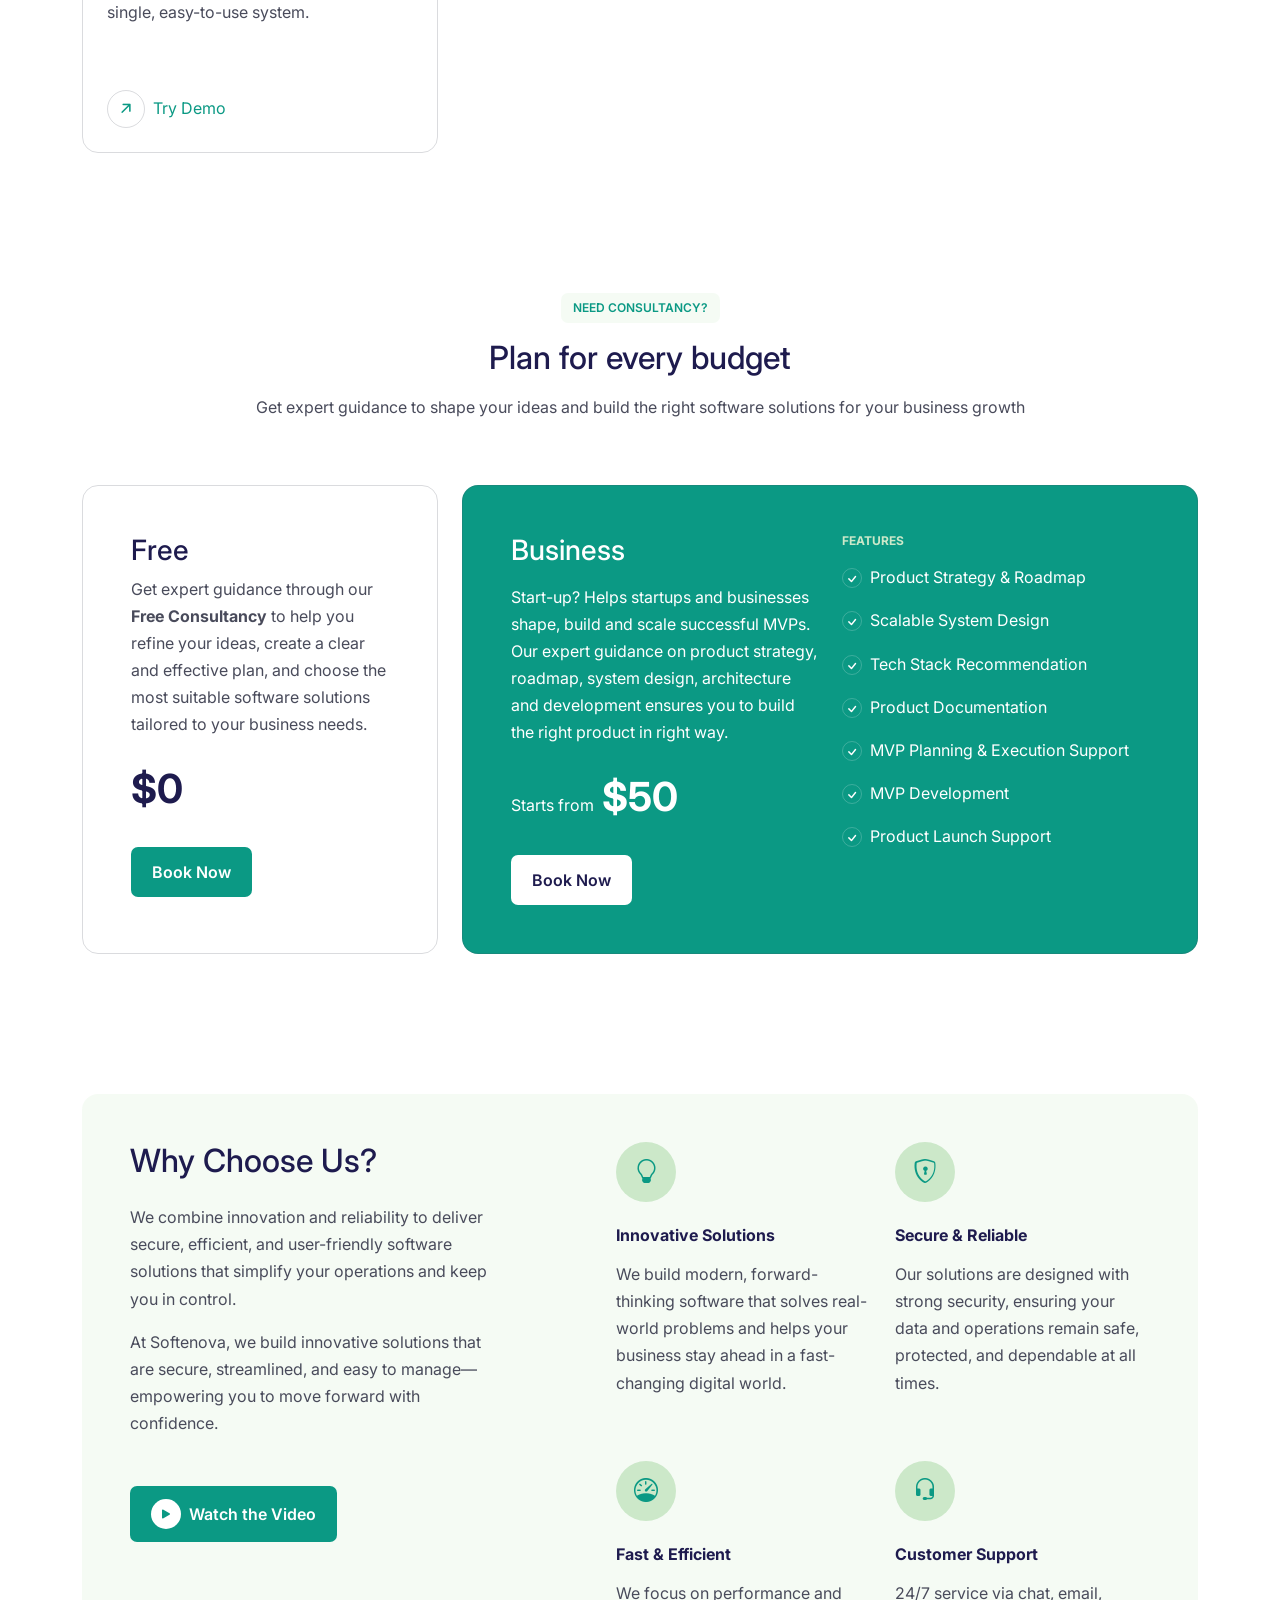
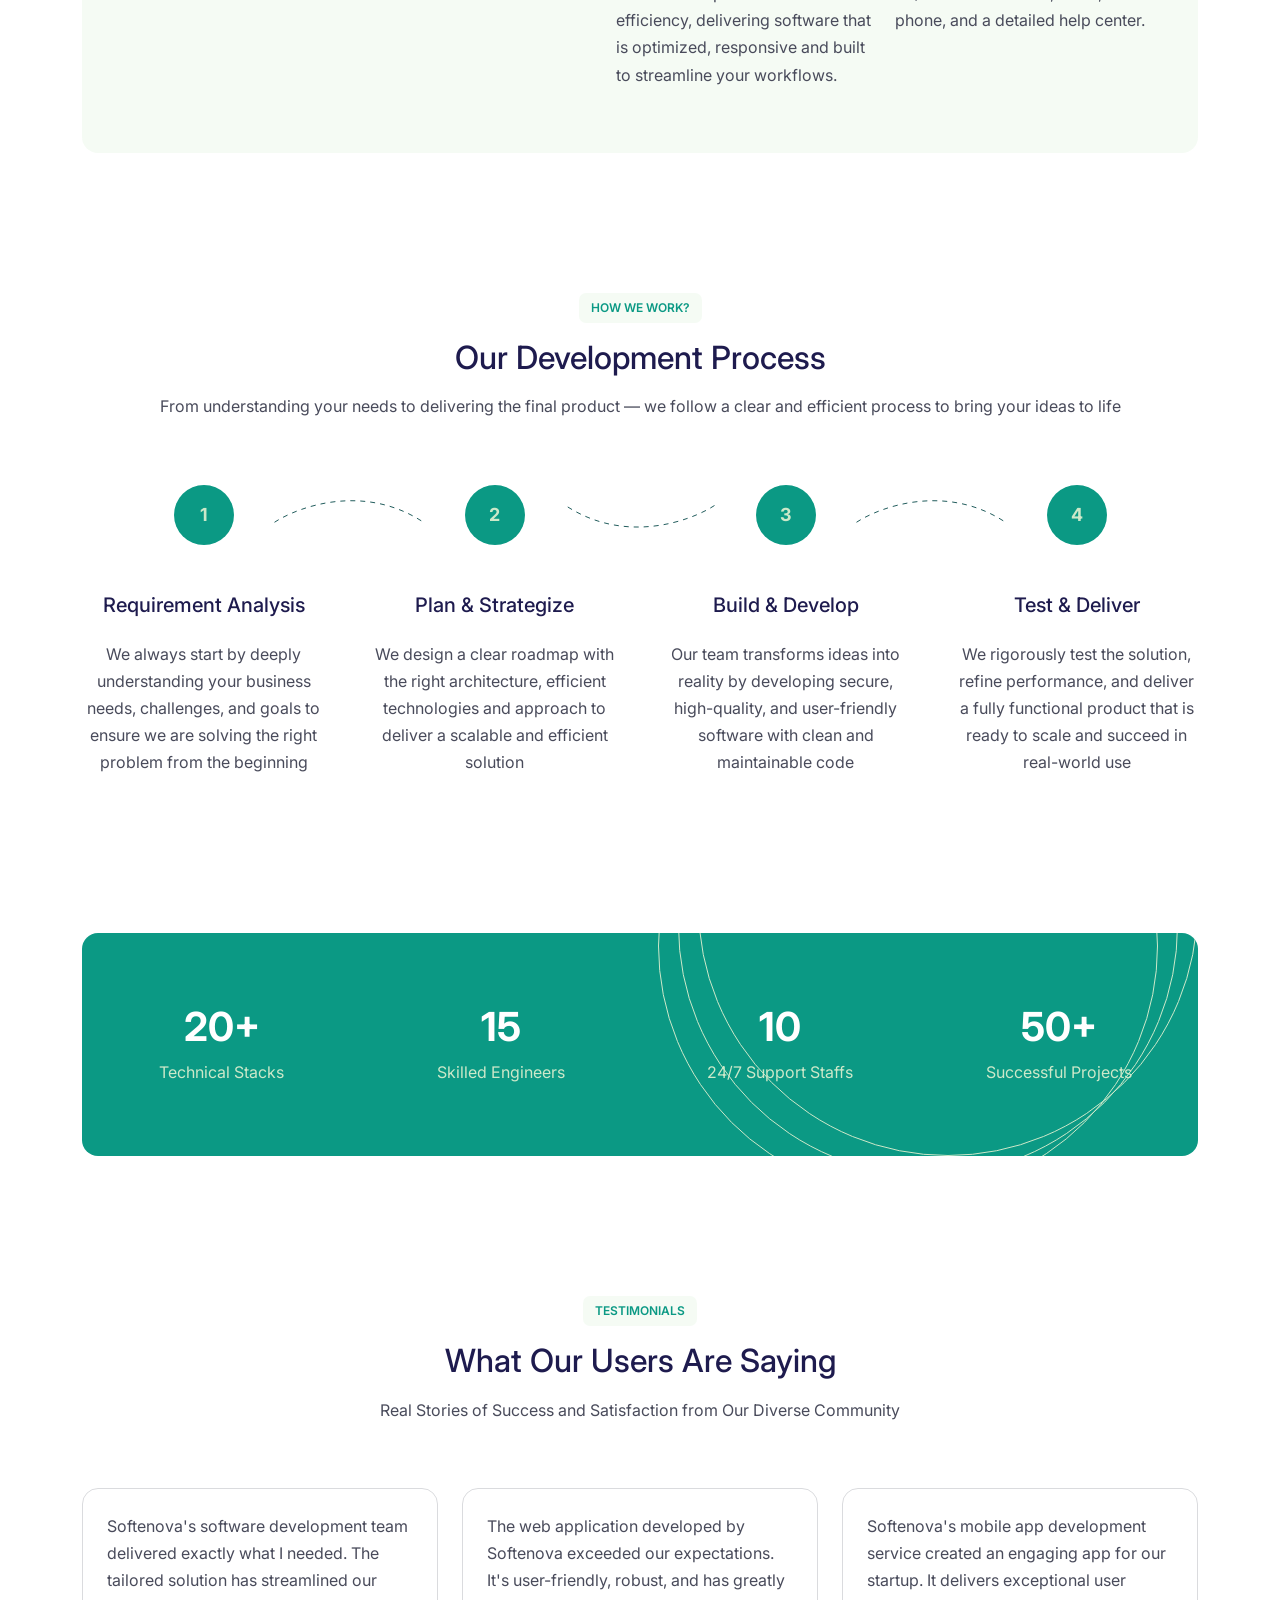
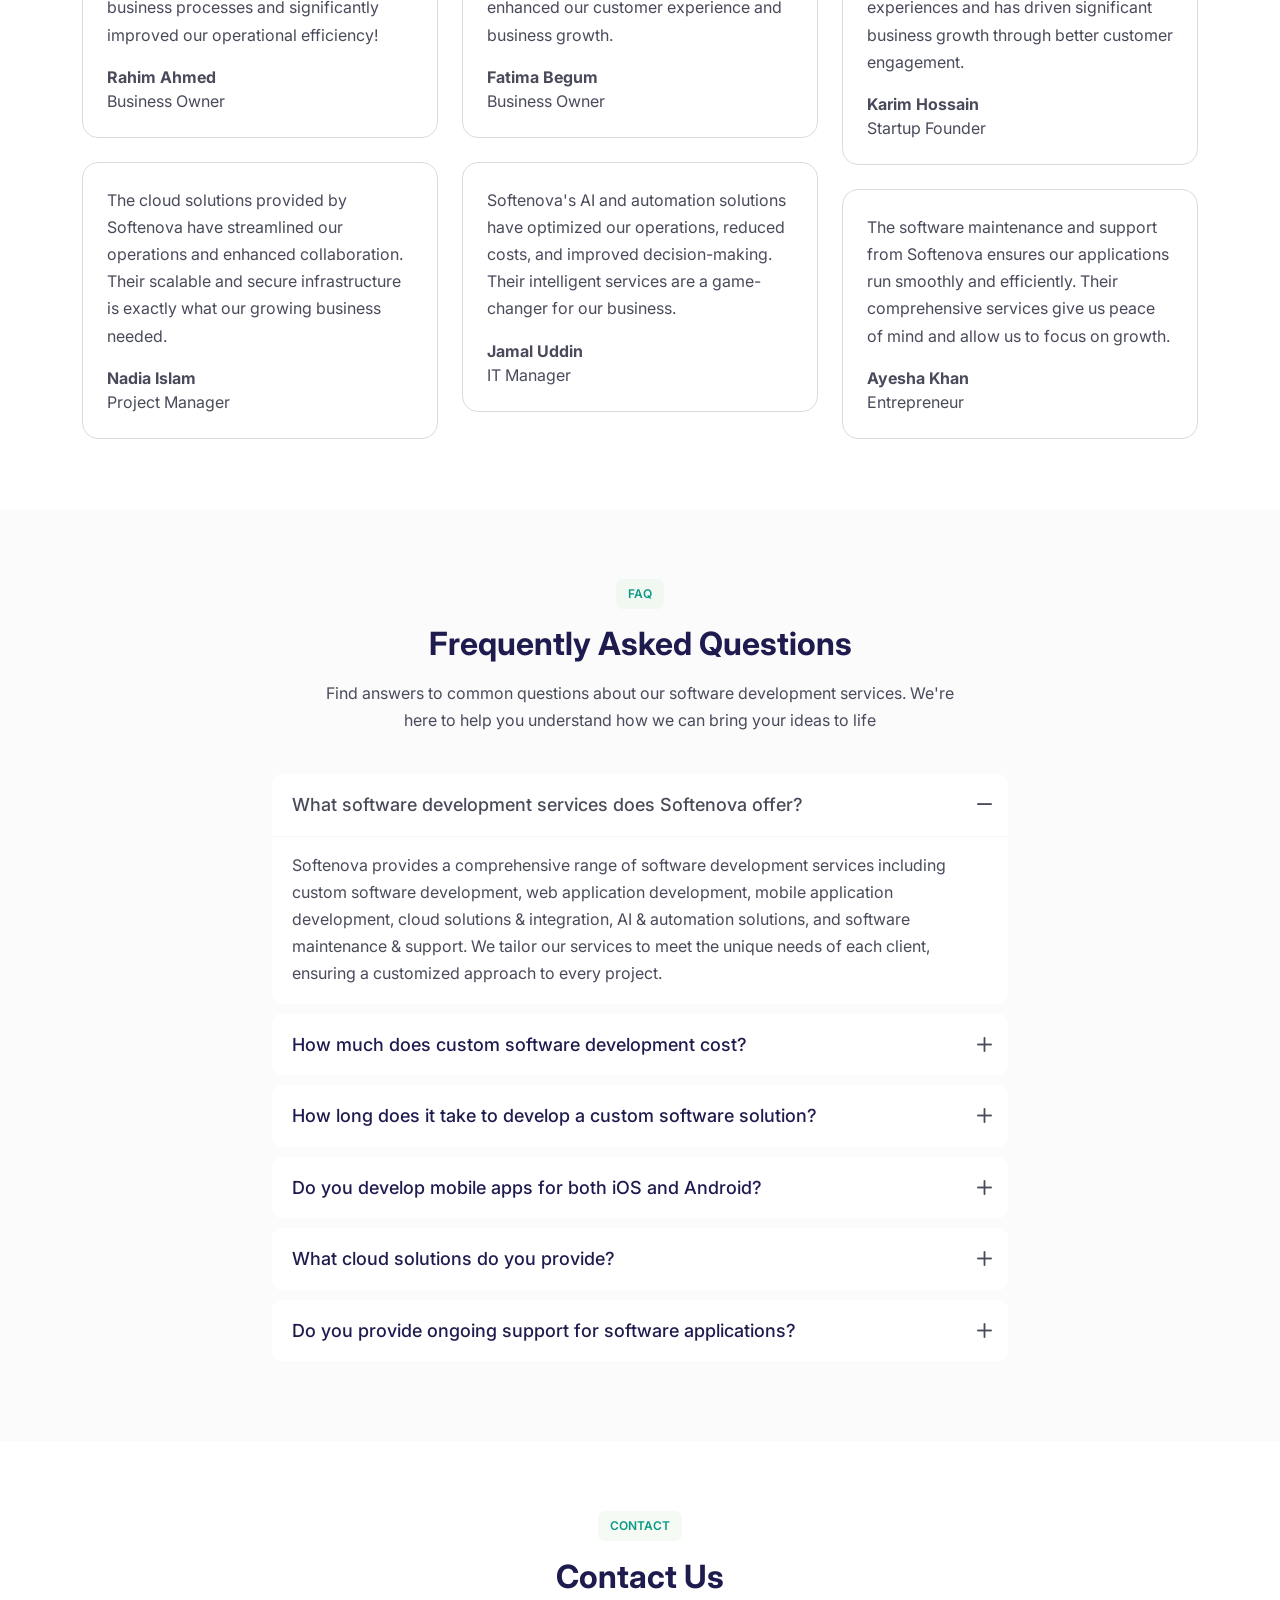
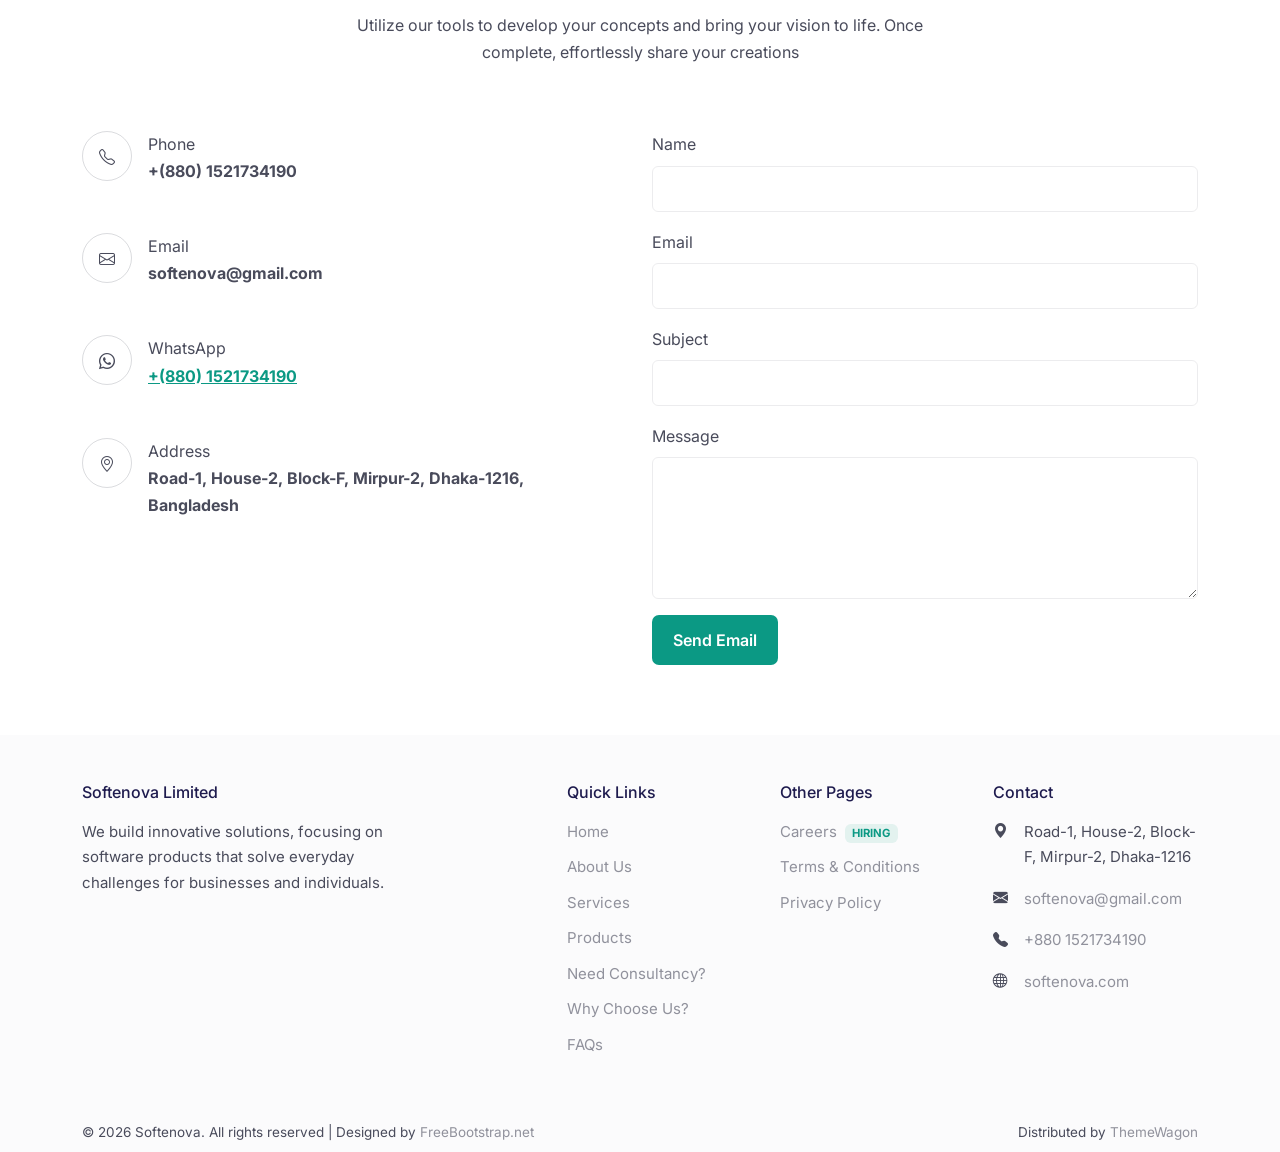
==== commit db505f9b: "Update" ====
--- a/index.html
+++ b/index.html
@@ -150,7 +150,7 @@
                           <path d="M7 7h10v10"></path>
                           <path d="M7 17 17 7"></path>
                         </svg></a></div>
-                    <div class="logos mb-2"><span class="logos-title text-uppercase mb-2 d-block">Trusted Globally by Thousand of Clients</span>
+                    <div class="logos mb-2" data-aos="fade-up" data-aos-delay="300"><span class="logos-title text-uppercase mb-2 d-block">Trusted Globally by Thousand of Clients</span>
                       <!-- <div class="logos-images d-flex gap-4 align-items-center"><img class="img-fluid js-img-to-inline-svg" src="assets/images/logo/actual-size/logo-air-bnb__black.svg" alt="Company 1" style="width: 110px;"><img class="img-fluid js-img-to-inline-svg" src="assets/images/logo/actual-size/logo-ibm__black.svg" alt="Company 2" style="width: 80px;"><img class="img-fluid js-img-to-inline-svg" src="assets/images/logo/actual-size/logo-google__black.svg" alt="Company 3" style="width: 110px;"></div> -->
                     </div>
                   </div>
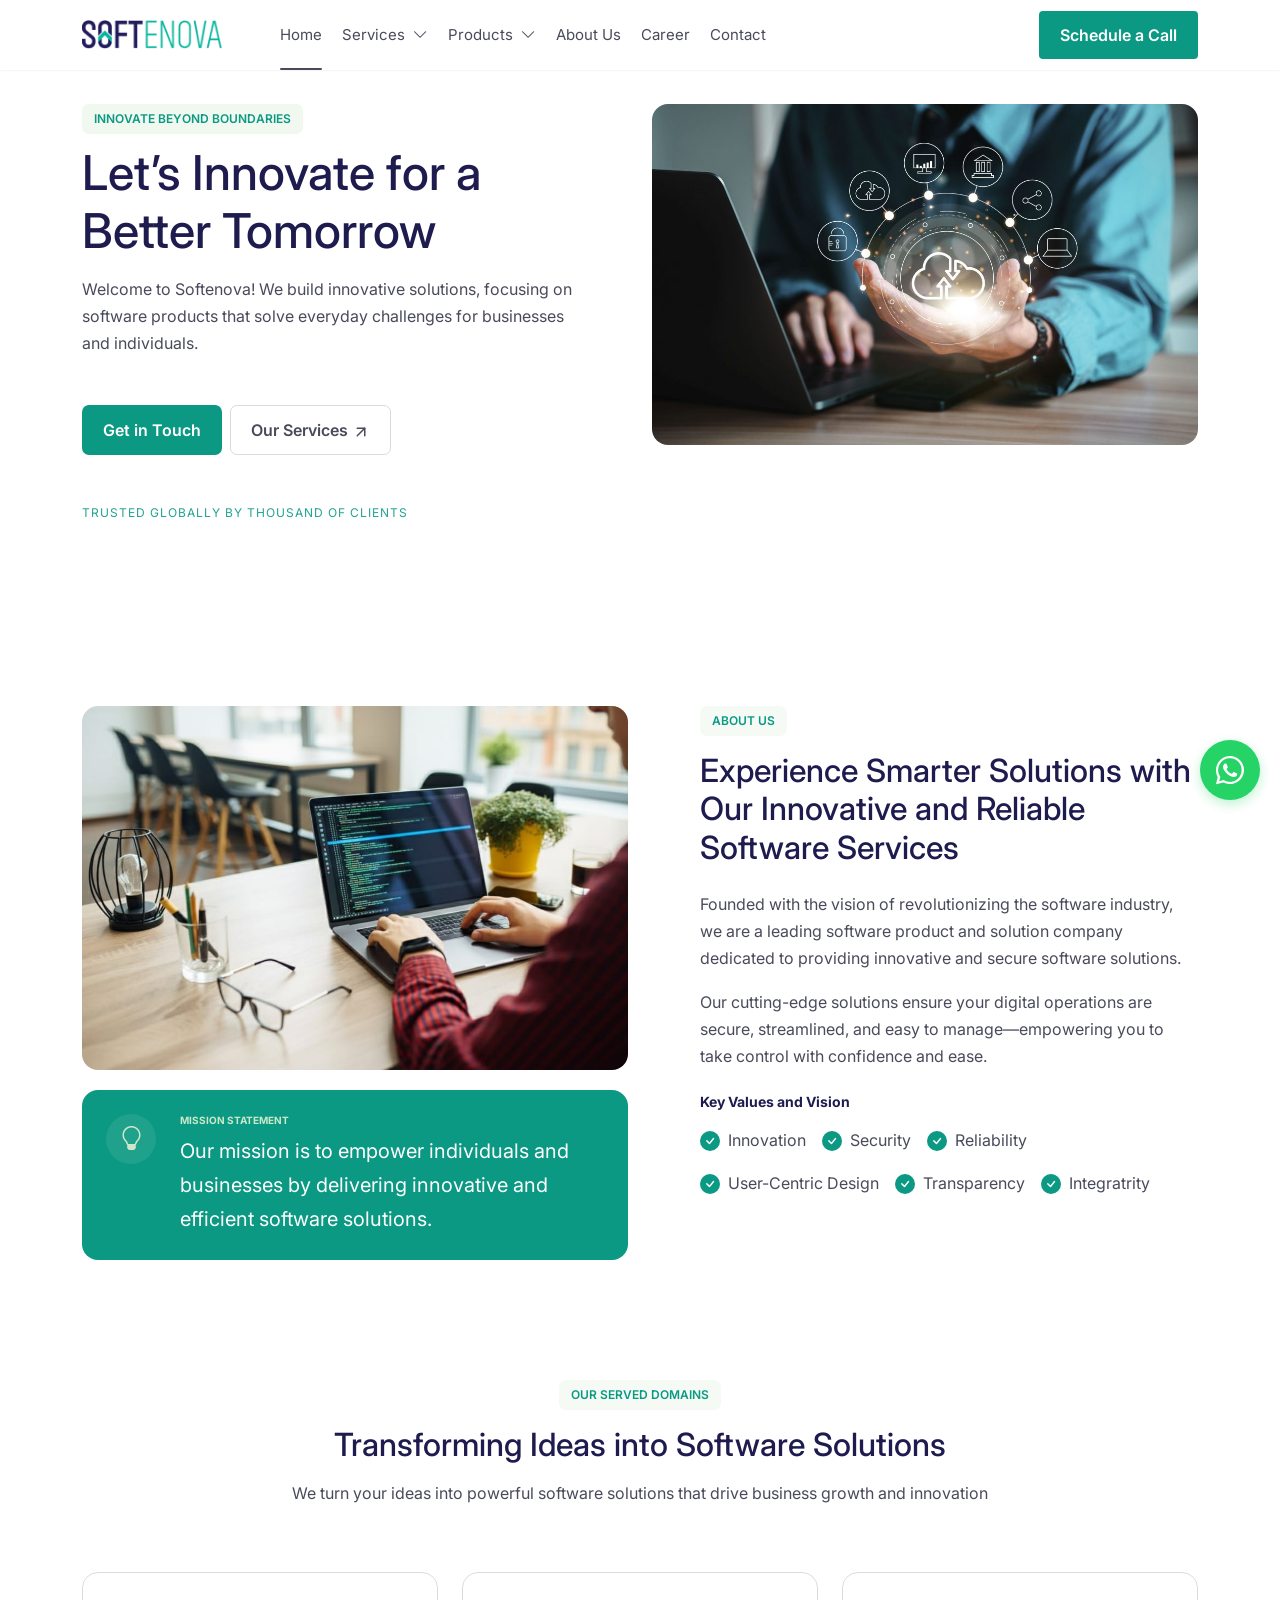
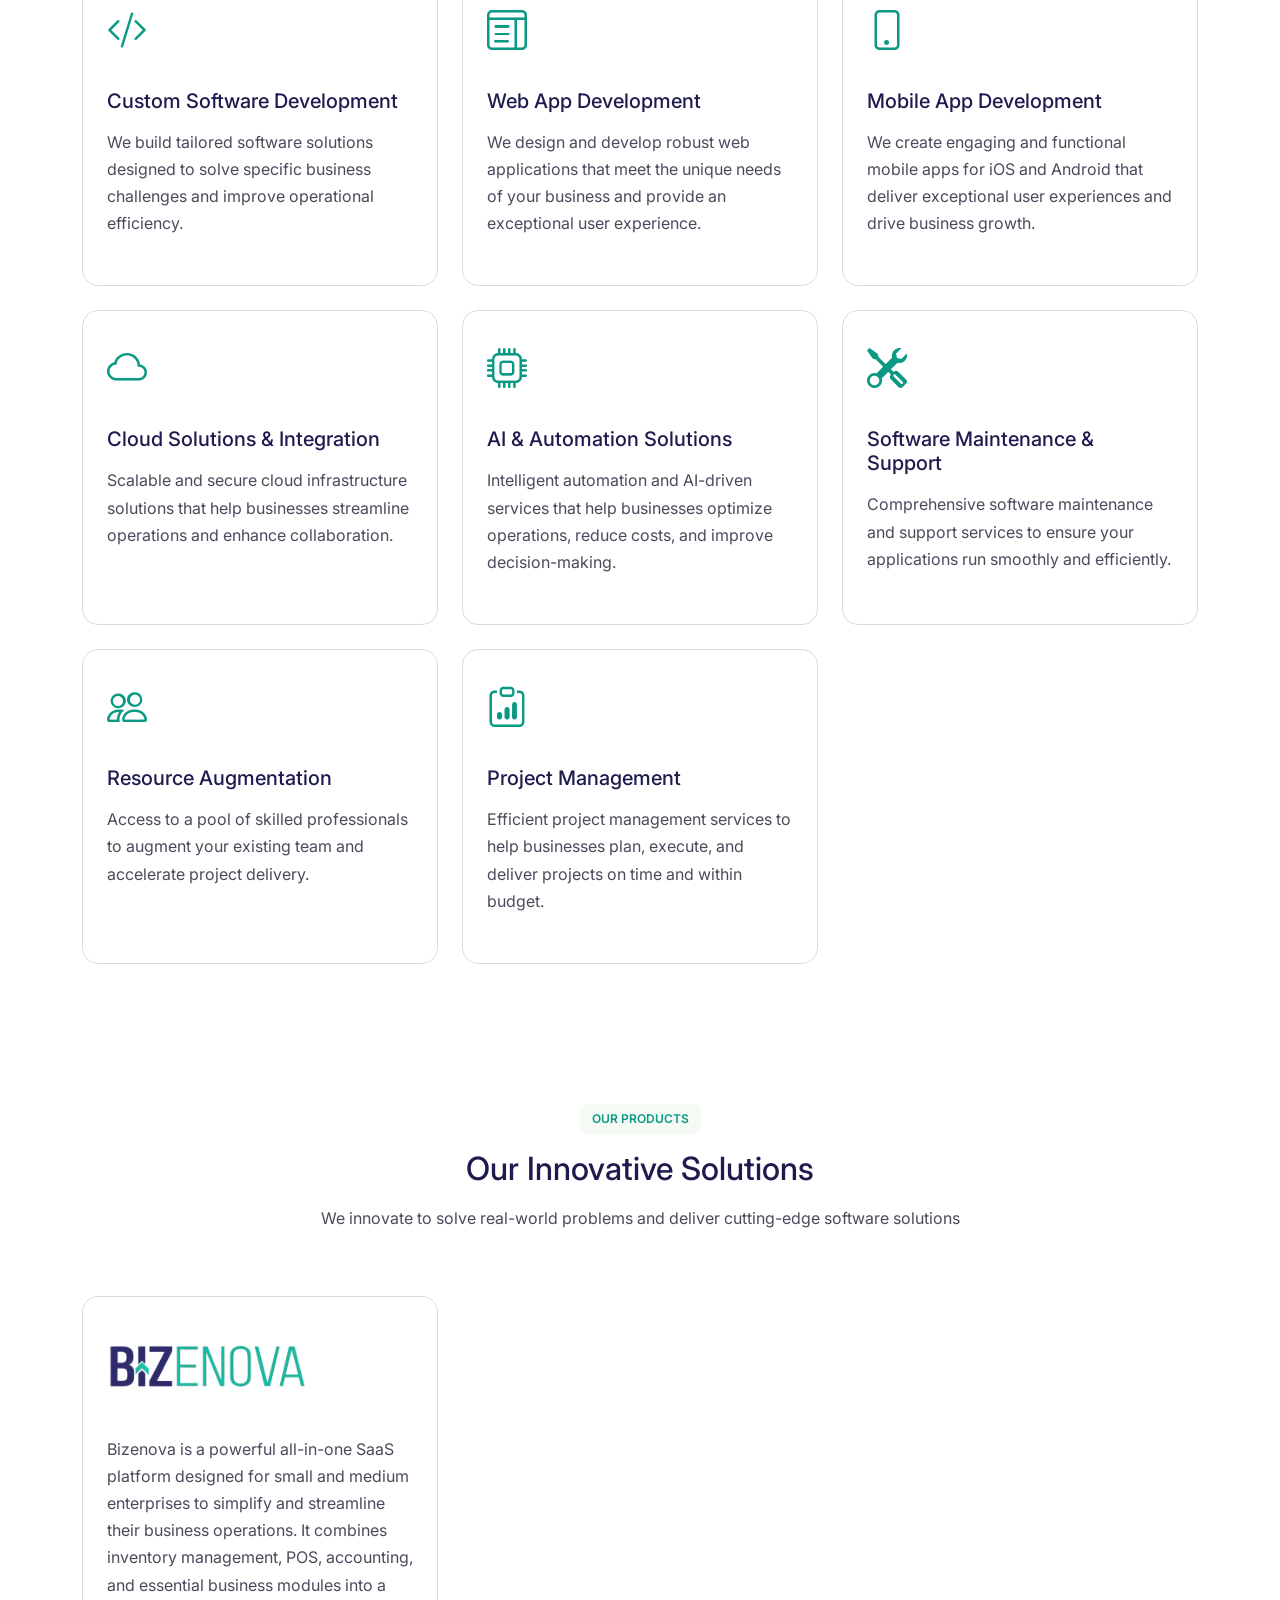
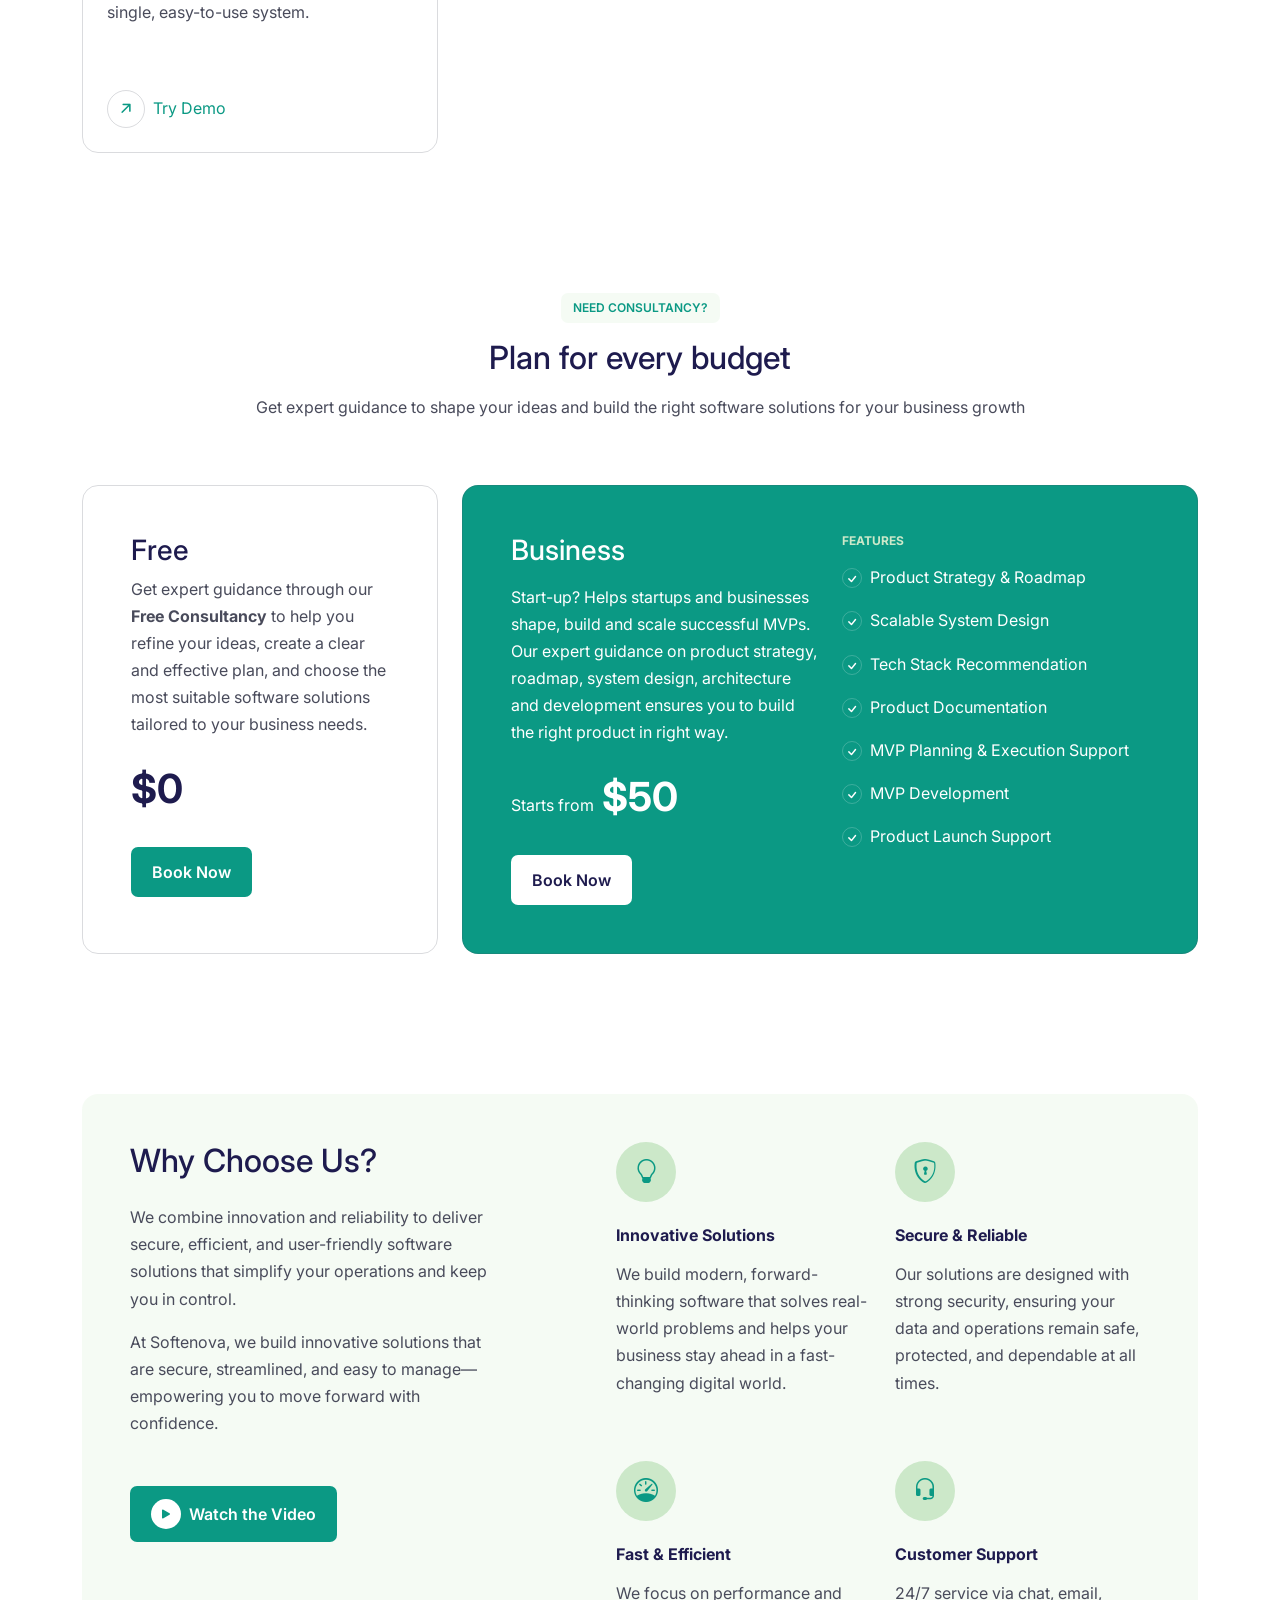
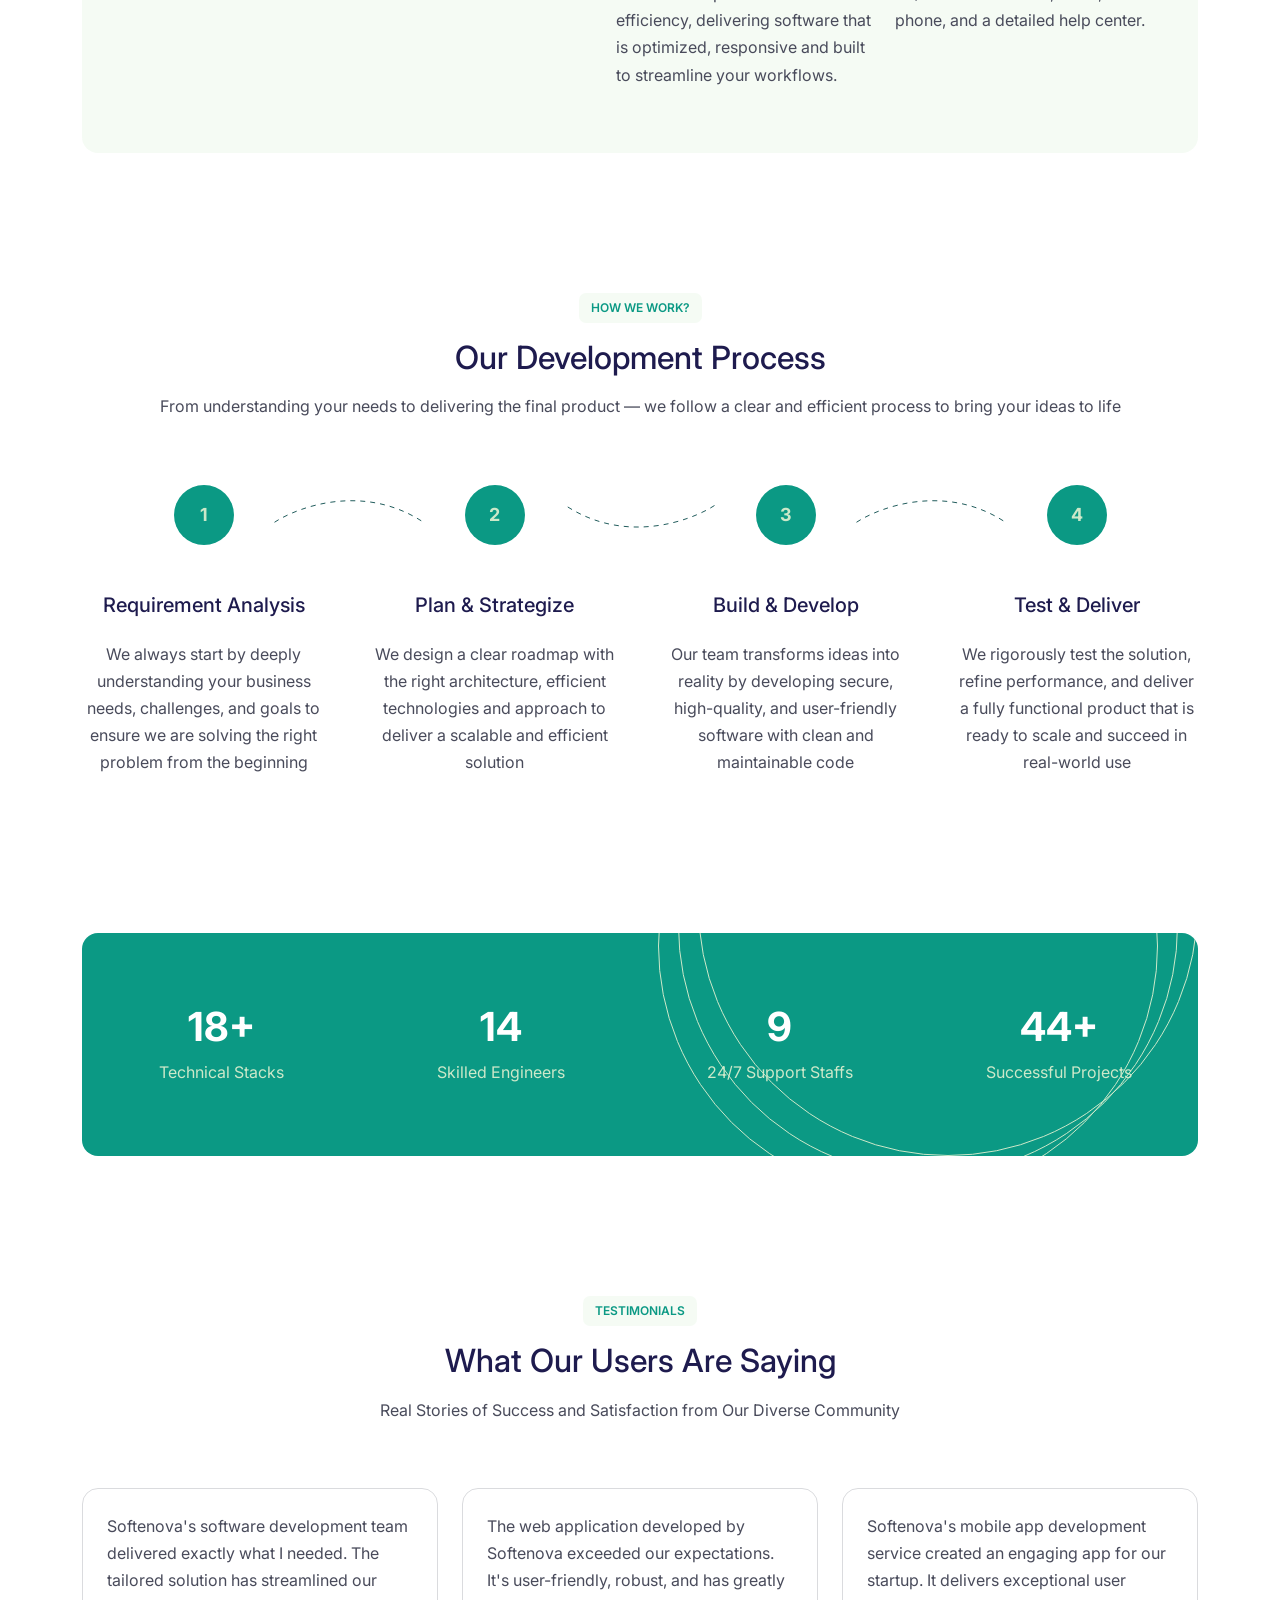
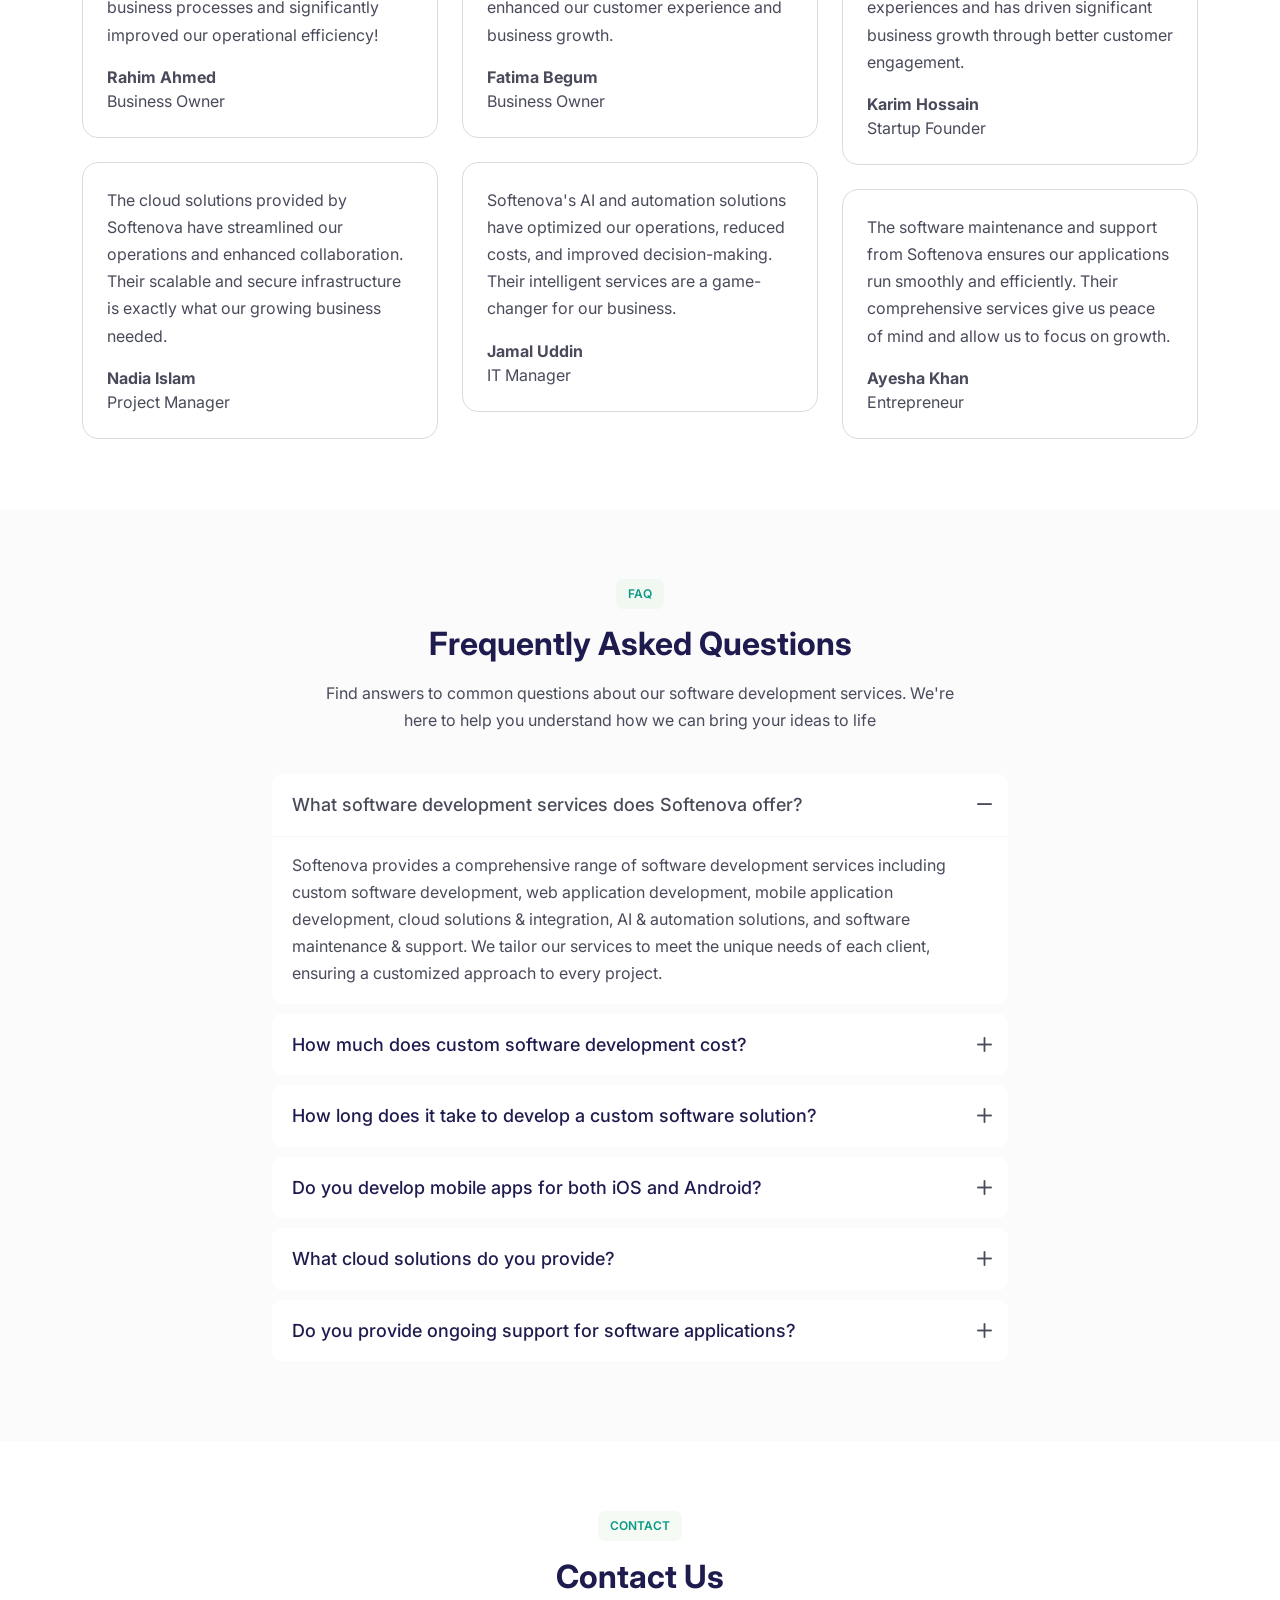
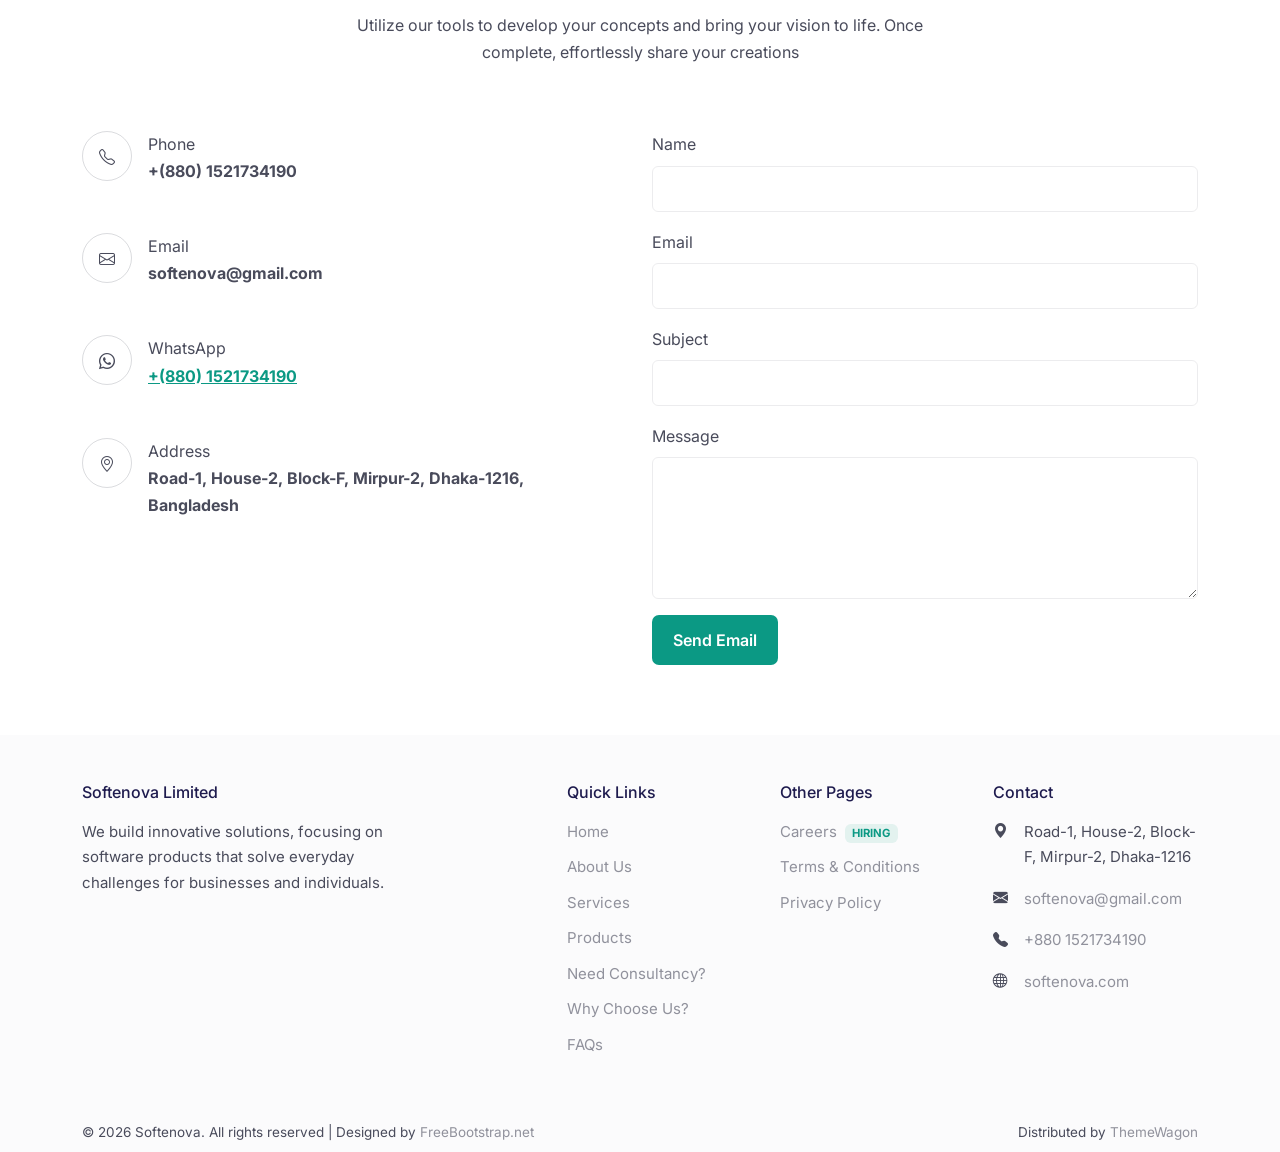
==== commit fc5fa9c4: "Remove unnecessary images and update nav link" ====
--- a/index.html
+++ b/index.html
@@ -103,7 +103,7 @@
                 </li>
                 <li class="nav-item dropdown"><a class="nav-link dropdown-toggle" href="#products" data-bs-toggle="dropdown" aria-expanded="false">Products <i class="bi bi-chevron-down"></i></a>
                   <ul class="dropdown-menu">
-                    <li><a class="nav-link scroll-link dropdown-item" href="#">Bizenova (Coming Soon)</a></li>
+                    <li><a class="nav-link scroll-link dropdown-item" href="#products">Bizenova (Coming Soon)</a></li>
                   </ul>
                 </li>
                 <li class="nav-item"><a class="nav-link scroll-link" href="#about">About Us</a></li>
